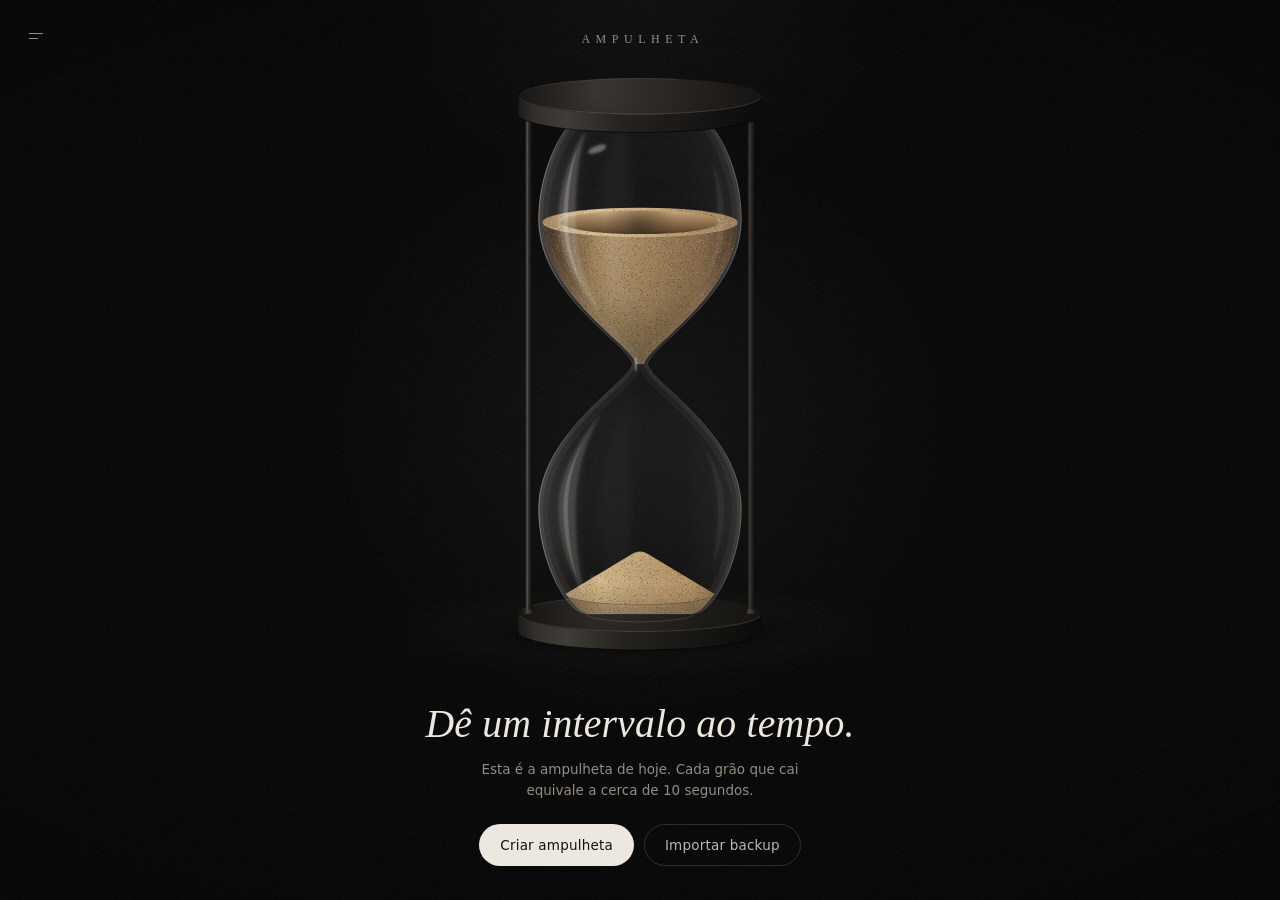
==== index.html @ 06abca96 "Initial commit" ====
<!doctype html>
<html lang="pt-BR">
<head>
  <meta charset="utf-8">
  <meta name="viewport" content="width=device-width, initial-scale=1, viewport-fit=cover">
  <title>Ampulheta</title>
  <meta name="description" content="Ampulhetas que tornam visível a passagem do tempo. Cada grão é uma fração real do intervalo.">
  <meta name="theme-color" content="#0a0a0b">
  <meta name="color-scheme" content="dark">
  <meta name="referrer" content="no-referrer">
  <meta name="apple-mobile-web-app-capable" content="yes">
  <meta name="mobile-web-app-capable" content="yes">
  <meta name="apple-mobile-web-app-status-bar-style" content="black-translucent">
  <meta name="apple-mobile-web-app-title" content="Ampulheta">
  <link rel="icon" href="assets/icons/favicon.svg" type="image/svg+xml">
  <link rel="icon" href="assets/icons/favicon-32.png" sizes="32x32" type="image/png">
  <link rel="apple-touch-icon" href="assets/icons/apple-touch-icon.png">
  <link rel="manifest" href="manifest.webmanifest">
  <link rel="stylesheet" href="css/base.css">
  <link rel="stylesheet" href="css/layout.css">
  <link rel="stylesheet" href="css/components.css">
  <link rel="stylesheet" href="css/hourglass.css">
  <link rel="stylesheet" href="css/responsive.css">
</head>
<body class="is-booting">

  <!-- Ícones (sprite local, sem CDN) -->
  <svg class="sprite" aria-hidden="true" focusable="false" xmlns="http://www.w3.org/2000/svg">
    <defs>
      <symbol id="i-menu" viewBox="0 0 24 24"><path d="M4 9h16M4 15h10"/></symbol>
      <symbol id="i-info" viewBox="0 0 24 24"><circle cx="12" cy="12" r="8.5"/><path d="M12 11v5.2M12 7.9v.1"/></symbol>
      <symbol id="i-focus" viewBox="0 0 24 24"><path d="M4.5 9V4.5H9M19.5 9V4.5H15M4.5 15v4.5H9M19.5 15v4.5H15"/></symbol>
      <symbol id="i-focus-exit" viewBox="0 0 24 24"><path d="M9 4.5V9H4.5M15 4.5V9h4.5M9 19.5V15H4.5M15 19.5V15h4.5"/></symbol>
      <symbol id="i-close" viewBox="0 0 24 24"><path d="M6.5 6.5l11 11M17.5 6.5l-11 11"/></symbol>
      <symbol id="i-prev" viewBox="0 0 24 24"><path d="M14.5 5.5L8 12l6.5 6.5"/></symbol>
      <symbol id="i-next" viewBox="0 0 24 24"><path d="M9.5 5.5L16 12l-6.5 6.5"/></symbol>
      <symbol id="i-plus" viewBox="0 0 24 24"><path d="M12 5.5v13M5.5 12h13"/></symbol>
      <symbol id="i-edit" viewBox="0 0 24 24"><path d="M5 19h3.4L18.6 8.8 15.2 5.4 5 15.6V19zM13.4 7.2l3.4 3.4"/></symbol>
      <symbol id="i-copy" viewBox="0 0 24 24"><rect x="8.5" y="8.5" width="10.5" height="10.5" rx="1.5"/><path d="M5.5 15.5V7A1.5 1.5 0 0 1 7 5.5h8.5"/></symbol>
      <symbol id="i-restart" viewBox="0 0 24 24"><path d="M5.2 12.5a6.9 6.9 0 1 0 2-5.3"/><path d="M5.5 4.5v4h4"/></symbol>
      <symbol id="i-archive" viewBox="0 0 24 24"><rect x="4" y="5" width="16" height="4" rx="1"/><path d="M5.5 9v9.5A1.5 1.5 0 0 0 7 20h10a1.5 1.5 0 0 0 1.5-1.5V9M10 13h4"/></symbol>
      <symbol id="i-unarchive" viewBox="0 0 24 24"><rect x="4" y="5" width="16" height="4" rx="1"/><path d="M5.5 9v9.5A1.5 1.5 0 0 0 7 20h10a1.5 1.5 0 0 0 1.5-1.5V9M12 17.5v-5M9.8 14.5L12 12.3l2.2 2.2"/></symbol>
      <symbol id="i-trash" viewBox="0 0 24 24"><path d="M5 7h14M10 7V5h4v2M7 7l.9 12.5h8.2L17 7M10.5 10.5v6M13.5 10.5v6"/></symbol>
      <symbol id="i-download" viewBox="0 0 24 24"><path d="M12 4.5v10.5M7.8 10.8L12 15l4.2-4.2M5 19.5h14"/></symbol>
      <symbol id="i-upload" viewBox="0 0 24 24"><path d="M12 15V4.5M7.8 8.7L12 4.5l4.2 4.2M5 19.5h14"/></symbol>
      <symbol id="i-settings" viewBox="0 0 24 24"><path d="M4 8h9M17 8h3M4 16h3M11 16h9"/><circle cx="15" cy="8" r="2"/><circle cx="9" cy="16" r="2"/></symbol>
      <symbol id="i-help" viewBox="0 0 24 24"><circle cx="12" cy="12" r="8.5"/><path d="M9.8 9.7a2.3 2.3 0 1 1 3.2 2.1c-.7.3-1 .9-1 1.6v.4M12 16.4v.1"/></symbol>
      <symbol id="i-hourglass" viewBox="0 0 24 24"><path d="M7 3.5h10M7 20.5h10M8 3.5c0 4.5 4 6 4 8.5s-4 4-4 8.5M16 3.5c0 4.5-4 6-4 8.5s4 4 4 8.5"/></symbol>
    </defs>
  </svg>

  <div class="app" id="app">
    <main class="stage" id="stage">
      <h1 class="visually-hidden">Ampulheta</h1>
      <div class="stage__light" aria-hidden="true"></div>
      <div class="stage__glass" id="glass-wrap">
        <canvas id="hourglass" class="hourglass-canvas" role="img" aria-label="Ampulheta"></canvas>
      </div>
      <div class="stage__grain" aria-hidden="true"></div>

      <!-- Controles superiores -->
      <header class="chrome chrome--top">
        <button class="icon-btn" id="btn-menu" type="button" aria-label="Abrir menu" title="Menu (M)" aria-haspopup="dialog" aria-controls="menu-panel">
          <svg class="icon" aria-hidden="true"><use href="#i-menu"/></svg>
        </button>
        <span class="chrome__spacer"></span>
        <button class="icon-btn" id="btn-info" type="button" aria-label="Detalhes da ampulheta" title="Detalhes (I)" aria-haspopup="dialog" aria-controls="info-panel">
          <svg class="icon" aria-hidden="true"><use href="#i-info"/></svg>
        </button>
        <button class="icon-btn" id="btn-contemplate" type="button" aria-label="Modo contemplação" title="Modo contemplação (C)" aria-pressed="false">
          <svg class="icon" aria-hidden="true"><use href="#i-focus"/></svg>
        </button>
      </header>

      <!-- Navegação lateral -->
      <button class="nav-arrow nav-arrow--prev" id="btn-prev" type="button" aria-label="Ampulheta anterior" title="Anterior (←)">
        <svg class="icon" aria-hidden="true"><use href="#i-prev"/></svg>
      </button>
      <button class="nav-arrow nav-arrow--next" id="btn-next" type="button" aria-label="Próxima ampulheta" title="Próxima (→)">
        <svg class="icon" aria-hidden="true"><use href="#i-next"/></svg>
      </button>

      <!-- Legenda -->
      <footer class="caption" id="caption">
        <button class="caption__name" id="caption-name" type="button" aria-haspopup="dialog" aria-controls="info-panel"></button>
        <p class="caption__status" id="caption-status"></p>
        <nav class="pager" id="pager" aria-label="Ampulhetas"></nav>
      </footer>

      <!-- Primeiro uso -->
      <section class="intro" id="intro" aria-labelledby="intro-title" hidden>
        <p class="wordmark intro__wordmark">Ampulheta</p>
        <div class="intro__body">
          <h2 class="intro__title" id="intro-title">Dê um intervalo ao tempo.</h2>
          <p class="intro__text" id="intro-text">Esta é a ampulheta de hoje.</p>
          <div class="intro__actions">
            <button class="btn btn--primary" id="intro-create" type="button">Criar ampulheta</button>
            <button class="btn btn--quiet" id="intro-import" type="button">Importar backup</button>
          </div>
        </div>
      </section>
    </main>
  </div>

  <!-- ============================================================ -->
  <!-- Menu                                                          -->
  <!-- ============================================================ -->
  <dialog class="drawer drawer--left" id="menu-panel" aria-labelledby="menu-title">
    <div class="drawer__inner">
      <header class="drawer__head">
        <p class="wordmark" id="menu-title">Ampulheta</p>
        <button class="icon-btn icon-btn--small" type="button" data-close aria-label="Fechar menu">
          <svg class="icon" aria-hidden="true"><use href="#i-close"/></svg>
        </button>
      </header>
      <p class="drawer__lede">O tempo não precisa parecer que está passando para estar passando.</p>

      <button class="btn btn--primary btn--block" id="menu-new" type="button">
        <svg class="icon" aria-hidden="true"><use href="#i-plus"/></svg>
        <span>Nova ampulheta</span>
      </button>

      <section class="menu-section" aria-labelledby="menu-list-title">
        <h2 class="overline" id="menu-list-title">Ampulhetas</h2>
        <ul class="hg-list" id="menu-list"></ul>
        <p class="empty-note" id="menu-empty" hidden>Nenhuma ampulheta ainda.</p>
      </section>

      <details class="menu-section menu-section--archived" id="menu-archived-wrap" hidden>
        <summary class="overline">Arquivadas <span class="count" id="menu-archived-count"></span></summary>
        <ul class="hg-list" id="menu-archived"></ul>
      </details>

      <nav class="menu-links" aria-label="Dados e ajuda">
        <button class="menu-link" id="menu-export" type="button">
          <svg class="icon" aria-hidden="true"><use href="#i-download"/></svg><span>Exportar dados</span>
        </button>
        <button class="menu-link" id="menu-import" type="button">
          <svg class="icon" aria-hidden="true"><use href="#i-upload"/></svg><span>Importar dados</span>
        </button>
        <button class="menu-link" id="menu-settings" type="button">
          <svg class="icon" aria-hidden="true"><use href="#i-settings"/></svg><span>Configurações</span>
        </button>
        <button class="menu-link" id="menu-help" type="button">
          <svg class="icon" aria-hidden="true"><use href="#i-help"/></svg><span>Sobre e ajuda</span>
        </button>
      </nav>

      <p class="drawer__foot">Seus dados ficam apenas neste navegador.</p>
    </div>
  </dialog>

  <!-- ============================================================ -->
  <!-- Detalhes                                                      -->
  <!-- ============================================================ -->
  <dialog class="drawer drawer--right" id="info-panel" aria-labelledby="info-title">
    <div class="drawer__inner">
      <header class="drawer__head">
        <p class="overline">Detalhes</p>
        <button class="icon-btn icon-btn--small" type="button" data-close aria-label="Fechar detalhes">
          <svg class="icon" aria-hidden="true"><use href="#i-close"/></svg>
        </button>
      </header>

      <h2 class="info__title" id="info-title"></h2>
      <p class="info__status" id="info-status"></p>
      <div class="info__bar" aria-hidden="true"><span class="info__bar-fill" id="info-bar"></span></div>

      <p class="info__grain" id="info-grain"></p>

      <dl class="info__list">
        <div class="info__row"><dt>Início</dt><dd id="info-start"></dd></div>
        <div class="info__row"><dt>Término</dt><dd id="info-end"></dd></div>
        <div class="info__row"><dt>Duração total</dt><dd id="info-duration"></dd></div>
        <div class="info__row info__row--gap"><dt>Tempo decorrido</dt><dd id="info-elapsed"></dd></div>
        <div class="info__row"><dt>Tempo restante</dt><dd id="info-remaining"></dd></div>
        <div class="info__row info__row--gap"><dt>Transcorrido</dt><dd class="num" id="info-pct"></dd></div>
        <div class="info__row"><dt>Restante</dt><dd class="num" id="info-pct-rest"></dd></div>
        <div class="info__row info__row--gap"><dt>Grãos lógicos</dt><dd class="num" id="info-grains"></dd></div>
        <div class="info__row"><dt>Já caíram</dt><dd class="num" id="info-fallen"></dd></div>
        <div class="info__row"><dt>Restam</dt><dd class="num" id="info-left"></dd></div>
        <div class="info__row"><dt>Cada grão</dt><dd id="info-grain-value"></dd></div>
        <div class="info__row"><dt>Próximo grão</dt><dd id="info-next"></dd></div>
      </dl>
      <p class="info__tz" id="info-tz"></p>

      <div class="info__actions">
        <button class="action" id="act-edit" type="button"><svg class="icon" aria-hidden="true"><use href="#i-edit"/></svg><span>Editar</span></button>
        <button class="action" id="act-duplicate" type="button"><svg class="icon" aria-hidden="true"><use href="#i-copy"/></svg><span>Duplicar</span></button>
        <button class="action" id="act-restart" type="button" title="Cria uma cópia com a mesma duração, começando agora"><svg class="icon" aria-hidden="true"><use href="#i-restart"/></svg><span>Reiniciar</span></button>
        <button class="action" id="act-archive" type="button"><svg class="icon" aria-hidden="true"><use href="#i-archive"/></svg><span>Arquivar</span></button>
        <button class="action action--danger" id="act-delete" type="button"><svg class="icon" aria-hidden="true"><use href="#i-trash"/></svg><span>Excluir</span></button>
      </div>
    </div>
  </dialog>

  <!-- ============================================================ -->
  <!-- Criar / editar                                                -->
  <!-- ============================================================ -->
  <dialog class="modal" id="form-dialog" aria-labelledby="form-title">
    <form class="modal__inner" id="hg-form" novalidate autocomplete="off">
      <header class="modal__head">
        <h2 class="modal__title" id="form-title">Nova ampulheta</h2>
        <button class="icon-btn icon-btn--small" type="button" data-close aria-label="Fechar">
          <svg class="icon" aria-hidden="true"><use href="#i-close"/></svg>
        </button>
      </header>

      <div class="field">
        <label class="field__label" for="f-name">Nome</label>
        <input class="input input--large" id="f-name" name="name" type="text" maxlength="80" required placeholder="Ex.: Minha vida, Faculdade, Hoje" spellcheck="false">
      </div>

      <div class="segmented" role="radiogroup" aria-label="Como definir o intervalo">
        <label class="segmented__option">
          <input type="radio" name="mode" value="dates" checked>
          <span>Entre duas datas</span>
        </label>
        <label class="segmented__option">
          <input type="radio" name="mode" value="duration">
          <span>Por uma duração</span>
        </label>
      </div>

      <div class="pane" id="pane-dates">
        <fieldset class="dt">
          <legend class="field__label">Início</legend>
          <div class="dt__row">
            <input class="input" id="f-start-date" type="date" aria-label="Data de início" min="0001-01-01" max="9999-12-31">
            <input class="input input--time" id="f-start-time" type="time" aria-label="Hora de início (opcional)">
            <button class="link-btn" id="f-start-now" type="button">agora</button>
          </div>
        </fieldset>
        <fieldset class="dt">
          <legend class="field__label">Término</legend>
          <div class="dt__row">
            <input class="input" id="f-end-date" type="date" aria-label="Data de término" min="0001-01-01" max="9999-12-31">
            <input class="input input--time" id="f-end-time" type="time" aria-label="Hora de término (opcional)">
          </div>
        </fieldset>
        <p class="hint">A hora é opcional; sem ela, considera-se 00:00. O início pode estar no passado.</p>
      </div>

      <div class="pane" id="pane-duration" hidden>
        <div class="chips" role="group" aria-label="Durações rápidas" id="f-presets">
          <button class="chip" type="button" data-preset="seconds:30">30 s</button>
          <button class="chip" type="button" data-preset="minutes:10">10 min</button>
          <button class="chip" type="button" data-preset="hours:1">1 h</button>
          <button class="chip" type="button" data-preset="days:1">1 dia</button>
          <button class="chip" type="button" data-preset="days:7">1 semana</button>
          <button class="chip" type="button" data-preset="months:1">1 mês</button>
          <button class="chip" type="button" data-preset="years:1">1 ano</button>
          <button class="chip" type="button" data-preset="years:10">10 anos</button>
        </div>
        <div class="duration-grid">
          <label class="dur"><input class="input input--num" type="number" inputmode="numeric" min="0" max="9999" step="1" id="f-d-years" placeholder="0"><span>anos</span></label>
          <label class="dur"><input class="input input--num" type="number" inputmode="numeric" min="0" max="120000" step="1" id="f-d-months" placeholder="0"><span>meses</span></label>
          <label class="dur"><input class="input input--num" type="number" inputmode="numeric" min="0" max="3660000" step="1" id="f-d-days" placeholder="0"><span>dias</span></label>
          <label class="dur"><input class="input input--num" type="number" inputmode="numeric" min="0" max="87600000" step="1" id="f-d-hours" placeholder="0"><span>horas</span></label>
          <label class="dur"><input class="input input--num" type="number" inputmode="numeric" min="0" max="999999999" step="1" id="f-d-minutes" placeholder="0"><span>minutos</span></label>
          <label class="dur"><input class="input input--num" type="number" inputmode="numeric" min="0" max="999999999" step="1" id="f-d-seconds" placeholder="0"><span>segundos</span></label>
        </div>
        <fieldset class="start-choice">
          <legend class="field__label">Começo</legend>
          <label class="radio"><input type="radio" name="startMode" value="now" checked><span>Agora</span></label>
          <label class="radio"><input type="radio" name="startMode" value="custom"><span>Em outra data</span></label>
          <div class="dt__row" id="f-dstart-row" hidden>
            <input class="input" id="f-dstart-date" type="date" aria-label="Data de início" min="0001-01-01" max="9999-12-31">
            <input class="input input--time" id="f-dstart-time" type="time" aria-label="Hora de início (opcional)">
          </div>
        </fieldset>
      </div>

      <fieldset class="tones">
        <legend class="field__label">Areia</legend>
        <div class="tones__list" id="f-tones"></div>
      </fieldset>

      <p class="form-preview" id="f-preview" aria-live="polite"></p>
      <p class="form-error" id="f-error" role="alert"></p>

      <footer class="modal__foot">
        <button class="btn btn--quiet" type="button" data-close>Cancelar</button>
        <button class="btn btn--primary" type="submit" id="f-submit">Criar</button>
      </footer>
    </form>
  </dialog>

  <!-- ============================================================ -->
  <!-- Confirmação                                                   -->
  <!-- ============================================================ -->
  <dialog class="modal modal--small" id="confirm-dialog" aria-labelledby="confirm-title" aria-describedby="confirm-text">
    <div class="modal__inner">
      <h2 class="modal__title" id="confirm-title"></h2>
      <p class="modal__text" id="confirm-text"></p>
      <footer class="modal__foot">
        <button class="btn btn--quiet" type="button" id="confirm-cancel">Cancelar</button>
        <button class="btn btn--primary" type="button" id="confirm-ok">Confirmar</button>
      </footer>
    </div>
  </dialog>

  <!-- ============================================================ -->
  <!-- Importar                                                      -->
  <!-- ============================================================ -->
  <dialog class="modal" id="import-dialog" aria-labelledby="import-title">
    <div class="modal__inner">
      <header class="modal__head">
        <h2 class="modal__title" id="import-title">Importar dados</h2>
        <button class="icon-btn icon-btn--small" type="button" data-close aria-label="Fechar">
          <svg class="icon" aria-hidden="true"><use href="#i-close"/></svg>
        </button>
      </header>
      <p class="modal__text">Escolha um arquivo <code>.json</code> exportado pela Ampulheta. Ele é lido apenas neste navegador.</p>
      <label class="dropzone" id="import-drop" for="import-file">
        <input class="visually-hidden" type="file" id="import-file" accept=".json,application/json">
        <svg class="icon" aria-hidden="true"><use href="#i-upload"/></svg>
        <span class="dropzone__label" id="import-file-label">Escolher arquivo</span>
        <span class="dropzone__hint">ou arraste-o até aqui</span>
      </label>
      <div class="import-summary" id="import-summary" hidden>
        <p class="import-summary__text" id="import-summary-text"></p>
        <fieldset class="choice">
          <legend class="field__label">Como importar</legend>
          <label class="choice__option">
            <input type="radio" name="importMode" value="merge" checked>
            <span><strong>Mesclar</strong><small>Adiciona às ampulhetas atuais. Nada é apagado.</small></span>
          </label>
          <label class="choice__option">
            <input type="radio" name="importMode" value="replace">
            <span><strong>Substituir tudo</strong><small>Apaga as ampulhetas atuais e restaura as do arquivo, com as preferências.</small></span>
          </label>
        </fieldset>
      </div>
      <p class="form-error" id="import-error" role="alert"></p>
      <footer class="modal__foot">
        <button class="btn btn--quiet" type="button" data-close>Cancelar</button>
        <button class="btn btn--primary" type="button" id="import-confirm" disabled>Importar</button>
      </footer>
    </div>
  </dialog>

  <!-- ============================================================ -->
  <!-- Configurações                                                 -->
  <!-- ============================================================ -->
  <dialog class="modal" id="settings-dialog" aria-labelledby="settings-title">
    <div class="modal__inner">
      <header class="modal__head">
        <h2 class="modal__title" id="settings-title">Configurações</h2>
        <button class="icon-btn icon-btn--small" type="button" data-close aria-label="Fechar">
          <svg class="icon" aria-hidden="true"><use href="#i-close"/></svg>
        </button>
      </header>

      <div class="settings">
        <label class="setting">
          <span class="setting__text"><strong>Som dos grãos</strong><small>Um sopro de areia, muito discreto, quando um grão cai.</small></span>
          <input class="switch" type="checkbox" id="s-sound">
        </label>
        <label class="setting">
          <span class="setting__text"><strong>Tela cheia na contemplação</strong><small>Ocupa a tela inteira quando o navegador permite.</small></span>
          <input class="switch" type="checkbox" id="s-fullscreen">
        </label>
        <label class="setting">
          <span class="setting__text"><strong>Reduzir animações</strong><small id="s-motion-note">Os grãos deixam de cair visualmente; a areia continua exata.</small></span>
          <input class="switch" type="checkbox" id="s-motion">
        </label>
        <label class="setting">
          <span class="setting__text"><strong>Nome sob a ampulheta</strong><small>Exibe discretamente o nome da ampulheta atual.</small></span>
          <input class="switch" type="checkbox" id="s-label">
        </label>
      </div>

      <h3 class="overline settings__group">Dados</h3>
      <p class="modal__text" id="s-storage"></p>
      <div class="settings__data">
        <button class="btn btn--quiet" type="button" id="s-export">
          <svg class="icon" aria-hidden="true"><use href="#i-download"/></svg><span>Exportar</span>
        </button>
        <button class="btn btn--quiet" type="button" id="s-import">
          <svg class="icon" aria-hidden="true"><use href="#i-upload"/></svg><span>Importar</span>
        </button>
        <button class="btn btn--danger" type="button" id="s-clear">
          <svg class="icon" aria-hidden="true"><use href="#i-trash"/></svg><span>Apagar todos os dados</span>
        </button>
      </div>
    </div>
  </dialog>

  <!-- ============================================================ -->
  <!-- Sobre e ajuda                                                 -->
  <!-- ============================================================ -->
  <dialog class="modal modal--wide" id="help-dialog" aria-labelledby="help-title">
    <div class="modal__inner">
      <header class="modal__head">
        <h2 class="modal__title" id="help-title">Sobre a Ampulheta</h2>
        <button class="icon-btn icon-btn--small" type="button" data-close aria-label="Fechar">
          <svg class="icon" aria-hidden="true"><use href="#i-close"/></svg>
        </button>
      </header>

      <div class="prose">
        <p class="prose__lede">Uma ampulheta dá forma a um intervalo. A areia de cima é o que ainda falta; a de baixo, o que já passou.</p>

        <h3>O que é um grão</h3>
        <p>Cada ampulheta é dividida em uma quantidade fixa de grãos, escolhida pela duração: algumas centenas para intervalos de segundos, cerca de 50 mil para uma vida inteira. Todos os grãos valem o mesmo tempo — em <em>Detalhes</em> você vê quanto.</p>
        <p>Um grão só cai quando a sua fração de tempo termina. Em uma ampulheta de 10 segundos a areia escorre sem parar; em uma de 94 anos, cada grão representa cerca de 16 horas e a ampulheta pode passar a tarde inteira imóvel. Isso não é defeito: uma ampulheta longa deve parecer longa.</p>

        <h3>Como o tempo é calculado</h3>
        <p>A ampulheta não conta segundos. Ela guarda apenas o início e o término e, a cada momento, compara com o relógio do seu dispositivo:</p>
        <p class="prose__formula">progresso = (agora − início) ÷ (término − início)</p>
        <p>A quantidade de areia embaixo é sempre proporcional a esse valor. O início pode estar no passado — “desde que comecei a faculdade” — e a ampulheta já aparece parcialmente escoada.</p>

        <h3>Com o navegador fechado</h3>
        <p>Nada precisa ficar rodando. Ao voltar — uma hora ou três anos depois —, o estado é recalculado e a areia aparece exatamente onde deveria estar, sem reproduzir o que aconteceu na sua ausência.</p>

        <h3>Onde ficam os dados</h3>
        <p>Somente neste navegador, neste dispositivo (IndexedDB). Outros navegadores ou aparelhos não os veem. Limpar os dados de navegação apaga as ampulhetas — por isso, exporte um backup de vez em quando.</p>

        <h3>Exportar e importar</h3>
        <p><strong>Exportar</strong> gera um arquivo <code>.json</code> com todas as ampulhetas, arquivadas inclusive, e as preferências. <strong>Importar</strong> lê esse arquivo e o valida antes de qualquer alteração: <em>mesclar</em> adiciona ao que já existe sem apagar nada; <em>substituir</em> troca tudo pelo conteúdo do arquivo.</p>

        <h3>Privacidade</h3>
        <p>Sem contas, sem rastreamento, sem servidor. Nenhuma informação das suas ampulhetas sai deste dispositivo. Depois de carregada, a aplicação funciona também sem internet.</p>

        <h3>Atalhos</h3>
        <dl class="shortcuts">
          <div><dt><kbd>←</kbd> <kbd>→</kbd></dt><dd>Trocar de ampulheta</dd></div>
          <div><dt><kbd>C</kbd></dt><dd>Modo contemplação</dd></div>
          <div><dt><kbd>F</kbd></dt><dd>Tela cheia</dd></div>
          <div><dt><kbd>I</kbd></dt><dd>Detalhes</dd></div>
          <div><dt><kbd>M</kbd></dt><dd>Menu</dd></div>
          <div><dt><kbd>N</kbd></dt><dd>Nova ampulheta</dd></div>
          <div><dt><kbd>S</kbd></dt><dd>Som ligado/desligado</dd></div>
          <div><dt><kbd>?</kbd></dt><dd>Esta ajuda</dd></div>
          <div><dt><kbd>Esc</kbd></dt><dd>Fechar painel ou sair da contemplação</dd></div>
        </dl>
        <p class="prose__small">No celular, deslize para os lados para trocar de ampulheta. Na contemplação, toque na tela para ver os controles.</p>

        <p class="prose__sign">Desenvolvido por Filipe Santana · <span id="help-version"></span></p>
      </div>
    </div>
  </dialog>

  <div class="toasts" id="toasts" role="status" aria-live="polite"></div>

  <noscript>
    <p class="noscript">A Ampulheta precisa de JavaScript para medir o tempo.</p>
  </noscript>

  <script src="js/utils.js"></script>
  <script src="js/time-engine.js"></script>
  <script src="js/format.js"></script>
  <script src="js/grain-engine.js"></script>
  <script src="js/sand-geometry.js"></script>
  <script src="js/model.js"></script>
  <script src="js/storage.js"></script>
  <script src="js/store.js"></script>
  <script src="js/import-export.js"></script>
  <script src="js/hourglass-renderer.js"></script>
  <script src="js/scene.js"></script>
  <script src="js/sound.js"></script>
  <script src="js/ui-dialogs.js"></script>
  <script src="js/ui-form.js"></script>
  <script src="js/ui-panels.js"></script>
  <script src="js/ui-stage.js"></script>
  <script src="js/ui-settings.js"></script>
  <script src="js/app.js"></script>
</body>
</html>
---- css/base.css ----
/* ==========================================================================
   Ampulheta — base.css
   Fontes locais, tokens de design, reset e tipografia.
   ========================================================================== */

/* Fontes (SIL Open Font License — ver assets/fonts/) */
@font-face {
  font-family: "Cormorant Garamond";
  font-style: normal;
  font-weight: 400;
  font-display: swap;
  src: url("../assets/fonts/cormorant-garamond-latin-400-normal.woff2") format("woff2");
}
@font-face {
  font-family: "Cormorant Garamond";
  font-style: italic;
  font-weight: 400;
  font-display: swap;
  src: url("../assets/fonts/cormorant-garamond-latin-400-italic.woff2") format("woff2");
}
@font-face {
  font-family: "Cormorant Garamond";
  font-style: normal;
  font-weight: 500;
  font-display: swap;
  src: url("../assets/fonts/cormorant-garamond-latin-500-normal.woff2") format("woff2");
}
@font-face {
  font-family: "Cormorant Garamond";
  font-style: italic;
  font-weight: 500;
  font-display: swap;
  src: url("../assets/fonts/cormorant-garamond-latin-500-italic.woff2") format("woff2");
}
@font-face {
  font-family: "Inter";
  font-style: normal;
  font-weight: 100 900;
  font-display: swap;
  src: url("../assets/fonts/inter-latin-wght-normal.woff2") format("woff2");
}

:root {
  color-scheme: dark;

  /* Superfícies */
  --bg: #09090a;
  --bg-raise: #111112;
  --panel: rgba(17, 17, 18, 0.94);
  --panel-solid: #121213;
  --veil: rgba(255, 255, 255, 0.035);
  --veil-2: rgba(255, 255, 255, 0.06);

  /* Tinta */
  --ink: #ece8e0;
  --ink-2: #bdb7ac;
  --ink-3: #928c82;
  --ink-4: #67625b;

  /* Linhas */
  --line: rgba(236, 232, 224, 0.085);
  --line-2: rgba(236, 232, 224, 0.16);
  --line-3: rgba(236, 232, 224, 0.26);

  /* Acentos */
  --sand: #c8a878;
  --sand-2: #e0c9a1;
  --sand-veil: rgba(200, 168, 120, 0.14);
  --danger: #d69a86;
  --danger-veil: rgba(214, 154, 134, 0.1);
  --focus: rgba(224, 201, 161, 0.7);

  /* Tipografia */
  --font-serif: "Cormorant Garamond", "Iowan Old Style", "Palatino Linotype", Palatino, "Book Antiqua", Georgia, serif;
  --font-sans: "Inter", system-ui, -apple-system, "Segoe UI", Roboto, "Helvetica Neue", Arial, sans-serif;

  /* Movimento */
  --ease: cubic-bezier(0.22, 0.61, 0.36, 1);
  --ease-out: cubic-bezier(0.16, 1, 0.3, 1);
  --ease-in: cubic-bezier(0.55, 0, 0.8, 0.2);
  --t-fast: 160ms;
  --t: 320ms;
  --t-slow: 720ms;

  /* Espaço */
  --gutter: clamp(14px, 2.4vw, 28px);
  --radius: 14px;
  --radius-lg: 20px;

  --safe-top: env(safe-area-inset-top, 0px);
  --safe-bottom: env(safe-area-inset-bottom, 0px);
  --safe-left: env(safe-area-inset-left, 0px);
  --safe-right: env(safe-area-inset-right, 0px);
}

*,
*::before,
*::after {
  box-sizing: border-box;
}

html {
  height: 100%;
  background: var(--bg);
  -webkit-text-size-adjust: 100%;
  text-size-adjust: 100%;
}

body {
  margin: 0;
  min-height: 100%;
  background: var(--bg);
  color: var(--ink);
  font-family: var(--font-sans);
  font-size: 15px;
  line-height: 1.5;
  font-feature-settings: "cv11", "ss01";
  -webkit-font-smoothing: antialiased;
  -moz-osx-font-smoothing: grayscale;
  text-rendering: optimizeLegibility;
  overflow: hidden;
  overscroll-behavior: none;
  -webkit-tap-highlight-color: transparent;
}

button,
input,
select,
textarea {
  font: inherit;
  color: inherit;
  letter-spacing: inherit;
}

button {
  cursor: pointer;
  background: none;
  border: 0;
  padding: 0;
}

button:disabled {
  cursor: default;
}

h1,
h2,
h3,
p,
dl,
dd,
ul,
figure,
blockquote {
  margin: 0;
}

ul {
  padding: 0;
  list-style: none;
}

fieldset {
  margin: 0;
  padding: 0;
  border: 0;
  min-width: 0;
}

legend {
  padding: 0;
}

a {
  color: var(--sand-2);
}

code,
kbd {
  font-family: ui-monospace, "SF Mono", Menlo, Consolas, monospace;
  font-size: 0.88em;
}

::selection {
  background: rgba(200, 168, 120, 0.3);
  color: var(--ink);
}

:focus {
  outline: none;
}

:focus-visible {
  outline: 1.5px solid var(--focus);
  outline-offset: 3px;
}

[hidden] {
  display: none !important;
}

.visually-hidden {
  position: absolute !important;
  width: 1px !important;
  height: 1px !important;
  padding: 0 !important;
  margin: -1px !important;
  overflow: hidden !important;
  clip: rect(0 0 0 0) !important;
  white-space: nowrap !important;
  border: 0 !important;
}

.sprite {
  position: absolute;
  width: 0;
  height: 0;
  overflow: hidden;
}

.icon {
  width: 20px;
  height: 20px;
  flex: none;
  fill: none;
  stroke: currentColor;
  stroke-width: 1.3;
  stroke-linecap: round;
  stroke-linejoin: round;
  vector-effect: non-scaling-stroke;
}

/* Tipografia utilitária */
.wordmark {
  font-family: var(--font-serif);
  font-weight: 500;
  font-size: 13px;
  letter-spacing: 0.46em;
  text-transform: uppercase;
  color: var(--ink-2);
  padding-left: 0.46em; /* compensa o espaçamento final para centralizar */
}

.overline {
  font-family: var(--font-sans);
  font-size: 10.5px;
  font-weight: 500;
  letter-spacing: 0.2em;
  text-transform: uppercase;
  color: var(--ink-3);
}

.num {
  font-variant-numeric: tabular-nums;
  font-feature-settings: "tnum";
}

.noscript {
  position: fixed;
  inset: auto 0 40px;
  text-align: center;
  color: var(--ink-2);
  font-family: var(--font-serif);
  font-style: italic;
  font-size: 20px;
}

/* Movimento reduzido: sistema ou preferência do usuário */
@media (prefers-reduced-motion: reduce) {
  *,
  *::before,
  *::after {
    animation-duration: 1ms !important;
    animation-iteration-count: 1 !important;
    scroll-behavior: auto !important;
  }
}
---- css/layout.css ----
/* ==========================================================================
   Ampulheta — layout.css
   Palco, controles periféricos, legenda, introdução e modo contemplação.
   ========================================================================== */

.app {
  position: fixed;
  inset: 0;
  overflow: hidden;
}

.stage {
  position: absolute;
  inset: 0;
  overflow: hidden;
  background: var(--bg);
  touch-action: pan-y pinch-zoom;
  user-select: none;
  -webkit-user-select: none;
}

/* ---------------------------------------------------------------------------
   Controles superiores
   ------------------------------------------------------------------------ */
.chrome {
  position: absolute;
  z-index: 5;
  display: flex;
  align-items: center;
  gap: 2px;
  transition: opacity var(--t-slow) var(--ease), transform var(--t-slow) var(--ease);
}

.chrome--top {
  top: calc(14px + var(--safe-top));
  left: calc(14px + var(--safe-left));
  right: calc(14px + var(--safe-right));
}

.chrome__spacer {
  flex: 1;
}

/* ---------------------------------------------------------------------------
   Setas laterais
   ------------------------------------------------------------------------ */
.nav-arrow {
  position: absolute;
  z-index: 4;
  top: 50%;
  width: 52px;
  height: 96px;
  margin-top: -48px;
  display: grid;
  place-items: center;
  color: #726c64;
  border-radius: 999px;
  transition: color var(--t) var(--ease), opacity var(--t-slow) var(--ease), transform var(--t) var(--ease);
}

.nav-arrow .icon {
  width: 26px;
  height: 26px;
  stroke-width: 1.1;
}

.nav-arrow--prev {
  left: calc(10px + var(--safe-left));
}

.nav-arrow--next {
  right: calc(10px + var(--safe-right));
}

.nav-arrow:hover {
  color: var(--ink-2);
}

.nav-arrow--prev:hover {
  transform: translateX(-2px);
}

.nav-arrow--next:hover {
  transform: translateX(2px);
}

.nav-arrow.is-hidden {
  opacity: 0;
  pointer-events: none;
}

/* ---------------------------------------------------------------------------
   Legenda (nome, estado, paginação)
   ------------------------------------------------------------------------ */
.caption {
  position: absolute;
  z-index: 4;
  left: 0;
  right: 0;
  bottom: calc(18px + var(--safe-bottom));
  display: flex;
  flex-direction: column;
  align-items: center;
  gap: 6px;
  pointer-events: none;
  transition: opacity var(--t-slow) var(--ease), transform var(--t-slow) var(--ease);
}

.caption > * {
  pointer-events: auto;
}

.caption__name {
  max-width: min(80vw, 560px);
  padding: 6px 12px;
  font-size: 11px;
  font-weight: 500;
  letter-spacing: 0.3em;
  text-transform: uppercase;
  color: var(--ink-3);
  white-space: nowrap;
  overflow: hidden;
  text-overflow: ellipsis;
  border-radius: 999px;
  transition: color var(--t) var(--ease), opacity var(--t) var(--ease);
}

.caption__name:hover {
  color: var(--ink-2);
}

.caption__name:empty {
  display: none;
}

.caption__status {
  min-height: 0;
  font-family: var(--font-serif);
  font-style: italic;
  font-size: 18px;
  line-height: 1.2;
  color: var(--ink-3);
  opacity: 0;
  transition: opacity 1.6s var(--ease);
}

.caption__status.is-visible {
  opacity: 1;
}

.caption__status:empty {
  display: none;
}

body.hide-label .caption__name,
body.hide-label .caption__status {
  display: none;
}

.pager {
  display: flex;
  align-items: center;
  gap: 0;
  min-height: 28px;
}

.pager__dot {
  width: 22px;
  height: 28px;
  display: grid;
  place-items: center;
  border-radius: 999px;
}

.pager__dot::before {
  content: "";
  width: 4px;
  height: 4px;
  border-radius: 50%;
  background: var(--ink-4);
  transition: background var(--t) var(--ease), transform var(--t) var(--ease);
}

.pager__dot:hover::before {
  background: var(--ink-2);
}

.pager__dot[aria-current="true"]::before {
  background: var(--sand);
  transform: scale(1.35);
}

.pager__count {
  min-width: 64px;
  padding: 4px 8px;
  font-size: 11.5px;
  letter-spacing: 0.12em;
  color: var(--ink-3);
  text-align: center;
  font-variant-numeric: tabular-nums;
}

.pager__step {
  width: 32px;
  height: 28px;
  display: grid;
  place-items: center;
  color: var(--ink-3);
  border-radius: 999px;
}

.pager__step .icon {
  width: 16px;
  height: 16px;
}

.pager__step:hover {
  color: var(--ink);
}

/* ---------------------------------------------------------------------------
   Primeiro uso
   ------------------------------------------------------------------------ */
.intro {
  position: absolute;
  z-index: 3;
  inset: 0;
  display: flex;
  flex-direction: column;
  align-items: center;
  justify-content: space-between;
  padding: calc(30px + var(--safe-top)) var(--gutter) calc(34px + var(--safe-bottom));
  pointer-events: none;
  text-align: center;
}

.intro > * {
  pointer-events: auto;
}

.intro__wordmark {
  font-size: 12px;
  color: var(--ink-3);
  opacity: 0;
  animation: rise 1.6s var(--ease-out) 0.2s forwards;
}

.intro__body {
  display: flex;
  flex-direction: column;
  align-items: center;
  gap: 12px;
  opacity: 0;
  animation: rise 1.6s var(--ease-out) 0.6s forwards;
}

.intro__title {
  font-family: var(--font-serif);
  font-style: italic;
  font-weight: 400;
  font-size: clamp(28px, 3.1vw, 40px);
  line-height: 1.1;
  letter-spacing: 0.005em;
  color: var(--ink);
}

.intro__text {
  max-width: 40ch;
  font-size: 13.5px;
  line-height: 1.6;
  color: var(--ink-3);
}

.intro__actions {
  display: flex;
  flex-wrap: wrap;
  justify-content: center;
  gap: 10px;
  margin-top: 10px;
}

@keyframes rise {
  from {
    opacity: 0;
    transform: translateY(8px);
  }
  to {
    opacity: 1;
    transform: none;
  }
}

/* Na introdução não há navegação nem detalhes. */
body.is-intro .nav-arrow,
body.is-intro .caption,
body.is-intro #btn-info,
body.is-intro #btn-contemplate {
  display: none;
}

/* ---------------------------------------------------------------------------
   Entrada e modo contemplação
   ------------------------------------------------------------------------ */
body.is-booting .chrome,
body.is-booting .caption,
body.is-booting .nav-arrow {
  opacity: 0;
}

body.is-contemplating .chrome,
body.is-contemplating .caption,
body.is-contemplating .nav-arrow {
  opacity: 0;
  pointer-events: none;
}

body.is-contemplating .caption {
  transform: translateY(6px);
}

body.is-contemplating .chrome--top {
  transform: translateY(-6px);
}

body.is-contemplating.show-controls .chrome,
body.is-contemplating.show-controls .caption,
body.is-contemplating.show-controls .nav-arrow:not(.is-hidden) {
  opacity: 1;
  pointer-events: auto;
  transform: none;
}

body.is-contemplating.show-controls .caption {
  pointer-events: none;
}

body.is-contemplating.show-controls .caption > * {
  pointer-events: auto;
}

body.is-contemplating.show-controls #btn-menu,
body.is-contemplating.show-controls #btn-info {
  opacity: 0;
  pointer-events: none;
}

body.is-contemplating.is-idle,
body.is-contemplating.is-idle * {
  cursor: none !important;
}
---- css/components.css ----
/* ==========================================================================
   Ampulheta — components.css
   Botões, painéis, modais, formulários, listas e avisos.
   ========================================================================== */

/* ---------------------------------------------------------------------------
   Botões
   ------------------------------------------------------------------------ */
.icon-btn {
  width: 44px;
  height: 44px;
  display: inline-grid;
  place-items: center;
  flex: none;
  color: var(--ink-3);
  border-radius: 999px;
  transition: color var(--t) var(--ease), background-color var(--t) var(--ease), opacity var(--t-slow) var(--ease);
}

.icon-btn:hover {
  color: var(--ink);
  background: var(--veil);
}

.icon-btn:active {
  background: var(--veil-2);
}

.icon-btn[aria-pressed="true"] {
  color: var(--sand-2);
}

.icon-btn--small {
  width: 36px;
  height: 36px;
}

.icon-btn--small .icon {
  width: 18px;
  height: 18px;
}

.btn {
  position: relative;
  display: inline-flex;
  align-items: center;
  justify-content: center;
  gap: 8px;
  min-height: 42px;
  padding: 0 20px;
  font-size: 13.5px;
  font-weight: 500;
  letter-spacing: 0.015em;
  border-radius: 999px;
  border: 1px solid transparent;
  white-space: nowrap;
  transition: background-color var(--t) var(--ease), color var(--t) var(--ease), border-color var(--t) var(--ease),
    opacity var(--t) var(--ease), transform var(--t-fast) var(--ease);
}

.btn .icon {
  width: 17px;
  height: 17px;
}

.btn:active:not(:disabled) {
  transform: translateY(1px);
}

.btn--primary {
  background: var(--ink);
  color: #121110;
}

.btn--primary:hover {
  background: #fbf8f2;
}

.btn--primary:disabled {
  opacity: 0.35;
}

.btn--quiet {
  color: var(--ink-2);
  border-color: var(--line-2);
}

.btn--quiet:hover {
  color: var(--ink);
  border-color: var(--line-3);
  background: var(--veil);
}

.btn--danger {
  color: var(--danger);
  border-color: rgba(214, 154, 134, 0.28);
}

.btn--danger:hover {
  background: var(--danger-veil);
  border-color: rgba(214, 154, 134, 0.5);
}

.btn--danger-solid {
  background: #d69a86;
  color: #1a100c;
}

.btn--danger-solid:hover {
  background: #e3ab98;
}

.btn--block {
  width: 100%;
}

.link-btn {
  padding: 4px 6px;
  font-size: 12.5px;
  color: var(--ink-3);
  text-decoration: underline;
  text-decoration-color: var(--line-3);
  text-underline-offset: 3px;
  border-radius: 6px;
  transition: color var(--t) var(--ease);
}

.link-btn:hover {
  color: var(--ink);
}

/* ---------------------------------------------------------------------------
   <dialog> — base comum
   ------------------------------------------------------------------------ */
dialog {
  color: var(--ink);
  background: transparent;
  border: 0;
  padding: 0;
}

dialog::backdrop {
  background: rgba(4, 4, 5, 0);
  transition: background-color 420ms var(--ease);
}

dialog.is-open::backdrop {
  background: rgba(4, 4, 5, 0.55);
}

body.dialog-open .chrome,
body.dialog-open .caption,
body.dialog-open .nav-arrow {
  opacity: 0.35;
}

/* ---------------------------------------------------------------------------
   Painéis laterais
   ------------------------------------------------------------------------ */
.drawer {
  position: fixed;
  inset: 0 auto 0 0;
  width: min(392px, 100vw);
  max-width: 100vw;
  height: 100%;
  max-height: none;
  margin: 0;
  background: var(--panel);
  border-right: 1px solid var(--line);
  box-shadow: 30px 0 80px rgba(0, 0, 0, 0.45);
  transform: translateX(-102%);
  transition: transform 520ms var(--ease-out), visibility 0s linear 520ms;
  overflow: hidden;
}

.drawer--right {
  inset: 0 0 0 auto;
  border-right: 0;
  border-left: 1px solid var(--line);
  box-shadow: -30px 0 80px rgba(0, 0, 0, 0.45);
  transform: translateX(102%);
}

.drawer.is-open {
  transform: none;
  transition: transform 520ms var(--ease-out);
}

@supports ((-webkit-backdrop-filter: blur(1px)) or (backdrop-filter: blur(1px))) {
  .drawer {
    background: rgba(15, 15, 16, 0.82);
    -webkit-backdrop-filter: blur(22px) saturate(1.05);
    backdrop-filter: blur(22px) saturate(1.05);
  }
}

.drawer__inner {
  height: 100%;
  overflow-y: auto;
  overscroll-behavior: contain;
  padding: calc(18px + var(--safe-top)) 26px calc(28px + var(--safe-bottom));
  display: flex;
  flex-direction: column;
  scrollbar-width: thin;
  scrollbar-color: var(--line-2) transparent;
}

.drawer__head {
  display: flex;
  align-items: center;
  justify-content: space-between;
  min-height: 40px;
  margin-right: -10px;
}

.drawer__lede {
  margin: 14px 0 26px;
  font-family: var(--font-serif);
  font-style: italic;
  font-size: 18px;
  line-height: 1.35;
  color: var(--ink-3);
}

.drawer__foot {
  margin-top: auto;
  padding-top: 26px;
  font-size: 12px;
  color: var(--ink-3);
}

/* ---------------------------------------------------------------------------
   Menu
   ------------------------------------------------------------------------ */
.menu-section {
  margin-top: 30px;
}

.menu-section .overline {
  margin-bottom: 10px;
}

.menu-section--archived summary {
  display: flex;
  align-items: center;
  gap: 8px;
  cursor: pointer;
  list-style: none;
  padding: 4px 0;
  border-radius: 6px;
}

.menu-section--archived summary::-webkit-details-marker {
  display: none;
}

.menu-section--archived summary::after {
  content: "";
  width: 6px;
  height: 6px;
  margin-left: 2px;
  border-right: 1px solid currentColor;
  border-bottom: 1px solid currentColor;
  transform: rotate(-45deg);
  transition: transform var(--t) var(--ease);
}

.menu-section--archived[open] summary::after {
  transform: rotate(45deg) translate(-2px, -1px);
}

.menu-section--archived .hg-list {
  margin-top: 10px;
}

.count {
  color: var(--ink-4);
  letter-spacing: 0.08em;
}

.hg-list {
  display: flex;
  flex-direction: column;
  gap: 2px;
}

.hg-item {
  width: 100%;
  display: grid;
  grid-template-columns: 22px 1fr auto;
  align-items: center;
  gap: 12px;
  padding: 10px 12px 10px 10px;
  margin: 0 -12px 0 -10px;
  width: calc(100% + 22px);
  text-align: left;
  border-radius: 12px;
  color: var(--ink-2);
  transition: background-color var(--t) var(--ease), color var(--t) var(--ease);
}

.hg-item:hover {
  background: var(--veil);
  color: var(--ink);
}

.hg-item[aria-current="true"] {
  color: var(--ink);
  background: var(--veil);
}

.hg-item__glyph {
  width: 16px;
  height: 22px;
  justify-self: center;
  overflow: visible;
}

.hg-item__text {
  min-width: 0;
  display: flex;
  flex-direction: column;
}

.hg-item__name {
  font-size: 14px;
  white-space: nowrap;
  overflow: hidden;
  text-overflow: ellipsis;
}

.hg-item__meta {
  font-size: 11.5px;
  color: var(--ink-3);
  white-space: nowrap;
  overflow: hidden;
  text-overflow: ellipsis;
}

.hg-item__dot {
  width: 5px;
  height: 5px;
  border-radius: 50%;
  background: transparent;
}

.hg-item[aria-current="true"] .hg-item__dot {
  background: var(--sand);
}

.empty-note {
  font-size: 13px;
  color: var(--ink-3);
}

.menu-links {
  margin-top: 32px;
  padding-top: 18px;
  border-top: 1px solid var(--line);
  display: flex;
  flex-direction: column;
}

.menu-link {
  display: flex;
  align-items: center;
  gap: 14px;
  padding: 11px 10px;
  margin: 0 -10px;
  font-size: 14px;
  color: var(--ink-2);
  text-align: left;
  border-radius: 10px;
  transition: color var(--t) var(--ease), background-color var(--t) var(--ease);
}

.menu-link .icon {
  width: 18px;
  height: 18px;
  color: var(--ink-3);
  transition: color var(--t) var(--ease);
}

.menu-link:hover {
  color: var(--ink);
  background: var(--veil);
}

.menu-link:hover .icon {
  color: var(--ink-2);
}

/* ---------------------------------------------------------------------------
   Detalhes
   ------------------------------------------------------------------------ */
.info__title {
  margin: 22px 0 8px;
  font-family: var(--font-serif);
  font-weight: 400;
  font-size: 36px;
  line-height: 1.08;
  letter-spacing: 0.005em;
  color: var(--ink);
  overflow-wrap: anywhere;
}

.info__status {
  font-size: 10.5px;
  font-weight: 500;
  letter-spacing: 0.2em;
  text-transform: uppercase;
  color: var(--ink-3);
}

.info__bar {
  position: relative;
  height: 1px;
  margin: 24px 0 22px;
  background: var(--line-2);
  overflow: hidden;
}

.info__bar-fill {
  position: absolute;
  inset: 0 auto 0 0;
  width: 0;
  background: var(--sand);
  transition: width 900ms var(--ease-out);
}

.info__grain {
  font-family: var(--font-serif);
  font-style: italic;
  font-size: 21px;
  line-height: 1.3;
  color: var(--ink-2);
  margin-bottom: 18px;
}

.info__list {
  display: flex;
  flex-direction: column;
}

.info__row {
  display: grid;
  grid-template-columns: minmax(96px, auto) 1fr;
  align-items: baseline;
  gap: 16px;
  padding: 8px 0;
  border-bottom: 1px solid var(--line);
}

.info__row--gap {
  margin-top: 16px;
  border-top: 0;
}

.info__row dt {
  font-size: 12.5px;
  color: var(--ink-3);
}

.info__row dd {
  font-size: 13.5px;
  color: var(--ink);
  text-align: right;
  overflow-wrap: anywhere;
}

.info__tz {
  margin-top: 12px;
  font-size: 11.5px;
  color: var(--ink-3);
}

.info__actions {
  display: grid;
  grid-template-columns: 1fr 1fr;
  gap: 8px;
  margin-top: 28px;
}

.action {
  display: flex;
  align-items: center;
  gap: 10px;
  min-height: 44px;
  padding: 10px 12px;
  font-size: 13px;
  color: var(--ink-2);
  text-align: left;
  border: 1px solid var(--line);
  border-radius: 12px;
  transition: color var(--t) var(--ease), background-color var(--t) var(--ease), border-color var(--t) var(--ease);
}

.action .icon {
  width: 17px;
  height: 17px;
  color: var(--ink-3);
}

.action:hover {
  color: var(--ink);
  background: var(--veil);
  border-color: var(--line-2);
}

.action--danger {
  color: var(--danger);
}

.action--danger .icon {
  color: currentColor;
}

.action--danger:hover {
  color: var(--danger);
  background: var(--danger-veil);
  border-color: rgba(214, 154, 134, 0.3);
}

/* ---------------------------------------------------------------------------
   Modais
   ------------------------------------------------------------------------ */
.modal {
  width: min(540px, calc(100vw - 32px));
  max-width: none;
  max-height: min(88dvh, 860px);
  margin: auto;
  overflow: hidden;
  background: var(--panel-solid);
  border: 1px solid var(--line);
  border-radius: var(--radius-lg);
  box-shadow: 0 40px 120px rgba(0, 0, 0, 0.6), 0 0 0 1px rgba(0, 0, 0, 0.4);
  opacity: 0;
  transform: translateY(10px) scale(0.985);
  transition: opacity 360ms var(--ease), transform 480ms var(--ease-out);
}

.modal.is-open {
  opacity: 1;
  transform: none;
}

.modal--small {
  width: min(420px, calc(100vw - 32px));
}

.modal--wide {
  width: min(660px, calc(100vw - 32px));
}

.modal__inner {
  max-height: inherit;
  overflow-y: auto;
  overscroll-behavior: contain;
  padding: 26px 28px 24px;
  scrollbar-width: thin;
  scrollbar-color: var(--line-2) transparent;
}

.modal__head {
  display: flex;
  align-items: center;
  justify-content: space-between;
  gap: 16px;
  margin: -6px -10px 18px 0;
}

.modal__title {
  font-family: var(--font-serif);
  font-weight: 400;
  font-size: 28px;
  line-height: 1.15;
  color: var(--ink);
}

.modal__text {
  font-size: 14px;
  line-height: 1.6;
  color: var(--ink-2);
}

.modal--small .modal__title {
  font-size: 26px;
  margin-bottom: 10px;
}

.modal__foot {
  display: flex;
  justify-content: flex-end;
  align-items: center;
  flex-wrap: wrap;
  gap: 10px;
  margin-top: 26px;
}

/* ---------------------------------------------------------------------------
   Formulário
   ------------------------------------------------------------------------ */
.field {
  display: flex;
  flex-direction: column;
}

.field__label {
  display: block;
  margin-bottom: 8px;
  font-size: 10.5px;
  font-weight: 500;
  letter-spacing: 0.18em;
  text-transform: uppercase;
  color: var(--ink-3);
}

.input {
  width: 100%;
  min-height: 44px;
  padding: 10px 12px;
  font-size: 15px;
  color: var(--ink);
  background: var(--veil);
  border: 1px solid var(--line);
  border-radius: 11px;
  transition: border-color var(--t) var(--ease), background-color var(--t) var(--ease), box-shadow var(--t) var(--ease);
  -webkit-appearance: none;
  appearance: none;
}

.input::placeholder {
  color: var(--ink-4);
}

.input:hover {
  border-color: var(--line-2);
}

.input:focus,
.input:focus-visible {
  outline: none;
  border-color: var(--focus);
  background: rgba(255, 255, 255, 0.05);
  box-shadow: 0 0 0 3px rgba(200, 168, 120, 0.12);
}

.input[aria-invalid="true"] {
  border-color: rgba(214, 154, 134, 0.6);
}

.input--large {
  font-family: var(--font-serif);
  font-size: 24px;
  padding: 8px 14px;
  min-height: 52px;
}

.input--large::placeholder {
  font-style: italic;
}

.input--time {
  max-width: 130px;
}

.input--num {
  text-align: center;
  font-size: 18px;
  font-variant-numeric: tabular-nums;
  padding: 8px 4px;
  -moz-appearance: textfield;
}

.input--num::-webkit-outer-spin-button,
.input--num::-webkit-inner-spin-button {
  -webkit-appearance: none;
  margin: 0;
}

input[type="date"].input,
input[type="time"].input {
  font-variant-numeric: tabular-nums;
  min-width: 0;
}

input[type="date"]::-webkit-calendar-picker-indicator,
input[type="time"]::-webkit-calendar-picker-indicator {
  opacity: 0.55;
  cursor: pointer;
}

input[type="date"]::-webkit-calendar-picker-indicator:hover,
input[type="time"]::-webkit-calendar-picker-indicator:hover {
  opacity: 0.9;
}

#hg-form > * + * {
  margin-top: 22px;
}

.segmented {
  display: grid;
  grid-template-columns: 1fr 1fr;
  padding: 3px;
  border: 1px solid var(--line);
  border-radius: 12px;
  background: rgba(0, 0, 0, 0.2);
}

.segmented__option {
  position: relative;
  cursor: pointer;
}

.segmented__option input {
  position: absolute;
  opacity: 0;
  pointer-events: none;
}

.segmented__option span {
  display: block;
  padding: 9px 10px;
  font-size: 13px;
  text-align: center;
  color: var(--ink-3);
  border-radius: 9px;
  transition: color var(--t) var(--ease), background-color var(--t) var(--ease);
}

.segmented__option:hover span {
  color: var(--ink-2);
}

.segmented__option input:checked + span {
  color: var(--ink);
  background: var(--veil-2);
  box-shadow: inset 0 0 0 1px var(--line);
}

.segmented__option input:focus-visible + span {
  outline: 1.5px solid var(--focus);
  outline-offset: 1px;
}

.pane > * + * {
  margin-top: 16px;
}

.dt__row {
  display: flex;
  align-items: center;
  gap: 8px;
}

.dt__row .input:first-child {
  flex: 1 1 auto;
}

.hint {
  font-size: 12.5px;
  line-height: 1.5;
  color: var(--ink-3);
}

.chips {
  display: flex;
  flex-wrap: wrap;
  gap: 6px;
}

.chip {
  min-height: 32px;
  padding: 0 13px;
  font-size: 12.5px;
  color: var(--ink-2);
  border: 1px solid var(--line);
  border-radius: 999px;
  transition: color var(--t) var(--ease), border-color var(--t) var(--ease), background-color var(--t) var(--ease);
}

.chip:hover {
  color: var(--ink);
  border-color: var(--line-3);
}

.chip.is-active {
  color: var(--ink);
  border-color: var(--sand);
  background: var(--sand-veil);
}

.duration-grid {
  display: grid;
  grid-template-columns: repeat(6, 1fr);
  gap: 8px;
}

.dur {
  display: flex;
  flex-direction: column;
  align-items: center;
  gap: 6px;
}

.dur span {
  font-size: 11px;
  letter-spacing: 0.06em;
  color: var(--ink-3);
}

.start-choice {
  display: flex;
  flex-wrap: wrap;
  align-items: center;
  gap: 6px 18px;
}

.start-choice legend {
  width: 100%;
  float: left;
}

.start-choice .dt__row {
  flex-basis: 100%;
  margin-top: 6px;
}

.radio {
  display: inline-flex;
  align-items: center;
  gap: 9px;
  min-height: 36px;
  font-size: 14px;
  color: var(--ink-2);
  cursor: pointer;
}

.radio input,
.choice__option input,
.tone input {
  -webkit-appearance: none;
  appearance: none;
  margin: 0;
  flex: none;
}

.radio input,
.choice__option input {
  width: 16px;
  height: 16px;
  border: 1px solid var(--line-3);
  border-radius: 50%;
  display: grid;
  place-items: center;
  transition: border-color var(--t) var(--ease);
  cursor: pointer;
}

.radio input::after,
.choice__option input::after {
  content: "";
  width: 8px;
  height: 8px;
  border-radius: 50%;
  background: var(--sand-2);
  transform: scale(0);
  transition: transform var(--t) var(--ease-out);
}

.radio input:checked,
.choice__option input:checked {
  border-color: var(--sand);
}

.radio input:checked::after,
.choice__option input:checked::after {
  transform: scale(1);
}

.radio input:checked + span {
  color: var(--ink);
}

.tones__list {
  display: flex;
  gap: 12px;
  flex-wrap: wrap;
}

.tone {
  display: flex;
  align-items: center;
  gap: 9px;
  padding: 5px 12px 5px 5px;
  border: 1px solid var(--line);
  border-radius: 999px;
  cursor: pointer;
  font-size: 13px;
  color: var(--ink-3);
  transition: border-color var(--t) var(--ease), color var(--t) var(--ease);
}

.tone:hover {
  border-color: var(--line-2);
  color: var(--ink-2);
}

.tone input {
  width: 22px;
  height: 22px;
  border-radius: 50%;
  background: var(--swatch, #b39365);
  box-shadow: inset 0 -4px 7px rgba(0, 0, 0, 0.35), inset 0 2px 3px rgba(255, 255, 255, 0.2);
  cursor: pointer;
}

.tone:has(input:checked) {
  border-color: var(--line-3);
  color: var(--ink);
}

.tone input:checked {
  outline: 1px solid var(--ink-2);
  outline-offset: 2px;
}

.tone input:focus-visible {
  outline: 1.5px solid var(--focus);
  outline-offset: 3px;
}

.form-preview {
  min-height: 21px;
  font-size: 13px;
  line-height: 1.6;
  color: var(--ink-2);
}

.form-preview .sep {
  color: var(--ink-4);
  padding: 0 7px;
}

.form-preview em {
  font-family: var(--font-serif);
  font-size: 16px;
  color: var(--ink);
}

.form-error {
  min-height: 0;
  font-size: 13px;
  color: var(--danger);
}

.form-error:empty {
  display: none;
}

#hg-form .form-error {
  margin-top: 8px;
}

/* ---------------------------------------------------------------------------
   Importação
   ------------------------------------------------------------------------ */
.dropzone {
  display: flex;
  flex-direction: column;
  align-items: center;
  gap: 6px;
  margin-top: 18px;
  padding: 26px 20px;
  border: 1px dashed var(--line-3);
  border-radius: var(--radius);
  color: var(--ink-2);
  text-align: center;
  cursor: pointer;
  transition: border-color var(--t) var(--ease), background-color var(--t) var(--ease), color var(--t) var(--ease);
}

.dropzone .icon {
  width: 22px;
  height: 22px;
  color: var(--ink-3);
}

.dropzone:hover,
.dropzone.is-dragging {
  border-color: var(--sand);
  background: var(--sand-veil);
  color: var(--ink);
}

.dropzone:focus-within {
  border-color: var(--focus);
}

.dropzone__label {
  font-size: 14px;
  overflow-wrap: anywhere;
}

.dropzone__hint {
  font-size: 12px;
  color: var(--ink-3);
}

.import-summary {
  margin-top: 20px;
}

.import-summary__text {
  font-size: 14px;
  line-height: 1.6;
  color: var(--ink-2);
  margin-bottom: 18px;
}

.choice {
  display: flex;
  flex-direction: column;
  gap: 8px;
}

.choice__option {
  display: flex;
  align-items: flex-start;
  gap: 12px;
  padding: 12px 14px;
  border: 1px solid var(--line);
  border-radius: 12px;
  cursor: pointer;
  transition: border-color var(--t) var(--ease), background-color var(--t) var(--ease);
}

.choice__option input {
  margin-top: 2px;
}

.choice__option:has(input:checked) {
  border-color: var(--line-3);
  background: var(--veil);
}

.choice__option strong {
  display: block;
  font-weight: 500;
  font-size: 14px;
  color: var(--ink);
}

.choice__option small {
  display: block;
  margin-top: 2px;
  font-size: 12.5px;
  color: var(--ink-3);
}

/* ---------------------------------------------------------------------------
   Configurações
   ------------------------------------------------------------------------ */
.settings {
  display: flex;
  flex-direction: column;
}

.setting {
  display: flex;
  align-items: center;
  justify-content: space-between;
  gap: 18px;
  padding: 14px 0;
  border-bottom: 1px solid var(--line);
  cursor: pointer;
}

.setting__text strong {
  display: block;
  font-weight: 500;
  font-size: 14px;
  color: var(--ink);
}

.setting__text small {
  display: block;
  margin-top: 2px;
  font-size: 12.5px;
  line-height: 1.45;
  color: var(--ink-3);
}

.switch {
  -webkit-appearance: none;
  appearance: none;
  position: relative;
  flex: none;
  width: 38px;
  height: 22px;
  margin: 0;
  border-radius: 999px;
  background: rgba(255, 255, 255, 0.08);
  border: 1px solid var(--line-2);
  cursor: pointer;
  transition: background-color var(--t) var(--ease), border-color var(--t) var(--ease);
}

.switch::after {
  content: "";
  position: absolute;
  top: 2px;
  left: 2px;
  width: 16px;
  height: 16px;
  border-radius: 50%;
  background: var(--ink-3);
  transition: transform var(--t) var(--ease-out), background-color var(--t) var(--ease);
}

.switch:checked {
  background: rgba(200, 168, 120, 0.3);
  border-color: rgba(200, 168, 120, 0.6);
}

.switch:checked::after {
  transform: translateX(16px);
  background: var(--sand-2);
}

.switch:disabled {
  opacity: 0.5;
}

.settings__group {
  margin: 30px 0 10px;
}

.settings__data {
  display: flex;
  flex-wrap: wrap;
  gap: 8px;
  margin-top: 16px;
}

/* ---------------------------------------------------------------------------
   Ajuda
   ------------------------------------------------------------------------ */
.prose {
  font-size: 14.5px;
  line-height: 1.7;
  color: var(--ink-2);
}

.prose p + p {
  margin-top: 10px;
}

.prose__lede {
  font-family: var(--font-serif);
  font-size: 22px;
  line-height: 1.4;
  color: var(--ink);
}

.prose h3 {
  margin: 30px 0 10px;
  font-size: 10.5px;
  font-weight: 500;
  letter-spacing: 0.2em;
  text-transform: uppercase;
  color: var(--ink-3);
}

.prose em {
  font-style: italic;
}

.prose strong {
  font-weight: 500;
  color: var(--ink);
}

.prose code {
  padding: 1px 5px;
  border-radius: 5px;
  background: var(--veil-2);
  color: var(--ink);
}

.prose__formula {
  margin: 14px 0 !important;
  padding: 14px 16px;
  text-align: center;
  font-family: var(--font-serif);
  font-style: italic;
  font-size: 19px;
  color: var(--ink);
  border-top: 1px solid var(--line);
  border-bottom: 1px solid var(--line);
}

.prose__small {
  margin-top: 14px !important;
  font-size: 13px;
  color: var(--ink-3);
}

.prose__sign {
  margin-top: 34px !important;
  padding-top: 16px;
  border-top: 1px solid var(--line);
  font-size: 12px;
  color: var(--ink-3);
}

.shortcuts {
  display: grid;
  grid-template-columns: repeat(2, minmax(0, 1fr));
  gap: 6px 24px;
}

.shortcuts > div {
  display: flex;
  align-items: baseline;
  gap: 12px;
}

.shortcuts dt {
  flex: none;
  min-width: 58px;
}

.shortcuts dd {
  font-size: 13.5px;
}

kbd {
  display: inline-block;
  min-width: 22px;
  padding: 1px 6px;
  font-size: 11.5px;
  text-align: center;
  color: var(--ink);
  border: 1px solid var(--line-2);
  border-bottom-width: 2px;
  border-radius: 6px;
  background: var(--veil);
}

/* ---------------------------------------------------------------------------
   Avisos
   ------------------------------------------------------------------------ */
.toasts {
  position: fixed;
  z-index: 50;
  left: 50%;
  top: calc(20px + var(--safe-top));
  transform: translateX(-50%);
  display: flex;
  flex-direction: column;
  align-items: center;
  gap: 8px;
  pointer-events: none;
  width: max-content;
  max-width: calc(100vw - 32px);
}

.toast {
  padding: 10px 18px;
  font-size: 13px;
  color: var(--ink);
  background: rgba(24, 24, 25, 0.94);
  border: 1px solid var(--line-2);
  border-radius: 999px;
  box-shadow: 0 16px 40px rgba(0, 0, 0, 0.45);
  opacity: 0;
  transform: translateY(-8px);
  transition: opacity 360ms var(--ease), transform 480ms var(--ease-out);
  text-align: center;
}

.toast.is-visible {
  opacity: 1;
  transform: none;
}

.toast--error {
  color: var(--danger);
  border-color: rgba(214, 154, 134, 0.35);
}

.toast .toast__mark {
  display: inline-block;
  width: 5px;
  height: 5px;
  margin-right: 10px;
  vertical-align: middle;
  border-radius: 50%;
  background: var(--sand);
}

/* Movimento reduzido: transições curtas, sem deslocamentos */
body.reduce-motion .drawer,
body.reduce-motion .modal,
body.reduce-motion .toast {
  transition-duration: 1ms !important;
}

/* Região de avisos como popover (fica acima de diálogos abertos). */
.toasts[popover] {
  inset: calc(20px + var(--safe-top)) auto auto 50%;
  margin: 0;
  padding: 0;
  border: 0;
  background: transparent;
  color: inherit;
  overflow: visible;
}
---- css/hourglass.css ----
/* ==========================================================================
   Ampulheta — hourglass.css
   Cenário: luz difusa, vinheta, granulação e transições entre ampulhetas.
   ========================================================================== */

/* Luz: uma poça tênue atrás do vidro e um foco muito suave vindo de cima. */
.stage__light {
  position: absolute;
  inset: 0;
  pointer-events: none;
  background:
    radial-gradient(ellipse 34% 46% at 50% 47%, rgba(255, 240, 220, 0.05), rgba(255, 240, 220, 0) 72%),
    radial-gradient(ellipse 26% 38% at 50% -6%, rgba(255, 244, 228, 0.045), rgba(255, 244, 228, 0) 80%),
    radial-gradient(ellipse 120% 90% at 50% 50%, rgba(0, 0, 0, 0) 45%, rgba(0, 0, 0, 0.62) 100%);
}

/* Granulação de película (textura gerada em tempo de execução). */
.stage__grain {
  position: absolute;
  inset: 0;
  pointer-events: none;
  opacity: 0.06;
  background-repeat: repeat;
  background-size: 160px 160px;
  mix-blend-mode: screen;
}

.stage__glass {
  position: absolute;
  inset: 0;
  z-index: 1;
  pointer-events: none;
  transition: opacity 520ms var(--ease), transform 720ms var(--ease-out), filter 520ms var(--ease);
  will-change: opacity, transform;
}

.hourglass-canvas {
  position: absolute;
  inset: 0;
  width: 100%;
  height: 100%;
  display: block;
}

/* Entrada da página: a ampulheta emerge devagar do escuro. */
body.is-booting .stage__glass {
  opacity: 0;
  filter: brightness(0.6);
}

/* Troca entre ampulhetas (direção via --shift). */
.stage__glass.is-leaving {
  opacity: 0;
  transform: translateX(calc(var(--shift, 0px) * -1));
  transition-duration: 260ms, 260ms, 260ms;
  transition-timing-function: var(--ease-in);
}

.stage__glass.is-entering {
  opacity: 0;
  transform: translateX(var(--shift, 0px));
  transition: none;
}

/* Contemplação: um leve avanço da ampulheta (FLIP controlado pelo JS). */
.stage__glass.is-scaling {
  transition: transform 900ms var(--ease-out), opacity 520ms var(--ease);
}

body.reduce-motion .stage__glass,
body.reduce-motion .stage__glass.is-leaving,
body.reduce-motion .stage__glass.is-scaling {
  transform: none !important;
  transition: opacity 200ms linear;
}

/* Primeira aparição: mais lenta que as trocas. */
body.is-arriving .stage__glass {
  transition: opacity 1.8s var(--ease), filter 2.6s var(--ease), transform 720ms var(--ease-out);
}
---- css/responsive.css ----
/* ==========================================================================
   Ampulheta — responsive.css
   Adaptações para tablet, celular e telas baixas.
   ========================================================================== */

/* Dispositivos sem mouse: as setas dão lugar ao gesto de deslizar. */
@media (hover: none) and (pointer: coarse) {
  .nav-arrow {
    display: none;
  }
  .icon-btn:hover,
  .menu-link:hover,
  .hg-item:hover,
  .action:hover {
    background: transparent;
  }
}

@media (max-width: 760px) {
  .drawer {
    width: 100vw;
    border: 0;
  }

  .drawer__inner {
    padding-left: 22px;
    padding-right: 22px;
  }

  .info__title {
    font-size: 32px;
  }

  /* Modais viram folhas que sobem da base */
  .modal {
    width: 100vw;
    max-height: 94dvh;
    margin: auto 0 0;
    border-radius: 22px 22px 0 0;
    border-bottom: 0;
    transform: translateY(28px);
  }

  .modal--small {
    width: 100vw;
  }

  .modal__inner {
    padding: 22px 20px calc(20px + var(--safe-bottom));
  }

  .modal__title {
    font-size: 26px;
  }

  .duration-grid {
    grid-template-columns: repeat(3, 1fr);
    gap: 10px 8px;
  }

  .modal__foot .btn {
    flex: 1 1 0;
  }

  .shortcuts {
    grid-template-columns: 1fr;
  }

  .toasts,
  .toasts[popover] {
    top: calc(64px + var(--safe-top));
  }
}

@media (max-width: 420px) {
  .chrome--top {
    top: calc(8px + var(--safe-top));
    left: calc(6px + var(--safe-left));
    right: calc(6px + var(--safe-right));
  }

  .caption {
    bottom: calc(10px + var(--safe-bottom));
  }

  .caption__name {
    font-size: 10.5px;
    letter-spacing: 0.26em;
  }

  .intro__title {
    font-size: 27px;
  }

  .intro__text {
    font-size: 13px;
  }

  .dt__row {
    flex-wrap: wrap;
  }

  .dt__row .input:first-child {
    flex: 1 1 100%;
  }

  .input--time {
    max-width: none;
    flex: 1 1 auto;
  }

  .info__actions {
    grid-template-columns: 1fr;
  }

  .tones__list {
    gap: 8px;
  }
}

/* Telas baixas (celular deitado) */
@media (max-height: 520px) {
  .caption {
    bottom: calc(6px + var(--safe-bottom));
    gap: 0;
  }

  .caption__status {
    font-size: 15px;
  }

  .intro {
    padding-top: calc(14px + var(--safe-top));
    padding-bottom: calc(14px + var(--safe-bottom));
  }

  .intro__text {
    display: none;
  }

  .intro__title {
    font-size: 24px;
  }

  .modal {
    max-height: 96dvh;
  }
}

/* Telas muito grandes: tipografia um pouco mais generosa */
@media (min-width: 1600px) and (min-height: 1000px) {
  .caption__name {
    font-size: 12px;
  }
  .caption__status {
    font-size: 20px;
  }
}
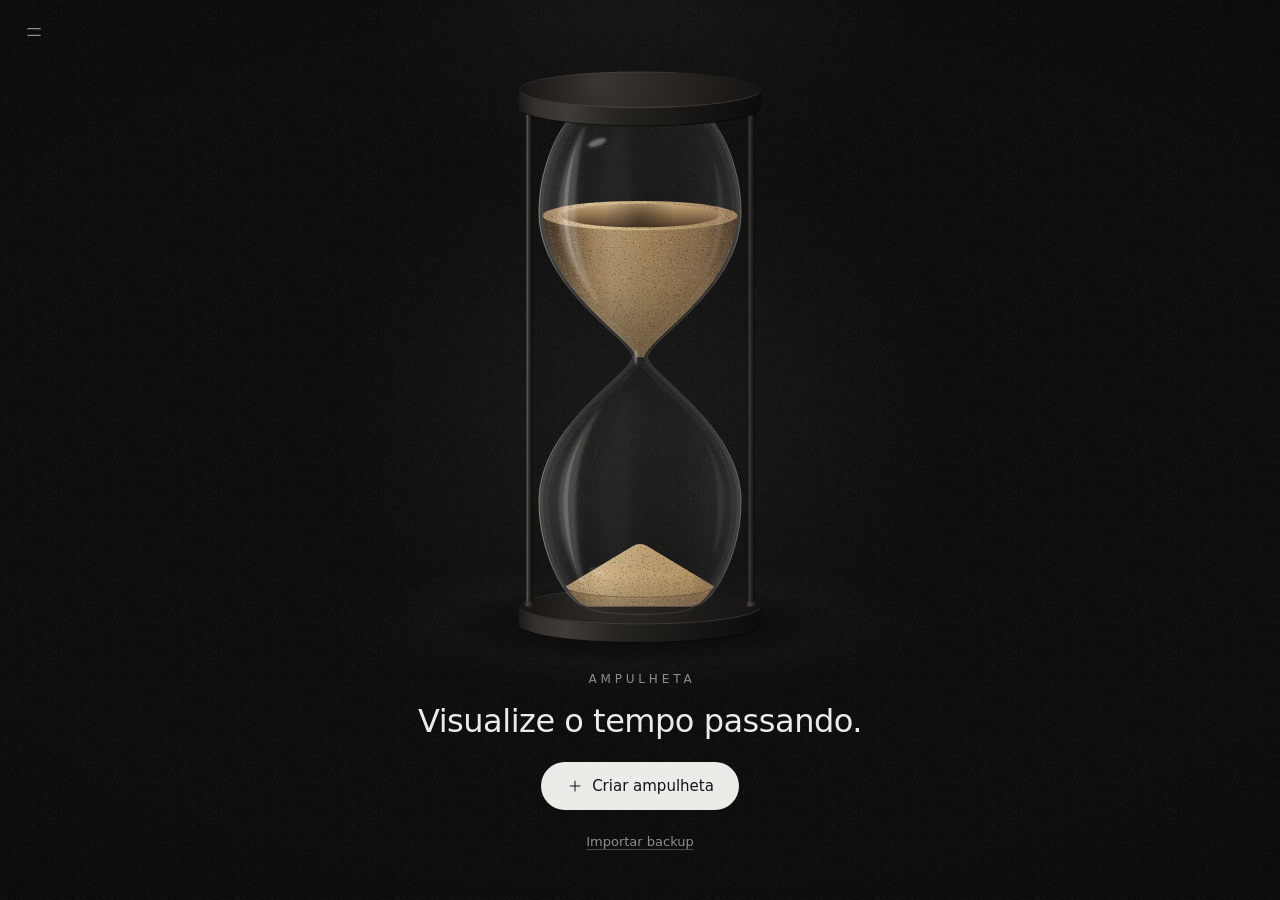
==== commit 4909bd1c: "retest" ====
--- a/index.html
+++ b/index.html
@@ -5,35 +5,39 @@
   <meta name="viewport" content="width=device-width, initial-scale=1, viewport-fit=cover">
   <title>Ampulheta</title>
   <meta name="description" content="Ampulhetas que tornam visível a passagem do tempo. Cada grão é uma fração real do intervalo.">
-  <meta name="theme-color" content="#0a0a0b">
+  <meta name="theme-color" content="#0d0d0e">
   <meta name="color-scheme" content="dark">
   <meta name="referrer" content="no-referrer">
+  <meta name="mobile-web-app-capable" content="yes">
   <meta name="apple-mobile-web-app-capable" content="yes">
-  <meta name="mobile-web-app-capable" content="yes">
   <meta name="apple-mobile-web-app-status-bar-style" content="black-translucent">
   <meta name="apple-mobile-web-app-title" content="Ampulheta">
   <link rel="icon" href="assets/icons/favicon.svg" type="image/svg+xml">
   <link rel="icon" href="assets/icons/favicon-32.png" sizes="32x32" type="image/png">
   <link rel="apple-touch-icon" href="assets/icons/apple-touch-icon.png">
   <link rel="manifest" href="manifest.webmanifest">
-  <link rel="stylesheet" href="css/base.css">
-  <link rel="stylesheet" href="css/layout.css">
-  <link rel="stylesheet" href="css/components.css">
-  <link rel="stylesheet" href="css/hourglass.css">
-  <link rel="stylesheet" href="css/responsive.css">
+  <link rel="stylesheet" href="css/base.css?v=2.0.0">
+  <link rel="stylesheet" href="css/layout.css?v=2.0.0">
+  <link rel="stylesheet" href="css/components.css?v=2.0.0">
+  <link rel="stylesheet" href="css/hourglass.css?v=2.0.0">
+  <link rel="stylesheet" href="css/responsive.css?v=2.0.0">
 </head>
 <body class="is-booting">
 
-  <!-- Ícones (sprite local, sem CDN) -->
+  <!-- Ícones (sprite local, traço único de 1,4 px) -->
   <svg class="sprite" aria-hidden="true" focusable="false" xmlns="http://www.w3.org/2000/svg">
     <defs>
-      <symbol id="i-menu" viewBox="0 0 24 24"><path d="M4 9h16M4 15h10"/></symbol>
+      <symbol id="i-menu" viewBox="0 0 24 24"><path d="M4.5 8h15M4.5 16h15"/></symbol>
       <symbol id="i-info" viewBox="0 0 24 24"><circle cx="12" cy="12" r="8.5"/><path d="M12 11v5.2M12 7.9v.1"/></symbol>
+      <symbol id="i-more" viewBox="0 0 24 24"><path d="M6.5 12h.01M12 12h.01M17.5 12h.01"/></symbol>
       <symbol id="i-focus" viewBox="0 0 24 24"><path d="M4.5 9V4.5H9M19.5 9V4.5H15M4.5 15v4.5H9M19.5 15v4.5H15"/></symbol>
       <symbol id="i-focus-exit" viewBox="0 0 24 24"><path d="M9 4.5V9H4.5M15 4.5V9h4.5M9 19.5V15H4.5M15 19.5V15h4.5"/></symbol>
       <symbol id="i-close" viewBox="0 0 24 24"><path d="M6.5 6.5l11 11M17.5 6.5l-11 11"/></symbol>
       <symbol id="i-prev" viewBox="0 0 24 24"><path d="M14.5 5.5L8 12l6.5 6.5"/></symbol>
       <symbol id="i-next" viewBox="0 0 24 24"><path d="M9.5 5.5L16 12l-6.5 6.5"/></symbol>
+      <symbol id="i-chevron-down" viewBox="0 0 24 24"><path d="M7 10l5 5 5-5"/></symbol>
+      <symbol id="i-check" viewBox="0 0 24 24"><path d="M5.5 12.5l4.2 4.2 8.8-9.2"/></symbol>
+      <symbol id="i-search" viewBox="0 0 24 24"><circle cx="11" cy="11" r="6"/><path d="M15.5 15.5l4 4"/></symbol>
       <symbol id="i-plus" viewBox="0 0 24 24"><path d="M12 5.5v13M5.5 12h13"/></symbol>
       <symbol id="i-edit" viewBox="0 0 24 24"><path d="M5 19h3.4L18.6 8.8 15.2 5.4 5 15.6V19zM13.4 7.2l3.4 3.4"/></symbol>
       <symbol id="i-copy" viewBox="0 0 24 24"><rect x="8.5" y="8.5" width="10.5" height="10.5" rx="1.5"/><path d="M5.5 15.5V7A1.5 1.5 0 0 1 7 5.5h8.5"/></symbol>
@@ -45,58 +49,75 @@
       <symbol id="i-upload" viewBox="0 0 24 24"><path d="M12 15V4.5M7.8 8.7L12 4.5l4.2 4.2M5 19.5h14"/></symbol>
       <symbol id="i-settings" viewBox="0 0 24 24"><path d="M4 8h9M17 8h3M4 16h3M11 16h9"/><circle cx="15" cy="8" r="2"/><circle cx="9" cy="16" r="2"/></symbol>
       <symbol id="i-help" viewBox="0 0 24 24"><circle cx="12" cy="12" r="8.5"/><path d="M9.8 9.7a2.3 2.3 0 1 1 3.2 2.1c-.7.3-1 .9-1 1.6v.4M12 16.4v.1"/></symbol>
+      <symbol id="i-list" viewBox="0 0 24 24"><path d="M9 7h10.5M9 12h10.5M9 17h10.5M4.5 7h.01M4.5 12h.01M4.5 17h.01"/></symbol>
       <symbol id="i-hourglass" viewBox="0 0 24 24"><path d="M7 3.5h10M7 20.5h10M8 3.5c0 4.5 4 6 4 8.5s-4 4-4 8.5M16 3.5c0 4.5-4 6-4 8.5s4 4 4 8.5"/></symbol>
     </defs>
   </svg>
 
+  <a class="skip-link" href="#dock">Ir para a navegação</a>
+
   <div class="app" id="app">
     <main class="stage" id="stage">
       <h1 class="visually-hidden">Ampulheta</h1>
-      <div class="stage__light" aria-hidden="true"></div>
-      <div class="stage__glass" id="glass-wrap">
-        <canvas id="hourglass" class="hourglass-canvas" role="img" aria-label="Ampulheta"></canvas>
-      </div>
-      <div class="stage__grain" aria-hidden="true"></div>
-
-      <!-- Controles superiores -->
-      <header class="chrome chrome--top">
-        <button class="icon-btn" id="btn-menu" type="button" aria-label="Abrir menu" title="Menu (M)" aria-haspopup="dialog" aria-controls="menu-panel">
+      <div class="stage__backdrop" aria-hidden="true"></div>
+      <div class="stage__glass" id="glass-wrap" role="img" aria-label="Ampulheta"></div>
+
+      <!-- Barra superior -->
+      <header class="topbar" id="topbar">
+        <button class="icon-btn" id="btn-menu" type="button" aria-label="Menu" title="Menu (M)" aria-haspopup="dialog" aria-controls="menu-panel">
           <svg class="icon" aria-hidden="true"><use href="#i-menu"/></svg>
         </button>
-        <span class="chrome__spacer"></span>
-        <button class="icon-btn" id="btn-info" type="button" aria-label="Detalhes da ampulheta" title="Detalhes (I)" aria-haspopup="dialog" aria-controls="info-panel">
+        <span class="topbar__brand" aria-hidden="true">Ampulheta</span>
+        <span class="topbar__spacer"></span>
+        <button class="btn btn--quiet btn--small topbar__new" id="btn-new" type="button" title="Nova ampulheta (N)">
+          <svg class="icon" aria-hidden="true"><use href="#i-plus"/></svg>
+          <span class="topbar__new-label">Nova ampulheta</span>
+        </button>
+        <button class="icon-btn" id="btn-info" type="button" aria-label="Informações" title="Informações (I)" aria-haspopup="dialog" aria-controls="info-panel">
           <svg class="icon" aria-hidden="true"><use href="#i-info"/></svg>
+        </button>
+        <button class="icon-btn" id="btn-actions" type="button" aria-label="Ações da ampulheta" title="Ações" aria-haspopup="menu" aria-controls="actions-menu" aria-expanded="false">
+          <svg class="icon icon--bold" aria-hidden="true"><use href="#i-more"/></svg>
         </button>
         <button class="icon-btn" id="btn-contemplate" type="button" aria-label="Modo contemplação" title="Modo contemplação (C)" aria-pressed="false">
           <svg class="icon" aria-hidden="true"><use href="#i-focus"/></svg>
         </button>
       </header>
 
-      <!-- Navegação lateral -->
-      <button class="nav-arrow nav-arrow--prev" id="btn-prev" type="button" aria-label="Ampulheta anterior" title="Anterior (←)">
-        <svg class="icon" aria-hidden="true"><use href="#i-prev"/></svg>
-      </button>
-      <button class="nav-arrow nav-arrow--next" id="btn-next" type="button" aria-label="Próxima ampulheta" title="Próxima (→)">
-        <svg class="icon" aria-hidden="true"><use href="#i-next"/></svg>
-      </button>
-
-      <!-- Legenda -->
-      <footer class="caption" id="caption">
-        <button class="caption__name" id="caption-name" type="button" aria-haspopup="dialog" aria-controls="info-panel"></button>
-        <p class="caption__status" id="caption-status"></p>
-        <nav class="pager" id="pager" aria-label="Ampulhetas"></nav>
+      <!-- Navegação inferior: estado, nome, setas e posição -->
+      <footer class="dock" id="dock" tabindex="-1">
+        <div class="dock__status" id="dock-status" hidden>
+          <span class="dock__status-text" id="dock-status-text"></span>
+          <button class="btn btn--quiet btn--small" id="dock-restart" type="button" hidden>
+            <svg class="icon" aria-hidden="true"><use href="#i-restart"/></svg>
+            <span>Reiniciar</span>
+          </button>
+        </div>
+        <div class="switcher" role="group" aria-label="Trocar de ampulheta">
+          <button class="switcher__arrow" id="btn-prev" type="button" aria-label="Ampulheta anterior" title="Anterior (←)">
+            <svg class="icon" aria-hidden="true"><use href="#i-prev"/></svg>
+          </button>
+          <button class="switcher__current" id="btn-picker" type="button" aria-haspopup="dialog" aria-controls="picker" title="Escolher ampulheta (L)">
+            <span class="switcher__name" id="current-name"></span>
+            <svg class="icon switcher__caret" aria-hidden="true"><use href="#i-chevron-down"/></svg>
+          </button>
+          <button class="switcher__arrow" id="btn-next" type="button" aria-label="Próxima ampulheta" title="Próxima (→)">
+            <svg class="icon" aria-hidden="true"><use href="#i-next"/></svg>
+          </button>
+        </div>
+        <p class="dock__position" id="dock-position" aria-live="polite"></p>
       </footer>
 
       <!-- Primeiro uso -->
       <section class="intro" id="intro" aria-labelledby="intro-title" hidden>
-        <p class="wordmark intro__wordmark">Ampulheta</p>
         <div class="intro__body">
-          <h2 class="intro__title" id="intro-title">Dê um intervalo ao tempo.</h2>
-          <p class="intro__text" id="intro-text">Esta é a ampulheta de hoje.</p>
-          <div class="intro__actions">
-            <button class="btn btn--primary" id="intro-create" type="button">Criar ampulheta</button>
-            <button class="btn btn--quiet" id="intro-import" type="button">Importar backup</button>
-          </div>
+          <p class="intro__brand">Ampulheta</p>
+          <h2 class="intro__title" id="intro-title">Visualize o tempo passando.</h2>
+          <button class="btn btn--primary btn--large" id="intro-create" type="button">
+            <svg class="icon" aria-hidden="true"><use href="#i-plus"/></svg>
+            <span>Criar ampulheta</span>
+          </button>
+          <button class="link-btn" id="intro-import" type="button">Importar backup</button>
         </div>
       </section>
     </main>
@@ -108,12 +129,11 @@
   <dialog class="drawer drawer--left" id="menu-panel" aria-labelledby="menu-title">
     <div class="drawer__inner">
       <header class="drawer__head">
-        <p class="wordmark" id="menu-title">Ampulheta</p>
+        <h2 class="drawer__title" id="menu-title">Ampulheta</h2>
         <button class="icon-btn icon-btn--small" type="button" data-close aria-label="Fechar menu">
           <svg class="icon" aria-hidden="true"><use href="#i-close"/></svg>
         </button>
       </header>
-      <p class="drawer__lede">O tempo não precisa parecer que está passando para estar passando.</p>
 
       <button class="btn btn--primary btn--block" id="menu-new" type="button">
         <svg class="icon" aria-hidden="true"><use href="#i-plus"/></svg>
@@ -121,28 +141,28 @@
       </button>
 
       <section class="menu-section" aria-labelledby="menu-list-title">
-        <h2 class="overline" id="menu-list-title">Ampulhetas</h2>
+        <h3 class="section-label" id="menu-list-title">Suas ampulhetas</h3>
         <ul class="hg-list" id="menu-list"></ul>
         <p class="empty-note" id="menu-empty" hidden>Nenhuma ampulheta ainda.</p>
       </section>
 
       <details class="menu-section menu-section--archived" id="menu-archived-wrap" hidden>
-        <summary class="overline">Arquivadas <span class="count" id="menu-archived-count"></span></summary>
+        <summary class="section-label">Arquivadas <span class="count" id="menu-archived-count"></span></summary>
         <ul class="hg-list" id="menu-archived"></ul>
       </details>
 
       <nav class="menu-links" aria-label="Dados e ajuda">
         <button class="menu-link" id="menu-export" type="button">
-          <svg class="icon" aria-hidden="true"><use href="#i-download"/></svg><span>Exportar dados</span>
+          <svg class="icon" aria-hidden="true"><use href="#i-download"/></svg><span>Exportar backup</span>
         </button>
         <button class="menu-link" id="menu-import" type="button">
-          <svg class="icon" aria-hidden="true"><use href="#i-upload"/></svg><span>Importar dados</span>
+          <svg class="icon" aria-hidden="true"><use href="#i-upload"/></svg><span>Importar backup</span>
         </button>
         <button class="menu-link" id="menu-settings" type="button">
           <svg class="icon" aria-hidden="true"><use href="#i-settings"/></svg><span>Configurações</span>
         </button>
         <button class="menu-link" id="menu-help" type="button">
-          <svg class="icon" aria-hidden="true"><use href="#i-help"/></svg><span>Sobre e ajuda</span>
+          <svg class="icon" aria-hidden="true"><use href="#i-help"/></svg><span>Ajuda</span>
         </button>
       </nav>
 
@@ -151,45 +171,106 @@
   </dialog>
 
   <!-- ============================================================ -->
-  <!-- Detalhes                                                      -->
+  <!-- Seletor rápido                                                -->
+  <!-- ============================================================ -->
+  <dialog class="popover popover--picker" id="picker" aria-labelledby="picker-title">
+    <div class="popover__inner">
+      <header class="popover__head">
+        <h2 class="popover__title" id="picker-title">Ampulhetas</h2>
+        <button class="icon-btn icon-btn--small" type="button" data-close aria-label="Fechar">
+          <svg class="icon" aria-hidden="true"><use href="#i-close"/></svg>
+        </button>
+      </header>
+      <label class="search" id="picker-search-wrap" hidden>
+        <svg class="icon" aria-hidden="true"><use href="#i-search"/></svg>
+        <input class="search__input" id="picker-search" type="search" placeholder="Buscar pelo nome" aria-label="Buscar ampulheta pelo nome" autocomplete="off" spellcheck="false">
+      </label>
+      <ul class="pick-list" id="picker-list" role="listbox" aria-labelledby="picker-title"></ul>
+      <p class="empty-note" id="picker-empty" hidden>Nenhuma ampulheta encontrada.</p>
+      <footer class="popover__foot">
+        <button class="menu-link" id="picker-new" type="button">
+          <svg class="icon" aria-hidden="true"><use href="#i-plus"/></svg><span>Nova ampulheta</span>
+        </button>
+      </footer>
+    </div>
+  </dialog>
+
+  <!-- ============================================================ -->
+  <!-- Ações da ampulheta                                            -->
+  <!-- ============================================================ -->
+  <dialog class="popover popover--actions" id="actions-menu" aria-labelledby="actions-title">
+    <div class="popover__inner">
+      <h2 class="visually-hidden" id="actions-title">Ações da ampulheta</h2>
+      <p class="popover__caption" id="actions-name"></p>
+      <div class="action-list" role="menu" aria-labelledby="actions-title">
+        <button class="action-item" type="button" role="menuitem" data-action="info"><svg class="icon" aria-hidden="true"><use href="#i-info"/></svg><span>Informações</span></button>
+        <button class="action-item" type="button" role="menuitem" data-action="edit"><svg class="icon" aria-hidden="true"><use href="#i-edit"/></svg><span>Editar</span></button>
+        <button class="action-item" type="button" role="menuitem" data-action="restart"><svg class="icon" aria-hidden="true"><use href="#i-restart"/></svg><span>Reiniciar</span></button>
+        <button class="action-item" type="button" role="menuitem" data-action="duplicate"><svg class="icon" aria-hidden="true"><use href="#i-copy"/></svg><span>Duplicar</span></button>
+        <button class="action-item" type="button" role="menuitem" data-action="archive"><svg class="icon" aria-hidden="true"><use href="#i-archive"/></svg><span>Arquivar</span></button>
+        <hr class="action-sep">
+        <button class="action-item action-item--danger" type="button" role="menuitem" data-action="delete"><svg class="icon" aria-hidden="true"><use href="#i-trash"/></svg><span>Excluir</span></button>
+      </div>
+    </div>
+  </dialog>
+
+  <!-- ============================================================ -->
+  <!-- Informações                                                   -->
   <!-- ============================================================ -->
   <dialog class="drawer drawer--right" id="info-panel" aria-labelledby="info-title">
     <div class="drawer__inner">
       <header class="drawer__head">
-        <p class="overline">Detalhes</p>
-        <button class="icon-btn icon-btn--small" type="button" data-close aria-label="Fechar detalhes">
+        <p class="section-label">Informações</p>
+        <button class="icon-btn icon-btn--small" type="button" data-close aria-label="Fechar informações">
           <svg class="icon" aria-hidden="true"><use href="#i-close"/></svg>
         </button>
       </header>
 
       <h2 class="info__title" id="info-title"></h2>
       <p class="info__status" id="info-status"></p>
-      <div class="info__bar" aria-hidden="true"><span class="info__bar-fill" id="info-bar"></span></div>
-
-      <p class="info__grain" id="info-grain"></p>
-
-      <dl class="info__list">
-        <div class="info__row"><dt>Início</dt><dd id="info-start"></dd></div>
-        <div class="info__row"><dt>Término</dt><dd id="info-end"></dd></div>
-        <div class="info__row"><dt>Duração total</dt><dd id="info-duration"></dd></div>
-        <div class="info__row info__row--gap"><dt>Tempo decorrido</dt><dd id="info-elapsed"></dd></div>
-        <div class="info__row"><dt>Tempo restante</dt><dd id="info-remaining"></dd></div>
-        <div class="info__row info__row--gap"><dt>Transcorrido</dt><dd class="num" id="info-pct"></dd></div>
-        <div class="info__row"><dt>Restante</dt><dd class="num" id="info-pct-rest"></dd></div>
-        <div class="info__row info__row--gap"><dt>Grãos lógicos</dt><dd class="num" id="info-grains"></dd></div>
-        <div class="info__row"><dt>Já caíram</dt><dd class="num" id="info-fallen"></dd></div>
-        <div class="info__row"><dt>Restam</dt><dd class="num" id="info-left"></dd></div>
-        <div class="info__row"><dt>Cada grão</dt><dd id="info-grain-value"></dd></div>
-        <div class="info__row"><dt>Próximo grão</dt><dd id="info-next"></dd></div>
-      </dl>
-      <p class="info__tz" id="info-tz"></p>
+
+      <section class="info__block" aria-labelledby="info-progress-title">
+        <h3 class="section-label" id="info-progress-title">Progresso</h3>
+        <p class="info__hero"><span class="num" id="info-pct"></span> <span class="info__hero-label">transcorrido</span></p>
+        <div class="info__bar" aria-hidden="true"><span class="info__bar-fill" id="info-bar"></span></div>
+        <dl class="info__list">
+          <div class="info__row"><dt>Restante</dt><dd class="num" id="info-pct-rest"></dd></div>
+        </dl>
+      </section>
+
+      <section class="info__block" aria-labelledby="info-time-title">
+        <h3 class="section-label" id="info-time-title">Tempo</h3>
+        <dl class="info__list">
+          <div class="info__row"><dt>Decorrido</dt><dd id="info-elapsed"></dd></div>
+          <div class="info__row"><dt>Restante</dt><dd id="info-remaining"></dd></div>
+          <div class="info__row"><dt>Duração total</dt><dd id="info-duration"></dd></div>
+        </dl>
+      </section>
+
+      <section class="info__block" aria-labelledby="info-dates-title">
+        <h3 class="section-label" id="info-dates-title">Datas</h3>
+        <dl class="info__list">
+          <div class="info__row"><dt>Início</dt><dd id="info-start"></dd></div>
+          <div class="info__row"><dt>Término</dt><dd id="info-end"></dd></div>
+        </dl>
+        <p class="info__note" id="info-tz"></p>
+      </section>
+
+      <section class="info__block" aria-labelledby="info-grains-title">
+        <h3 class="section-label" id="info-grains-title">Grãos</h3>
+        <p class="info__lede" id="info-grain"></p>
+        <dl class="info__list">
+          <div class="info__row"><dt>Total</dt><dd class="num" id="info-grains"></dd></div>
+          <div class="info__row"><dt>Já caíram</dt><dd class="num" id="info-fallen"></dd></div>
+          <div class="info__row"><dt>Restam</dt><dd class="num" id="info-left"></dd></div>
+          <div class="info__row"><dt>Próximo grão</dt><dd id="info-next"></dd></div>
+        </dl>
+      </section>
 
       <div class="info__actions">
-        <button class="action" id="act-edit" type="button"><svg class="icon" aria-hidden="true"><use href="#i-edit"/></svg><span>Editar</span></button>
-        <button class="action" id="act-duplicate" type="button"><svg class="icon" aria-hidden="true"><use href="#i-copy"/></svg><span>Duplicar</span></button>
-        <button class="action" id="act-restart" type="button" title="Cria uma cópia com a mesma duração, começando agora"><svg class="icon" aria-hidden="true"><use href="#i-restart"/></svg><span>Reiniciar</span></button>
-        <button class="action" id="act-archive" type="button"><svg class="icon" aria-hidden="true"><use href="#i-archive"/></svg><span>Arquivar</span></button>
-        <button class="action action--danger" id="act-delete" type="button"><svg class="icon" aria-hidden="true"><use href="#i-trash"/></svg><span>Excluir</span></button>
+        <button class="btn btn--quiet" id="info-edit" type="button"><svg class="icon" aria-hidden="true"><use href="#i-edit"/></svg><span>Editar</span></button>
+        <button class="btn btn--quiet" id="info-restart" type="button"><svg class="icon" aria-hidden="true"><use href="#i-restart"/></svg><span>Reiniciar</span></button>
+        <button class="btn btn--quiet" id="info-more" type="button" aria-haspopup="menu"><svg class="icon icon--bold" aria-hidden="true"><use href="#i-more"/></svg><span>Mais ações</span></button>
       </div>
     </div>
   </dialog>
@@ -208,71 +289,75 @@
 
       <div class="field">
         <label class="field__label" for="f-name">Nome</label>
-        <input class="input input--large" id="f-name" name="name" type="text" maxlength="80" required placeholder="Ex.: Minha vida, Faculdade, Hoje" spellcheck="false">
-      </div>
-
-      <div class="segmented" role="radiogroup" aria-label="Como definir o intervalo">
-        <label class="segmented__option">
-          <input type="radio" name="mode" value="dates" checked>
-          <span>Entre duas datas</span>
-        </label>
-        <label class="segmented__option">
-          <input type="radio" name="mode" value="duration">
-          <span>Por uma duração</span>
-        </label>
-      </div>
-
-      <div class="pane" id="pane-dates">
-        <fieldset class="dt">
+        <input class="input" id="f-name" name="name" type="text" maxlength="80" required placeholder="Ex.: Minha vida, Faculdade, Viagem" spellcheck="false">
+      </div>
+
+      <div class="field">
+        <span class="field__label" id="f-mode-label">Definir por</span>
+        <div class="segmented" role="radiogroup" aria-labelledby="f-mode-label">
+          <label class="segmented__option">
+            <input type="radio" name="mode" value="duration" checked>
+            <span>Duração</span>
+          </label>
+          <label class="segmented__option">
+            <input type="radio" name="mode" value="dates">
+            <span>Datas</span>
+          </label>
+        </div>
+      </div>
+
+      <div class="pane" id="pane-duration">
+        <div class="chips" role="group" aria-label="Durações comuns" id="f-presets">
+          <button class="chip" type="button" data-preset="minutes:30">30 min</button>
+          <button class="chip" type="button" data-preset="hours:1">1 hora</button>
+          <button class="chip" type="button" data-preset="days:1">1 dia</button>
+          <button class="chip" type="button" data-preset="days:7">1 semana</button>
+          <button class="chip" type="button" data-preset="months:1">1 mês</button>
+          <button class="chip" type="button" data-preset="years:1">1 ano</button>
+          <button class="chip" type="button" data-preset="years:10">10 anos</button>
+        </div>
+        <div class="duration-grid" role="group" aria-label="Duração personalizada">
+          <label class="dur"><input class="input input--num" type="text" inputmode="numeric" pattern="[0-9]*" id="f-d-years" placeholder="0"><span>anos</span></label>
+          <label class="dur"><input class="input input--num" type="text" inputmode="numeric" pattern="[0-9]*" id="f-d-months" placeholder="0"><span>meses</span></label>
+          <label class="dur"><input class="input input--num" type="text" inputmode="numeric" pattern="[0-9]*" id="f-d-days" placeholder="0"><span>dias</span></label>
+          <label class="dur"><input class="input input--num" type="text" inputmode="numeric" pattern="[0-9]*" id="f-d-hours" placeholder="0"><span>horas</span></label>
+          <label class="dur"><input class="input input--num" type="text" inputmode="numeric" pattern="[0-9]*" id="f-d-minutes" placeholder="0"><span>minutos</span></label>
+          <label class="dur"><input class="input input--num" type="text" inputmode="numeric" pattern="[0-9]*" id="f-d-seconds" placeholder="0"><span>segundos</span></label>
+        </div>
+        <div class="field">
+          <span class="field__label" id="f-start-label">Começa</span>
+          <div class="start-choice" role="radiogroup" aria-labelledby="f-start-label">
+            <label class="radio"><input type="radio" name="startMode" value="now" checked><span>Agora</span></label>
+            <label class="radio"><input type="radio" name="startMode" value="custom"><span>Em outra data</span></label>
+          </div>
+          <div class="dt__row" id="f-dstart-row" hidden>
+            <input class="input" id="f-dstart-date" type="date" aria-label="Data de início" min="0001-01-01" max="9999-12-31">
+            <input class="input input--time" id="f-dstart-time" type="time" aria-label="Hora de início (opcional)">
+          </div>
+        </div>
+      </div>
+
+      <div class="pane" id="pane-dates" hidden>
+        <fieldset class="field">
           <legend class="field__label">Início</legend>
           <div class="dt__row">
             <input class="input" id="f-start-date" type="date" aria-label="Data de início" min="0001-01-01" max="9999-12-31">
             <input class="input input--time" id="f-start-time" type="time" aria-label="Hora de início (opcional)">
-            <button class="link-btn" id="f-start-now" type="button">agora</button>
+            <button class="btn btn--quiet btn--small" id="f-start-now" type="button">Agora</button>
           </div>
         </fieldset>
-        <fieldset class="dt">
+        <fieldset class="field">
           <legend class="field__label">Término</legend>
           <div class="dt__row">
             <input class="input" id="f-end-date" type="date" aria-label="Data de término" min="0001-01-01" max="9999-12-31">
             <input class="input input--time" id="f-end-time" type="time" aria-label="Hora de término (opcional)">
           </div>
         </fieldset>
-        <p class="hint">A hora é opcional; sem ela, considera-se 00:00. O início pode estar no passado.</p>
-      </div>
-
-      <div class="pane" id="pane-duration" hidden>
-        <div class="chips" role="group" aria-label="Durações rápidas" id="f-presets">
-          <button class="chip" type="button" data-preset="seconds:30">30 s</button>
-          <button class="chip" type="button" data-preset="minutes:10">10 min</button>
-          <button class="chip" type="button" data-preset="hours:1">1 h</button>
-          <button class="chip" type="button" data-preset="days:1">1 dia</button>
-          <button class="chip" type="button" data-preset="days:7">1 semana</button>
-          <button class="chip" type="button" data-preset="months:1">1 mês</button>
-          <button class="chip" type="button" data-preset="years:1">1 ano</button>
-          <button class="chip" type="button" data-preset="years:10">10 anos</button>
-        </div>
-        <div class="duration-grid">
-          <label class="dur"><input class="input input--num" type="number" inputmode="numeric" min="0" max="9999" step="1" id="f-d-years" placeholder="0"><span>anos</span></label>
-          <label class="dur"><input class="input input--num" type="number" inputmode="numeric" min="0" max="120000" step="1" id="f-d-months" placeholder="0"><span>meses</span></label>
-          <label class="dur"><input class="input input--num" type="number" inputmode="numeric" min="0" max="3660000" step="1" id="f-d-days" placeholder="0"><span>dias</span></label>
-          <label class="dur"><input class="input input--num" type="number" inputmode="numeric" min="0" max="87600000" step="1" id="f-d-hours" placeholder="0"><span>horas</span></label>
-          <label class="dur"><input class="input input--num" type="number" inputmode="numeric" min="0" max="999999999" step="1" id="f-d-minutes" placeholder="0"><span>minutos</span></label>
-          <label class="dur"><input class="input input--num" type="number" inputmode="numeric" min="0" max="999999999" step="1" id="f-d-seconds" placeholder="0"><span>segundos</span></label>
-        </div>
-        <fieldset class="start-choice">
-          <legend class="field__label">Começo</legend>
-          <label class="radio"><input type="radio" name="startMode" value="now" checked><span>Agora</span></label>
-          <label class="radio"><input type="radio" name="startMode" value="custom"><span>Em outra data</span></label>
-          <div class="dt__row" id="f-dstart-row" hidden>
-            <input class="input" id="f-dstart-date" type="date" aria-label="Data de início" min="0001-01-01" max="9999-12-31">
-            <input class="input input--time" id="f-dstart-time" type="time" aria-label="Hora de início (opcional)">
-          </div>
-        </fieldset>
-      </div>
-
-      <fieldset class="tones">
-        <legend class="field__label">Areia</legend>
+        <p class="hint">A hora é opcional (sem ela, 00:00). O início pode estar no passado.</p>
+      </div>
+
+      <fieldset class="field">
+        <legend class="field__label">Cor da areia</legend>
         <div class="tones__list" id="f-tones"></div>
       </fieldset>
 
@@ -281,7 +366,7 @@
 
       <footer class="modal__foot">
         <button class="btn btn--quiet" type="button" data-close>Cancelar</button>
-        <button class="btn btn--primary" type="submit" id="f-submit">Criar</button>
+        <button class="btn btn--primary" type="submit" id="f-submit">Criar ampulheta</button>
       </footer>
     </form>
   </dialog>
@@ -306,7 +391,7 @@
   <dialog class="modal" id="import-dialog" aria-labelledby="import-title">
     <div class="modal__inner">
       <header class="modal__head">
-        <h2 class="modal__title" id="import-title">Importar dados</h2>
+        <h2 class="modal__title" id="import-title">Importar backup</h2>
         <button class="icon-btn icon-btn--small" type="button" data-close aria-label="Fechar">
           <svg class="icon" aria-hidden="true"><use href="#i-close"/></svg>
         </button>
@@ -324,7 +409,7 @@
           <legend class="field__label">Como importar</legend>
           <label class="choice__option">
             <input type="radio" name="importMode" value="merge" checked>
-            <span><strong>Mesclar</strong><small>Adiciona às ampulhetas atuais. Nada é apagado.</small></span>
+            <span><strong>Adicionar às atuais</strong><small>Mantém tudo o que já existe. Nada é apagado.</small></span>
           </label>
           <label class="choice__option">
             <input type="radio" name="importMode" value="replace">
@@ -352,90 +437,95 @@
         </button>
       </header>
 
+      <h3 class="section-label settings__group">Exibição</h3>
       <div class="settings">
         <label class="setting">
-          <span class="setting__text"><strong>Som dos grãos</strong><small>Um sopro de areia, muito discreto, quando um grão cai.</small></span>
-          <input class="switch" type="checkbox" id="s-sound">
-        </label>
-        <label class="setting">
-          <span class="setting__text"><strong>Tela cheia na contemplação</strong><small>Ocupa a tela inteira quando o navegador permite.</small></span>
-          <input class="switch" type="checkbox" id="s-fullscreen">
-        </label>
-        <label class="setting">
-          <span class="setting__text"><strong>Reduzir animações</strong><small id="s-motion-note">Os grãos deixam de cair visualmente; a areia continua exata.</small></span>
+          <span class="setting__text"><strong>Reduzir animações</strong><small id="s-motion-note">Os grãos deixam de cair e a ampulheta não gira ao reiniciar. A areia continua exata.</small></span>
           <input class="switch" type="checkbox" id="s-motion">
         </label>
         <label class="setting">
-          <span class="setting__text"><strong>Nome sob a ampulheta</strong><small>Exibe discretamente o nome da ampulheta atual.</small></span>
+          <span class="setting__text"><strong>Nome no modo contemplação</strong><small>Mantém o nome da ampulheta visível, bem discreto.</small></span>
           <input class="switch" type="checkbox" id="s-label">
         </label>
-      </div>
-
-      <h3 class="overline settings__group">Dados</h3>
+        <label class="setting">
+          <span class="setting__text"><strong>Tela cheia no modo contemplação</strong><small>Ocupa a tela inteira quando o navegador permite.</small></span>
+          <input class="switch" type="checkbox" id="s-fullscreen">
+        </label>
+      </div>
+
+      <h3 class="section-label settings__group">Som</h3>
+      <div class="settings">
+        <label class="setting">
+          <span class="setting__text"><strong>Som dos grãos</strong><small>Um sopro de areia, muito baixo, quando um grão cai.</small></span>
+          <input class="switch" type="checkbox" id="s-sound">
+        </label>
+      </div>
+
+      <h3 class="section-label settings__group">Dados</h3>
       <p class="modal__text" id="s-storage"></p>
       <div class="settings__data">
         <button class="btn btn--quiet" type="button" id="s-export">
-          <svg class="icon" aria-hidden="true"><use href="#i-download"/></svg><span>Exportar</span>
+          <svg class="icon" aria-hidden="true"><use href="#i-download"/></svg><span>Exportar backup</span>
         </button>
         <button class="btn btn--quiet" type="button" id="s-import">
-          <svg class="icon" aria-hidden="true"><use href="#i-upload"/></svg><span>Importar</span>
+          <svg class="icon" aria-hidden="true"><use href="#i-upload"/></svg><span>Importar backup</span>
         </button>
         <button class="btn btn--danger" type="button" id="s-clear">
-          <svg class="icon" aria-hidden="true"><use href="#i-trash"/></svg><span>Apagar todos os dados</span>
-        </button>
-      </div>
-    </div>
-  </dialog>
-
-  <!-- ============================================================ -->
-  <!-- Sobre e ajuda                                                 -->
+          <svg class="icon" aria-hidden="true"><use href="#i-trash"/></svg><span>Apagar tudo</span>
+        </button>
+      </div>
+    </div>
+  </dialog>
+
+  <!-- ============================================================ -->
+  <!-- Ajuda                                                         -->
   <!-- ============================================================ -->
   <dialog class="modal modal--wide" id="help-dialog" aria-labelledby="help-title">
     <div class="modal__inner">
       <header class="modal__head">
-        <h2 class="modal__title" id="help-title">Sobre a Ampulheta</h2>
+        <h2 class="modal__title" id="help-title">Ajuda</h2>
         <button class="icon-btn icon-btn--small" type="button" data-close aria-label="Fechar">
           <svg class="icon" aria-hidden="true"><use href="#i-close"/></svg>
         </button>
       </header>
 
       <div class="prose">
-        <p class="prose__lede">Uma ampulheta dá forma a um intervalo. A areia de cima é o que ainda falta; a de baixo, o que já passou.</p>
+        <p class="prose__lede">A areia de cima é o tempo que falta. A de baixo, o que já passou.</p>
+
+        <h3>Como usar</h3>
+        <ul class="prose__list">
+          <li><strong>Criar:</strong> botão <em>Nova ampulheta</em>, no alto da tela. Escolha uma duração (por exemplo, 30 minutos) ou duas datas.</li>
+          <li><strong>Trocar:</strong> setas ao lado do nome, teclas <kbd>←</kbd> <kbd>→</kbd> ou deslizando o dedo. Toque no nome para ver a lista.</li>
+          <li><strong>Reiniciar, editar, duplicar, arquivar, excluir:</strong> botão <em>Ações</em> (<span class="prose__glyph" aria-hidden="true">•••</span>) no alto.</li>
+          <li><strong>Informações:</strong> botão <span class="prose__glyph" aria-hidden="true">ⓘ</span> — percentuais, datas e grãos.</li>
+        </ul>
 
         <h3>O que é um grão</h3>
-        <p>Cada ampulheta é dividida em uma quantidade fixa de grãos, escolhida pela duração: algumas centenas para intervalos de segundos, cerca de 50 mil para uma vida inteira. Todos os grãos valem o mesmo tempo — em <em>Detalhes</em> você vê quanto.</p>
-        <p>Um grão só cai quando a sua fração de tempo termina. Em uma ampulheta de 10 segundos a areia escorre sem parar; em uma de 94 anos, cada grão representa cerca de 16 horas e a ampulheta pode passar a tarde inteira imóvel. Isso não é defeito: uma ampulheta longa deve parecer longa.</p>
+        <p>Cada ampulheta é dividida em grãos de mesmo valor: algumas centenas para intervalos de segundos, até 50 mil para uma vida inteira. Um grão só cai quando a sua fração de tempo termina. Uma ampulheta de 30 segundos escorre sem parar; uma de 94 anos solta um grão a cada 16 horas e pode passar a tarde imóvel. Isso é intencional.</p>
 
         <h3>Como o tempo é calculado</h3>
-        <p>A ampulheta não conta segundos. Ela guarda apenas o início e o término e, a cada momento, compara com o relógio do seu dispositivo:</p>
+        <p>A ampulheta guarda apenas o início e o término e compara com o relógio do seu dispositivo:</p>
         <p class="prose__formula">progresso = (agora − início) ÷ (término − início)</p>
-        <p>A quantidade de areia embaixo é sempre proporcional a esse valor. O início pode estar no passado — “desde que comecei a faculdade” — e a ampulheta já aparece parcialmente escoada.</p>
-
-        <h3>Com o navegador fechado</h3>
-        <p>Nada precisa ficar rodando. Ao voltar — uma hora ou três anos depois —, o estado é recalculado e a areia aparece exatamente onde deveria estar, sem reproduzir o que aconteceu na sua ausência.</p>
-
-        <h3>Onde ficam os dados</h3>
-        <p>Somente neste navegador, neste dispositivo (IndexedDB). Outros navegadores ou aparelhos não os veem. Limpar os dados de navegação apaga as ampulhetas — por isso, exporte um backup de vez em quando.</p>
-
-        <h3>Exportar e importar</h3>
-        <p><strong>Exportar</strong> gera um arquivo <code>.json</code> com todas as ampulhetas, arquivadas inclusive, e as preferências. <strong>Importar</strong> lê esse arquivo e o valida antes de qualquer alteração: <em>mesclar</em> adiciona ao que já existe sem apagar nada; <em>substituir</em> troca tudo pelo conteúdo do arquivo.</p>
-
-        <h3>Privacidade</h3>
-        <p>Sem contas, sem rastreamento, sem servidor. Nenhuma informação das suas ampulhetas sai deste dispositivo. Depois de carregada, a aplicação funciona também sem internet.</p>
-
-        <h3>Atalhos</h3>
+        <p>O início pode estar no passado — a ampulheta já aparece parcialmente escoada. Com o navegador fechado nada precisa ficar rodando: ao voltar, a areia aparece exatamente onde deveria estar.</p>
+
+        <h3>Reiniciar</h3>
+        <p>Reiniciar vira a ampulheta e começa de novo agora, com a mesma duração de antes — 30 minutos continuam sendo 30 minutos; 1 mês continua sendo 1 mês de calendário.</p>
+
+        <h3>Seus dados</h3>
+        <p>Tudo fica somente neste navegador, neste dispositivo. Nada é enviado a servidor algum; não há contas nem rastreamento. Limpar os dados de navegação apaga as ampulhetas — use <em>Exportar backup</em> de vez em quando. <em>Importar backup</em> valida o arquivo antes de qualquer alteração e permite adicionar às atuais ou substituir tudo. Depois de carregada, a aplicação funciona também sem internet.</p>
+
+        <h3>Atalhos de teclado</h3>
         <dl class="shortcuts">
-          <div><dt><kbd>←</kbd> <kbd>→</kbd></dt><dd>Trocar de ampulheta</dd></div>
+          <div><dt><kbd>←</kbd> <kbd>→</kbd></dt><dd>Ampulheta anterior / próxima</dd></div>
+          <div><dt><kbd>L</kbd></dt><dd>Lista de ampulhetas</dd></div>
+          <div><dt><kbd>N</kbd></dt><dd>Nova ampulheta</dd></div>
+          <div><dt><kbd>I</kbd></dt><dd>Informações</dd></div>
           <div><dt><kbd>C</kbd></dt><dd>Modo contemplação</dd></div>
           <div><dt><kbd>F</kbd></dt><dd>Tela cheia</dd></div>
-          <div><dt><kbd>I</kbd></dt><dd>Detalhes</dd></div>
           <div><dt><kbd>M</kbd></dt><dd>Menu</dd></div>
-          <div><dt><kbd>N</kbd></dt><dd>Nova ampulheta</dd></div>
-          <div><dt><kbd>S</kbd></dt><dd>Som ligado/desligado</dd></div>
           <div><dt><kbd>?</kbd></dt><dd>Esta ajuda</dd></div>
-          <div><dt><kbd>Esc</kbd></dt><dd>Fechar painel ou sair da contemplação</dd></div>
+          <div><dt><kbd>Esc</kbd></dt><dd>Fechar / sair da contemplação</dd></div>
         </dl>
-        <p class="prose__small">No celular, deslize para os lados para trocar de ampulheta. Na contemplação, toque na tela para ver os controles.</p>
 
         <p class="prose__sign">Desenvolvido por Filipe Santana · <span id="help-version"></span></p>
       </div>
@@ -448,23 +538,24 @@
     <p class="noscript">A Ampulheta precisa de JavaScript para medir o tempo.</p>
   </noscript>
 
-  <script src="js/utils.js"></script>
-  <script src="js/time-engine.js"></script>
-  <script src="js/format.js"></script>
-  <script src="js/grain-engine.js"></script>
-  <script src="js/sand-geometry.js"></script>
-  <script src="js/model.js"></script>
-  <script src="js/storage.js"></script>
-  <script src="js/store.js"></script>
-  <script src="js/import-export.js"></script>
-  <script src="js/hourglass-renderer.js"></script>
-  <script src="js/scene.js"></script>
-  <script src="js/sound.js"></script>
-  <script src="js/ui-dialogs.js"></script>
-  <script src="js/ui-form.js"></script>
-  <script src="js/ui-panels.js"></script>
-  <script src="js/ui-stage.js"></script>
-  <script src="js/ui-settings.js"></script>
-  <script src="js/app.js"></script>
+  <script src="js/utils.js?v=2.0.0"></script>
+  <script src="js/time-engine.js?v=2.0.0"></script>
+  <script src="js/format.js?v=2.0.0"></script>
+  <script src="js/grain-engine.js?v=2.0.0"></script>
+  <script src="js/sand-geometry.js?v=2.0.0"></script>
+  <script src="js/model.js?v=2.0.0"></script>
+  <script src="js/storage.js?v=2.0.0"></script>
+  <script src="js/store.js?v=2.0.0"></script>
+  <script src="js/import-export.js?v=2.0.0"></script>
+  <script src="js/hourglass-renderer.js?v=2.0.0"></script>
+  <script src="js/scene.js?v=2.0.0"></script>
+  <script src="js/flip.js?v=2.0.0"></script>
+  <script src="js/sound.js?v=2.0.0"></script>
+  <script src="js/ui-dialogs.js?v=2.0.0"></script>
+  <script src="js/ui-form.js?v=2.0.0"></script>
+  <script src="js/ui-panels.js?v=2.0.0"></script>
+  <script src="js/ui-stage.js?v=2.0.0"></script>
+  <script src="js/ui-settings.js?v=2.0.0"></script>
+  <script src="js/app.js?v=2.0.0"></script>
 </body>
 </html>
--- a/css/base.css
+++ b/css/base.css
@@ -1,37 +1,9 @@
 /* ==========================================================================
    Ampulheta — base.css
-   Fontes locais, tokens de design, reset e tipografia.
+   Fonte local, tokens de design, reset e tipografia.
    ========================================================================== */
 
-/* Fontes (SIL Open Font License — ver assets/fonts/) */
-@font-face {
-  font-family: "Cormorant Garamond";
-  font-style: normal;
-  font-weight: 400;
-  font-display: swap;
-  src: url("../assets/fonts/cormorant-garamond-latin-400-normal.woff2") format("woff2");
-}
-@font-face {
-  font-family: "Cormorant Garamond";
-  font-style: italic;
-  font-weight: 400;
-  font-display: swap;
-  src: url("../assets/fonts/cormorant-garamond-latin-400-italic.woff2") format("woff2");
-}
-@font-face {
-  font-family: "Cormorant Garamond";
-  font-style: normal;
-  font-weight: 500;
-  font-display: swap;
-  src: url("../assets/fonts/cormorant-garamond-latin-500-normal.woff2") format("woff2");
-}
-@font-face {
-  font-family: "Cormorant Garamond";
-  font-style: italic;
-  font-weight: 500;
-  font-display: swap;
-  src: url("../assets/fonts/cormorant-garamond-latin-500-italic.woff2") format("woff2");
-}
+/* Inter (SIL Open Font License 1.1 — ver assets/fonts/OFL-Inter.txt) */
 @font-face {
   font-family: "Inter";
   font-style: normal;
@@ -43,49 +15,52 @@
 :root {
   color-scheme: dark;
 
-  /* Superfícies */
-  --bg: #09090a;
-  --bg-raise: #111112;
-  --panel: rgba(17, 17, 18, 0.94);
-  --panel-solid: #121213;
-  --veil: rgba(255, 255, 255, 0.035);
-  --veil-2: rgba(255, 255, 255, 0.06);
-
-  /* Tinta */
-  --ink: #ece8e0;
-  --ink-2: #bdb7ac;
-  --ink-3: #928c82;
-  --ink-4: #67625b;
+  /* Superfícies — preto suave e grafites, nunca #000 */
+  --bg: #0d0d0e;
+  --bg-deep: #08080a;
+  --surface: #161618;
+  --surface-2: #1d1d20;
+  --veil: rgba(255, 255, 255, 0.045);
+  --veil-2: rgba(255, 255, 255, 0.075);
+
+  /* Texto */
+  --ink: #edebe7;
+  --ink-2: #bdb9b2;
+  --ink-3: #928e87;
+  --ink-4: #6b6761;
 
   /* Linhas */
-  --line: rgba(236, 232, 224, 0.085);
-  --line-2: rgba(236, 232, 224, 0.16);
-  --line-3: rgba(236, 232, 224, 0.26);
-
-  /* Acentos */
-  --sand: #c8a878;
-  --sand-2: #e0c9a1;
-  --sand-veil: rgba(200, 168, 120, 0.14);
-  --danger: #d69a86;
-  --danger-veil: rgba(214, 154, 134, 0.1);
-  --focus: rgba(224, 201, 161, 0.7);
+  --line: rgba(255, 255, 255, 0.08);
+  --line-2: rgba(255, 255, 255, 0.14);
+  --line-3: rgba(255, 255, 255, 0.24);
+
+  /* Acentos (usados com parcimônia) */
+  --sand: #cbab7c;
+  --sand-soft: rgba(203, 171, 124, 0.16);
+  --danger: #e2957f;
+  --danger-soft: rgba(226, 149, 127, 0.1);
+  --focus: rgba(226, 204, 166, 0.85);
 
   /* Tipografia */
-  --font-serif: "Cormorant Garamond", "Iowan Old Style", "Palatino Linotype", Palatino, "Book Antiqua", Georgia, serif;
-  --font-sans: "Inter", system-ui, -apple-system, "Segoe UI", Roboto, "Helvetica Neue", Arial, sans-serif;
-
-  /* Movimento */
-  --ease: cubic-bezier(0.22, 0.61, 0.36, 1);
-  --ease-out: cubic-bezier(0.16, 1, 0.3, 1);
-  --ease-in: cubic-bezier(0.55, 0, 0.8, 0.2);
-  --t-fast: 160ms;
-  --t: 320ms;
-  --t-slow: 720ms;
-
-  /* Espaço */
-  --gutter: clamp(14px, 2.4vw, 28px);
+  --font: "Inter", system-ui, -apple-system, "Segoe UI", Roboto, "Helvetica Neue", Arial, sans-serif;
+  --fs-xs: 11.5px;
+  --fs-sm: 13px;
+  --fs-md: 14.5px;
+  --fs-lg: 16px;
+
+  /* Movimento: curto e suave */
+  --ease: cubic-bezier(0.25, 0.1, 0.25, 1);
+  --ease-out: cubic-bezier(0.22, 1, 0.36, 1);
+  --ease-in: cubic-bezier(0.55, 0, 0.75, 0.25);
+  --t-fast: 140ms;
+  --t: 220ms;
+  --t-slow: 420ms;
+
+  /* Forma */
+  --radius-sm: 10px;
   --radius: 14px;
-  --radius-lg: 20px;
+  --radius-lg: 18px;
+  --hit: 44px;
 
   --safe-top: env(safe-area-inset-top, 0px);
   --safe-bottom: env(safe-area-inset-bottom, 0px);
@@ -111,13 +86,12 @@
   min-height: 100%;
   background: var(--bg);
   color: var(--ink);
-  font-family: var(--font-sans);
-  font-size: 15px;
+  font-family: var(--font);
+  font-size: var(--fs-md);
   line-height: 1.5;
-  font-feature-settings: "cv11", "ss01";
+  font-feature-settings: "cv11", "ss03";
   -webkit-font-smoothing: antialiased;
   -moz-osx-font-smoothing: grayscale;
-  text-rendering: optimizeLegibility;
   overflow: hidden;
   overscroll-behavior: none;
   -webkit-tap-highlight-color: transparent;
@@ -150,9 +124,14 @@
 dl,
 dd,
 ul,
-figure,
-blockquote {
+figure {
   margin: 0;
+}
+
+h1,
+h2,
+h3 {
+  font-weight: 500;
 }
 
 ul {
@@ -169,10 +148,6 @@
 
 legend {
   padding: 0;
-}
-
-a {
-  color: var(--sand-2);
 }
 
 code,
@@ -182,7 +157,7 @@
 }
 
 ::selection {
-  background: rgba(200, 168, 120, 0.3);
+  background: rgba(203, 171, 124, 0.3);
   color: var(--ink);
 }
 
@@ -191,8 +166,8 @@
 }
 
 :focus-visible {
-  outline: 1.5px solid var(--focus);
-  outline-offset: 3px;
+  outline: 2px solid var(--focus);
+  outline-offset: 2px;
 }
 
 [hidden] {
@@ -211,6 +186,26 @@
   border: 0 !important;
 }
 
+.skip-link {
+  position: fixed;
+  z-index: 100;
+  top: 8px;
+  left: 8px;
+  padding: 10px 14px;
+  border-radius: var(--radius-sm);
+  background: var(--ink);
+  color: var(--bg);
+  font-size: var(--fs-sm);
+  font-weight: 500;
+  text-decoration: none;
+  transform: translateY(-160%);
+  transition: transform var(--t) var(--ease-out);
+}
+
+.skip-link:focus-visible {
+  transform: none;
+}
+
 .sprite {
   position: absolute;
   width: 0;
@@ -224,35 +219,25 @@
   flex: none;
   fill: none;
   stroke: currentColor;
-  stroke-width: 1.3;
+  stroke-width: 1.4;
   stroke-linecap: round;
   stroke-linejoin: round;
-  vector-effect: non-scaling-stroke;
-}
-
-/* Tipografia utilitária */
-.wordmark {
-  font-family: var(--font-serif);
+}
+
+.icon--bold {
+  stroke-width: 2.6;
+}
+
+.num {
+  font-variant-numeric: tabular-nums;
+}
+
+.section-label {
+  font-size: var(--fs-xs);
   font-weight: 500;
-  font-size: 13px;
-  letter-spacing: 0.46em;
-  text-transform: uppercase;
-  color: var(--ink-2);
-  padding-left: 0.46em; /* compensa o espaçamento final para centralizar */
-}
-
-.overline {
-  font-family: var(--font-sans);
-  font-size: 10.5px;
-  font-weight: 500;
-  letter-spacing: 0.2em;
+  letter-spacing: 0.06em;
   text-transform: uppercase;
   color: var(--ink-3);
-}
-
-.num {
-  font-variant-numeric: tabular-nums;
-  font-feature-settings: "tnum";
 }
 
 .noscript {
@@ -260,18 +245,25 @@
   inset: auto 0 40px;
   text-align: center;
   color: var(--ink-2);
-  font-family: var(--font-serif);
-  font-style: italic;
-  font-size: 20px;
-}
-
-/* Movimento reduzido: sistema ou preferência do usuário */
+}
+
+/* Movimento reduzido — sistema */
 @media (prefers-reduced-motion: reduce) {
   *,
   *::before,
   *::after {
     animation-duration: 1ms !important;
     animation-iteration-count: 1 !important;
+    transition-duration: 1ms !important;
     scroll-behavior: auto !important;
   }
 }
+
+/* Movimento reduzido — preferência do usuário */
+body.reduce-motion *,
+body.reduce-motion *::before,
+body.reduce-motion *::after {
+  animation-duration: 1ms !important;
+  animation-iteration-count: 1 !important;
+  transition-duration: 1ms !important;
+}
--- a/css/layout.css
+++ b/css/layout.css
@@ -1,6 +1,6 @@
 /* ==========================================================================
    Ampulheta — layout.css
-   Palco, controles periféricos, legenda, introdução e modo contemplação.
+   Palco, barra superior, navegação inferior, primeiro uso e contemplação.
    ========================================================================== */
 
 .app {
@@ -14,208 +14,166 @@
   inset: 0;
   overflow: hidden;
   background: var(--bg);
+  /* O gesto horizontal é nosso; rolagem vertical e zoom continuam com o navegador. */
   touch-action: pan-y pinch-zoom;
   user-select: none;
   -webkit-user-select: none;
 }
 
 /* ---------------------------------------------------------------------------
-   Controles superiores
+   Barra superior
    ------------------------------------------------------------------------ */
-.chrome {
+.topbar {
   position: absolute;
   z-index: 5;
+  top: calc(10px + var(--safe-top));
+  left: calc(12px + var(--safe-left));
+  right: calc(12px + var(--safe-right));
   display: flex;
   align-items: center;
   gap: 2px;
-  transition: opacity var(--t-slow) var(--ease), transform var(--t-slow) var(--ease);
-}
-
-.chrome--top {
-  top: calc(14px + var(--safe-top));
-  left: calc(14px + var(--safe-left));
-  right: calc(14px + var(--safe-right));
-}
-
-.chrome__spacer {
+  transition: opacity var(--t-slow) var(--ease);
+}
+
+.topbar__brand {
+  margin-left: 6px;
+  font-size: var(--fs-sm);
+  font-weight: 500;
+  letter-spacing: 0.01em;
+  color: var(--ink-3);
+}
+
+.topbar__spacer {
   flex: 1;
 }
 
+.topbar__new {
+  margin-right: 6px;
+}
+
 /* ---------------------------------------------------------------------------
-   Setas laterais
+   Navegação inferior
    ------------------------------------------------------------------------ */
-.nav-arrow {
-  position: absolute;
-  z-index: 4;
-  top: 50%;
-  width: 52px;
-  height: 96px;
-  margin-top: -48px;
-  display: grid;
-  place-items: center;
-  color: #726c64;
-  border-radius: 999px;
-  transition: color var(--t) var(--ease), opacity var(--t-slow) var(--ease), transform var(--t) var(--ease);
-}
-
-.nav-arrow .icon {
-  width: 26px;
-  height: 26px;
-  stroke-width: 1.1;
-}
-
-.nav-arrow--prev {
-  left: calc(10px + var(--safe-left));
-}
-
-.nav-arrow--next {
-  right: calc(10px + var(--safe-right));
-}
-
-.nav-arrow:hover {
-  color: var(--ink-2);
-}
-
-.nav-arrow--prev:hover {
-  transform: translateX(-2px);
-}
-
-.nav-arrow--next:hover {
-  transform: translateX(2px);
-}
-
-.nav-arrow.is-hidden {
-  opacity: 0;
-  pointer-events: none;
-}
-
-/* ---------------------------------------------------------------------------
-   Legenda (nome, estado, paginação)
-   ------------------------------------------------------------------------ */
-.caption {
+.dock {
   position: absolute;
   z-index: 4;
   left: 0;
   right: 0;
-  bottom: calc(18px + var(--safe-bottom));
+  bottom: calc(14px + var(--safe-bottom));
   display: flex;
   flex-direction: column;
   align-items: center;
+  gap: 4px;
+  padding: 0 12px;
+  pointer-events: none;
+  transition: opacity var(--t-slow) var(--ease);
+}
+
+.dock > * {
+  pointer-events: auto;
+}
+
+.dock:focus {
+  outline: none;
+}
+
+.dock__status {
+  display: flex;
+  align-items: center;
+  justify-content: center;
+  flex-wrap: wrap;
+  gap: 6px 12px;
+  min-height: 36px;
+  margin-bottom: 2px;
+  font-size: var(--fs-md);
+  color: var(--ink-2);
+  animation: fade-in 600ms var(--ease) both;
+}
+
+.dock__status-text {
+  letter-spacing: 0.01em;
+}
+
+.switcher {
+  display: flex;
+  align-items: center;
+  gap: 2px;
+  max-width: 100%;
+}
+
+.switcher__arrow {
+  width: var(--hit);
+  height: var(--hit);
+  display: grid;
+  place-items: center;
+  flex: none;
+  color: var(--ink-3);
+  border-radius: 50%;
+  transition: color var(--t) var(--ease), background-color var(--t) var(--ease), opacity var(--t) var(--ease);
+}
+
+.switcher__arrow:hover {
+  color: var(--ink);
+  background: var(--veil);
+}
+
+.switcher__arrow:active {
+  background: var(--veil-2);
+}
+
+.switcher__arrow:disabled {
+  opacity: 0;
+  pointer-events: none;
+}
+
+.switcher__current {
+  display: inline-flex;
+  align-items: center;
   gap: 6px;
-  pointer-events: none;
-  transition: opacity var(--t-slow) var(--ease), transform var(--t-slow) var(--ease);
-}
-
-.caption > * {
-  pointer-events: auto;
-}
-
-.caption__name {
-  max-width: min(80vw, 560px);
-  padding: 6px 12px;
-  font-size: 11px;
-  font-weight: 500;
-  letter-spacing: 0.3em;
-  text-transform: uppercase;
-  color: var(--ink-3);
+  min-width: 0;
+  max-width: min(64vw, 440px);
+  min-height: var(--hit);
+  padding: 0 12px 0 18px;
+  border-radius: 999px;
+  font-size: var(--fs-lg);
+  font-weight: 450;
+  letter-spacing: -0.005em;
+  color: var(--ink);
+  transition: background-color var(--t) var(--ease);
+}
+
+.switcher__current:hover {
+  background: var(--veil);
+}
+
+.switcher__current:active {
+  background: var(--veil-2);
+}
+
+.switcher__name {
+  min-width: 0;
   white-space: nowrap;
   overflow: hidden;
   text-overflow: ellipsis;
-  border-radius: 999px;
-  transition: color var(--t) var(--ease), opacity var(--t) var(--ease);
-}
-
-.caption__name:hover {
-  color: var(--ink-2);
-}
-
-.caption__name:empty {
-  display: none;
-}
-
-.caption__status {
-  min-height: 0;
-  font-family: var(--font-serif);
-  font-style: italic;
-  font-size: 18px;
-  line-height: 1.2;
-  color: var(--ink-3);
-  opacity: 0;
-  transition: opacity 1.6s var(--ease);
-}
-
-.caption__status.is-visible {
-  opacity: 1;
-}
-
-.caption__status:empty {
-  display: none;
-}
-
-body.hide-label .caption__name,
-body.hide-label .caption__status {
-  display: none;
-}
-
-.pager {
-  display: flex;
-  align-items: center;
-  gap: 0;
-  min-height: 28px;
-}
-
-.pager__dot {
-  width: 22px;
-  height: 28px;
-  display: grid;
-  place-items: center;
-  border-radius: 999px;
-}
-
-.pager__dot::before {
-  content: "";
-  width: 4px;
-  height: 4px;
-  border-radius: 50%;
-  background: var(--ink-4);
-  transition: background var(--t) var(--ease), transform var(--t) var(--ease);
-}
-
-.pager__dot:hover::before {
-  background: var(--ink-2);
-}
-
-.pager__dot[aria-current="true"]::before {
-  background: var(--sand);
-  transform: scale(1.35);
-}
-
-.pager__count {
-  min-width: 64px;
-  padding: 4px 8px;
-  font-size: 11.5px;
-  letter-spacing: 0.12em;
-  color: var(--ink-3);
-  text-align: center;
-  font-variant-numeric: tabular-nums;
-}
-
-.pager__step {
-  width: 32px;
-  height: 28px;
-  display: grid;
-  place-items: center;
-  color: var(--ink-3);
-  border-radius: 999px;
-}
-
-.pager__step .icon {
+  transition: opacity 160ms var(--ease);
+}
+
+.switcher__caret {
   width: 16px;
   height: 16px;
-}
-
-.pager__step:hover {
-  color: var(--ink);
+  color: var(--ink-3);
+}
+
+.dock__position {
+  min-height: 18px;
+  font-size: 12px;
+  letter-spacing: 0.04em;
+  color: var(--ink-3);
+  font-variant-numeric: tabular-nums;
+}
+
+.dock__position:empty {
+  visibility: hidden;
 }
 
 /* ---------------------------------------------------------------------------
@@ -228,61 +186,43 @@
   display: flex;
   flex-direction: column;
   align-items: center;
-  justify-content: space-between;
-  padding: calc(30px + var(--safe-top)) var(--gutter) calc(34px + var(--safe-bottom));
+  justify-content: flex-end;
+  padding: 0 20px calc(40px + var(--safe-bottom));
   pointer-events: none;
   text-align: center;
 }
 
-.intro > * {
+.intro__body {
+  display: flex;
+  flex-direction: column;
+  align-items: center;
+  gap: 14px;
   pointer-events: auto;
-}
-
-.intro__wordmark {
+  animation: rise 700ms var(--ease-out) 120ms both;
+}
+
+.intro__brand {
   font-size: 12px;
-  color: var(--ink-3);
-  opacity: 0;
-  animation: rise 1.6s var(--ease-out) 0.2s forwards;
-}
-
-.intro__body {
-  display: flex;
-  flex-direction: column;
-  align-items: center;
-  gap: 12px;
-  opacity: 0;
-  animation: rise 1.6s var(--ease-out) 0.6s forwards;
+  font-weight: 500;
+  letter-spacing: 0.32em;
+  text-transform: uppercase;
+  color: var(--ink-3);
+  padding-left: 0.32em;
 }
 
 .intro__title {
-  font-family: var(--font-serif);
-  font-style: italic;
-  font-weight: 400;
-  font-size: clamp(28px, 3.1vw, 40px);
-  line-height: 1.1;
-  letter-spacing: 0.005em;
+  margin-bottom: 8px;
+  font-size: clamp(24px, 2.6vw, 32px);
+  font-weight: 300;
+  line-height: 1.2;
+  letter-spacing: -0.015em;
   color: var(--ink);
-}
-
-.intro__text {
-  max-width: 40ch;
-  font-size: 13.5px;
-  line-height: 1.6;
-  color: var(--ink-3);
-}
-
-.intro__actions {
-  display: flex;
-  flex-wrap: wrap;
-  justify-content: center;
-  gap: 10px;
-  margin-top: 10px;
 }
 
 @keyframes rise {
   from {
     opacity: 0;
-    transform: translateY(8px);
+    transform: translateY(6px);
   }
   to {
     opacity: 1;
@@ -290,58 +230,88 @@
   }
 }
 
-/* Na introdução não há navegação nem detalhes. */
-body.is-intro .nav-arrow,
-body.is-intro .caption,
+@keyframes fade-in {
+  from {
+    opacity: 0;
+  }
+  to {
+    opacity: 1;
+  }
+}
+
+/* Na introdução não há navegação, informações nem ações. */
+body.is-intro .dock,
+body.is-intro .topbar__brand,
 body.is-intro #btn-info,
-body.is-intro #btn-contemplate {
+body.is-intro #btn-actions,
+body.is-intro #btn-contemplate,
+body.is-intro .topbar__new {
   display: none;
 }
 
 /* ---------------------------------------------------------------------------
-   Entrada e modo contemplação
+   Entrada, virada e contemplação
    ------------------------------------------------------------------------ */
-body.is-booting .chrome,
-body.is-booting .caption,
-body.is-booting .nav-arrow {
-  opacity: 0;
-}
-
-body.is-contemplating .chrome,
-body.is-contemplating .caption,
-body.is-contemplating .nav-arrow {
-  opacity: 0;
-  pointer-events: none;
-}
-
-body.is-contemplating .caption {
-  transform: translateY(6px);
-}
-
-body.is-contemplating .chrome--top {
-  transform: translateY(-6px);
-}
-
-body.is-contemplating.show-controls .chrome,
-body.is-contemplating.show-controls .caption,
-body.is-contemplating.show-controls .nav-arrow:not(.is-hidden) {
+body.is-booting .topbar,
+body.is-booting .dock {
+  opacity: 0;
+}
+
+/* Durante a virada, os controles recuam discretamente. */
+body.is-flipping .topbar,
+body.is-flipping .dock__status,
+body.is-flipping .dock__position {
+  opacity: 0.35;
+}
+
+body.is-contemplating .topbar,
+body.is-contemplating .dock__status,
+body.is-contemplating .dock__position,
+body.is-contemplating .switcher__arrow,
+body.is-contemplating .switcher__caret {
+  opacity: 0;
+  pointer-events: none;
+}
+
+/* O nome permanece, bem discreto (se a preferência permitir). */
+body.is-contemplating .switcher__current {
+  pointer-events: none;
+  color: var(--ink-3);
+  font-weight: 400;
+}
+
+body.is-contemplating.hide-name .switcher__current {
+  opacity: 0;
+}
+
+body.is-contemplating.show-controls .topbar,
+body.is-contemplating.show-controls .switcher__arrow:not(:disabled),
+body.is-contemplating.show-controls .switcher__caret,
+body.is-contemplating.show-controls .dock__position {
   opacity: 1;
   pointer-events: auto;
-  transform: none;
-}
-
-body.is-contemplating.show-controls .caption {
-  pointer-events: none;
-}
-
-body.is-contemplating.show-controls .caption > * {
+}
+
+body.is-contemplating.show-controls .switcher__current {
+  opacity: 1;
   pointer-events: auto;
+  color: var(--ink);
 }
 
 body.is-contemplating.show-controls #btn-menu,
-body.is-contemplating.show-controls #btn-info {
-  opacity: 0;
-  pointer-events: none;
+body.is-contemplating.show-controls .topbar__brand,
+body.is-contemplating.show-controls .topbar__new,
+body.is-contemplating.show-controls #btn-info,
+body.is-contemplating.show-controls #btn-actions {
+  opacity: 0;
+  pointer-events: none;
+}
+
+.topbar > *,
+.switcher__arrow,
+.switcher__caret,
+.switcher__current {
+  transition: opacity var(--t-slow) var(--ease), color var(--t) var(--ease), background-color var(--t) var(--ease);
 }
 
 body.is-contemplating.is-idle,
--- a/css/components.css
+++ b/css/components.css
@@ -1,19 +1,20 @@
 /* ==========================================================================
    Ampulheta — components.css
-   Botões, painéis, modais, formulários, listas e avisos.
+   Botões, painéis, menus, modais, formulários, listas e avisos.
+   Uma única linguagem visual para todos os componentes.
    ========================================================================== */
 
 /* ---------------------------------------------------------------------------
    Botões
    ------------------------------------------------------------------------ */
 .icon-btn {
-  width: 44px;
-  height: 44px;
+  width: var(--hit);
+  height: var(--hit);
   display: inline-grid;
   place-items: center;
   flex: none;
   color: var(--ink-3);
-  border-radius: 999px;
+  border-radius: 50%;
   transition: color var(--t) var(--ease), background-color var(--t) var(--ease), opacity var(--t-slow) var(--ease);
 }
 
@@ -26,13 +27,15 @@
   background: var(--veil-2);
 }
 
-.icon-btn[aria-pressed="true"] {
-  color: var(--sand-2);
+.icon-btn[aria-pressed="true"],
+.icon-btn[aria-expanded="true"] {
+  color: var(--ink);
+  background: var(--veil);
 }
 
 .icon-btn--small {
-  width: 36px;
-  height: 36px;
+  width: 38px;
+  height: 38px;
 }
 
 .icon-btn--small .icon {
@@ -47,10 +50,10 @@
   justify-content: center;
   gap: 8px;
   min-height: 42px;
-  padding: 0 20px;
-  font-size: 13.5px;
+  padding: 0 18px;
+  font-size: var(--fs-md);
   font-weight: 500;
-  letter-spacing: 0.015em;
+  line-height: 1;
   border-radius: 999px;
   border: 1px solid transparent;
   white-space: nowrap;
@@ -59,25 +62,25 @@
 }
 
 .btn .icon {
-  width: 17px;
-  height: 17px;
+  width: 18px;
+  height: 18px;
 }
 
 .btn:active:not(:disabled) {
   transform: translateY(1px);
 }
 
+.btn:disabled {
+  opacity: 0.4;
+}
+
 .btn--primary {
   background: var(--ink);
-  color: #121110;
-}
-
-.btn--primary:hover {
-  background: #fbf8f2;
-}
-
-.btn--primary:disabled {
-  opacity: 0.35;
+  color: #131313;
+}
+
+.btn--primary:hover:not(:disabled) {
+  background: #ffffff;
 }
 
 .btn--quiet {
@@ -85,7 +88,7 @@
   border-color: var(--line-2);
 }
 
-.btn--quiet:hover {
+.btn--quiet:hover:not(:disabled) {
   color: var(--ink);
   border-color: var(--line-3);
   background: var(--veil);
@@ -93,35 +96,80 @@
 
 .btn--danger {
   color: var(--danger);
-  border-color: rgba(214, 154, 134, 0.28);
-}
-
-.btn--danger:hover {
-  background: var(--danger-veil);
-  border-color: rgba(214, 154, 134, 0.5);
+  border-color: rgba(226, 149, 127, 0.3);
+}
+
+.btn--danger:hover:not(:disabled) {
+  background: var(--danger-soft);
+  border-color: rgba(226, 149, 127, 0.55);
 }
 
 .btn--danger-solid {
-  background: #d69a86;
-  color: #1a100c;
-}
-
-.btn--danger-solid:hover {
-  background: #e3ab98;
+  background: #e2957f;
+  color: #1c100c;
+}
+
+.btn--danger-solid:hover:not(:disabled) {
+  background: #eca792;
+}
+
+.btn--small {
+  min-height: 36px;
+  padding: 0 14px;
+  font-size: var(--fs-sm);
+}
+
+.btn--small .icon {
+  width: 16px;
+  height: 16px;
+}
+
+.btn--large {
+  min-height: 48px;
+  padding: 0 24px;
+  font-size: 15px;
 }
 
 .btn--block {
   width: 100%;
 }
 
+/* Estado de carregamento */
+.btn.is-loading {
+  color: transparent !important;
+  pointer-events: none;
+}
+
+.btn.is-loading::after {
+  content: "";
+  position: absolute;
+  width: 16px;
+  height: 16px;
+  border-radius: 50%;
+  border: 2px solid currentColor;
+  border-color: rgba(20, 20, 20, 0.25) rgba(20, 20, 20, 0.25) rgba(20, 20, 20, 0.75);
+  animation: spin 700ms linear infinite;
+}
+
+.btn--quiet.is-loading::after {
+  border-color: var(--line-2) var(--line-2) var(--ink-2);
+}
+
+@keyframes spin {
+  to {
+    transform: rotate(360deg);
+  }
+}
+
 .link-btn {
-  padding: 4px 6px;
-  font-size: 12.5px;
+  min-height: 36px;
+  padding: 6px 10px;
+  font-size: var(--fs-sm);
   color: var(--ink-3);
   text-decoration: underline;
   text-decoration-color: var(--line-3);
   text-underline-offset: 3px;
-  border-radius: 6px;
+  border-radius: 8px;
   transition: color var(--t) var(--ease);
 }
 
@@ -140,18 +188,17 @@
 }
 
 dialog::backdrop {
-  background: rgba(4, 4, 5, 0);
-  transition: background-color 420ms var(--ease);
+  background: rgba(4, 4, 6, 0);
+  transition: background-color var(--t-slow) var(--ease);
 }
 
 dialog.is-open::backdrop {
-  background: rgba(4, 4, 5, 0.55);
-}
-
-body.dialog-open .chrome,
-body.dialog-open .caption,
-body.dialog-open .nav-arrow {
-  opacity: 0.35;
+  background: rgba(4, 4, 6, 0.5);
+}
+
+dialog.popover::backdrop,
+dialog.popover.is-open::backdrop {
+  background: rgba(4, 4, 6, 0.12);
 }
 
 /* ---------------------------------------------------------------------------
@@ -160,16 +207,16 @@
 .drawer {
   position: fixed;
   inset: 0 auto 0 0;
-  width: min(392px, 100vw);
+  width: min(380px, 100vw);
   max-width: 100vw;
   height: 100%;
   max-height: none;
   margin: 0;
-  background: var(--panel);
+  background: var(--surface);
   border-right: 1px solid var(--line);
-  box-shadow: 30px 0 80px rgba(0, 0, 0, 0.45);
-  transform: translateX(-102%);
-  transition: transform 520ms var(--ease-out), visibility 0s linear 520ms;
+  box-shadow: 16px 0 48px rgba(0, 0, 0, 0.35);
+  transform: translate3d(-102%, 0, 0);
+  transition: transform 300ms var(--ease-out);
   overflow: hidden;
 }
 
@@ -177,28 +224,19 @@
   inset: 0 0 0 auto;
   border-right: 0;
   border-left: 1px solid var(--line);
-  box-shadow: -30px 0 80px rgba(0, 0, 0, 0.45);
-  transform: translateX(102%);
+  box-shadow: -16px 0 48px rgba(0, 0, 0, 0.35);
+  transform: translate3d(102%, 0, 0);
 }
 
 .drawer.is-open {
   transform: none;
-  transition: transform 520ms var(--ease-out);
-}
-
-@supports ((-webkit-backdrop-filter: blur(1px)) or (backdrop-filter: blur(1px))) {
-  .drawer {
-    background: rgba(15, 15, 16, 0.82);
-    -webkit-backdrop-filter: blur(22px) saturate(1.05);
-    backdrop-filter: blur(22px) saturate(1.05);
-  }
 }
 
 .drawer__inner {
   height: 100%;
   overflow-y: auto;
   overscroll-behavior: contain;
-  padding: calc(18px + var(--safe-top)) 26px calc(28px + var(--safe-bottom));
+  padding: calc(14px + var(--safe-top)) 24px calc(24px + var(--safe-bottom));
   display: flex;
   flex-direction: column;
   scrollbar-width: thin;
@@ -209,23 +247,20 @@
   display: flex;
   align-items: center;
   justify-content: space-between;
-  min-height: 40px;
-  margin-right: -10px;
-}
-
-.drawer__lede {
-  margin: 14px 0 26px;
-  font-family: var(--font-serif);
-  font-style: italic;
-  font-size: 18px;
-  line-height: 1.35;
-  color: var(--ink-3);
+  min-height: 44px;
+  margin: 0 -8px 16px 0;
+}
+
+.drawer__title {
+  font-size: var(--fs-lg);
+  font-weight: 500;
+  color: var(--ink);
 }
 
 .drawer__foot {
   margin-top: auto;
-  padding-top: 26px;
-  font-size: 12px;
+  padding-top: 24px;
+  font-size: 12.5px;
   color: var(--ink-3);
 }
 
@@ -233,20 +268,20 @@
    Menu
    ------------------------------------------------------------------------ */
 .menu-section {
-  margin-top: 30px;
-}
-
-.menu-section .overline {
-  margin-bottom: 10px;
+  margin-top: 28px;
+}
+
+.menu-section > .section-label {
+  margin-bottom: 8px;
 }
 
 .menu-section--archived summary {
   display: flex;
   align-items: center;
   gap: 8px;
+  min-height: 36px;
   cursor: pointer;
   list-style: none;
-  padding: 4px 0;
   border-radius: 6px;
 }
 
@@ -259,8 +294,8 @@
   width: 6px;
   height: 6px;
   margin-left: 2px;
-  border-right: 1px solid currentColor;
-  border-bottom: 1px solid currentColor;
+  border-right: 1.4px solid currentColor;
+  border-bottom: 1.4px solid currentColor;
   transform: rotate(-45deg);
   transition: transform var(--t) var(--ease);
 }
@@ -270,12 +305,11 @@
 }
 
 .menu-section--archived .hg-list {
-  margin-top: 10px;
+  margin-top: 6px;
 }
 
 .count {
   color: var(--ink-4);
-  letter-spacing: 0.08em;
 }
 
 .hg-list {
@@ -284,78 +318,77 @@
   gap: 2px;
 }
 
+/* Item de lista (menu e seletor rápido) */
 .hg-item {
-  width: 100%;
   display: grid;
-  grid-template-columns: 22px 1fr auto;
+  grid-template-columns: 1fr auto;
   align-items: center;
   gap: 12px;
-  padding: 10px 12px 10px 10px;
-  margin: 0 -12px 0 -10px;
-  width: calc(100% + 22px);
+  width: calc(100% + 20px);
+  min-height: 52px;
+  margin: 0 -10px;
+  padding: 8px 10px;
   text-align: left;
-  border-radius: 12px;
-  color: var(--ink-2);
-  transition: background-color var(--t) var(--ease), color var(--t) var(--ease);
-}
-
-.hg-item:hover {
+  border-radius: var(--radius-sm);
+  color: var(--ink-2);
+  transition: background-color var(--t-fast) var(--ease), color var(--t-fast) var(--ease);
+}
+
+.hg-item:hover,
+.hg-item:focus-visible {
   background: var(--veil);
   color: var(--ink);
 }
 
-.hg-item[aria-current="true"] {
-  color: var(--ink);
-  background: var(--veil);
-}
-
-.hg-item__glyph {
-  width: 16px;
-  height: 22px;
-  justify-self: center;
-  overflow: visible;
+.hg-item[aria-current="true"],
+.hg-item[aria-selected="true"] {
+  color: var(--ink);
 }
 
 .hg-item__text {
   min-width: 0;
   display: flex;
   flex-direction: column;
+  gap: 1px;
 }
 
 .hg-item__name {
-  font-size: 14px;
+  font-size: var(--fs-md);
+  font-weight: 450;
   white-space: nowrap;
   overflow: hidden;
   text-overflow: ellipsis;
 }
 
 .hg-item__meta {
-  font-size: 11.5px;
+  font-size: 12.5px;
   color: var(--ink-3);
   white-space: nowrap;
   overflow: hidden;
   text-overflow: ellipsis;
 }
 
-.hg-item__dot {
-  width: 5px;
-  height: 5px;
-  border-radius: 50%;
-  background: transparent;
-}
-
-.hg-item[aria-current="true"] .hg-item__dot {
-  background: var(--sand);
+.hg-item__check {
+  width: 18px;
+  height: 18px;
+  color: var(--sand);
+  opacity: 0;
+}
+
+.hg-item[aria-current="true"] .hg-item__check,
+.hg-item[aria-selected="true"] .hg-item__check {
+  opacity: 1;
 }
 
 .empty-note {
-  font-size: 13px;
+  padding: 8px 0;
+  font-size: var(--fs-sm);
   color: var(--ink-3);
 }
 
 .menu-links {
-  margin-top: 32px;
-  padding-top: 18px;
+  margin-top: 28px;
+  padding-top: 14px;
   border-top: 1px solid var(--line);
   display: flex;
   flex-direction: column;
@@ -364,21 +397,21 @@
 .menu-link {
   display: flex;
   align-items: center;
-  gap: 14px;
-  padding: 11px 10px;
+  gap: 12px;
+  min-height: var(--hit);
+  padding: 0 10px;
   margin: 0 -10px;
-  font-size: 14px;
+  font-size: var(--fs-md);
   color: var(--ink-2);
   text-align: left;
-  border-radius: 10px;
-  transition: color var(--t) var(--ease), background-color var(--t) var(--ease);
+  border-radius: var(--radius-sm);
+  transition: color var(--t-fast) var(--ease), background-color var(--t-fast) var(--ease);
 }
 
 .menu-link .icon {
   width: 18px;
   height: 18px;
   color: var(--ink-3);
-  transition: color var(--t) var(--ease);
 }
 
 .menu-link:hover {
@@ -386,55 +419,238 @@
   background: var(--veil);
 }
 
-.menu-link:hover .icon {
-  color: var(--ink-2);
-}
-
 /* ---------------------------------------------------------------------------
-   Detalhes
+   Popovers (seletor rápido e ações): ancorados no desktop, folha no celular
+   ------------------------------------------------------------------------ */
+.popover {
+  position: fixed;
+  inset: auto;
+  margin: 0;
+  width: min(340px, calc(100vw - 24px));
+  max-width: none;
+  max-height: min(70dvh, 560px);
+  overflow: hidden;
+  background: var(--surface);
+  border: 1px solid var(--line-2);
+  border-radius: var(--radius);
+  box-shadow: 0 18px 50px rgba(0, 0, 0, 0.5);
+  opacity: 0;
+  transform: translate3d(0, 6px, 0) scale(0.98);
+  transform-origin: var(--origin, 50% 100%);
+  transition: opacity 160ms var(--ease), transform 220ms var(--ease-out);
+}
+
+.popover.is-open {
+  opacity: 1;
+  transform: none;
+}
+
+.popover--actions {
+  width: min(260px, calc(100vw - 24px));
+}
+
+.popover__inner {
+  max-height: inherit;
+  display: flex;
+  flex-direction: column;
+  padding: 8px;
+}
+
+.popover__head {
+  display: flex;
+  align-items: center;
+  justify-content: space-between;
+  padding: 2px 0 6px 10px;
+}
+
+.popover__title {
+  font-size: var(--fs-sm);
+  font-weight: 500;
+  color: var(--ink-2);
+}
+
+.popover__caption {
+  padding: 8px 10px 6px;
+  font-size: 12.5px;
+  color: var(--ink-3);
+  white-space: nowrap;
+  overflow: hidden;
+  text-overflow: ellipsis;
+}
+
+.popover__foot {
+  margin-top: 4px;
+  padding: 6px 10px 0;
+  border-top: 1px solid var(--line);
+}
+
+.search {
+  display: flex;
+  align-items: center;
+  gap: 8px;
+  margin: 0 2px 6px;
+  padding: 0 10px;
+  min-height: 40px;
+  border-radius: var(--radius-sm);
+  background: var(--veil);
+  border: 1px solid var(--line);
+  color: var(--ink-3);
+}
+
+.search:focus-within {
+  border-color: var(--focus);
+}
+
+.search .icon {
+  width: 16px;
+  height: 16px;
+}
+
+.search__input {
+  flex: 1;
+  min-width: 0;
+  border: 0;
+  background: none;
+  font-size: var(--fs-md);
+  color: var(--ink);
+  outline: none;
+}
+
+.search__input::placeholder {
+  color: var(--ink-4);
+}
+
+.pick-list {
+  overflow-y: auto;
+  overscroll-behavior: contain;
+  padding: 0 10px;
+  scrollbar-width: thin;
+  scrollbar-color: var(--line-2) transparent;
+}
+
+.pick-list .hg-item {
+  min-height: 50px;
+}
+
+.action-list {
+  display: flex;
+  flex-direction: column;
+}
+
+.action-item {
+  display: flex;
+  align-items: center;
+  gap: 12px;
+  min-height: var(--hit);
+  padding: 0 12px;
+  font-size: var(--fs-md);
+  color: var(--ink-2);
+  text-align: left;
+  border-radius: var(--radius-sm);
+  transition: color var(--t-fast) var(--ease), background-color var(--t-fast) var(--ease);
+}
+
+.action-item .icon {
+  width: 18px;
+  height: 18px;
+  color: var(--ink-3);
+}
+
+.action-item:hover,
+.action-item:focus-visible {
+  color: var(--ink);
+  background: var(--veil);
+}
+
+.action-item--danger,
+.action-item--danger .icon {
+  color: var(--danger);
+}
+
+.action-item--danger:hover,
+.action-item--danger:focus-visible {
+  color: var(--danger);
+  background: var(--danger-soft);
+}
+
+.action-item:disabled {
+  opacity: 0.4;
+}
+
+.action-sep {
+  height: 1px;
+  margin: 6px 4px;
+  border: 0;
+  background: var(--line);
+}
+
+/* ---------------------------------------------------------------------------
+   Informações
    ------------------------------------------------------------------------ */
 .info__title {
-  margin: 22px 0 8px;
-  font-family: var(--font-serif);
-  font-weight: 400;
-  font-size: 36px;
-  line-height: 1.08;
-  letter-spacing: 0.005em;
+  font-size: 24px;
+  font-weight: 500;
+  line-height: 1.2;
+  letter-spacing: -0.01em;
   color: var(--ink);
   overflow-wrap: anywhere;
 }
 
 .info__status {
-  font-size: 10.5px;
-  font-weight: 500;
-  letter-spacing: 0.2em;
-  text-transform: uppercase;
+  margin-top: 4px;
+  font-size: var(--fs-sm);
+  color: var(--ink-3);
+}
+
+.info__block {
+  margin-top: 26px;
+}
+
+.info__block > .section-label {
+  margin-bottom: 8px;
+}
+
+.info__hero {
+  display: flex;
+  align-items: baseline;
+  gap: 8px;
+  flex-wrap: wrap;
+}
+
+.info__hero .num {
+  font-size: 32px;
+  font-weight: 300;
+  letter-spacing: -0.02em;
+  color: var(--ink);
+}
+
+.info__hero-label {
+  font-size: var(--fs-sm);
   color: var(--ink-3);
 }
 
 .info__bar {
   position: relative;
-  height: 1px;
-  margin: 24px 0 22px;
+  height: 2px;
+  margin: 12px 0 6px;
+  border-radius: 2px;
   background: var(--line-2);
   overflow: hidden;
 }
 
 .info__bar-fill {
   position: absolute;
-  inset: 0 auto 0 0;
-  width: 0;
+  inset: 0;
   background: var(--sand);
-  transition: width 900ms var(--ease-out);
-}
-
-.info__grain {
-  font-family: var(--font-serif);
-  font-style: italic;
-  font-size: 21px;
-  line-height: 1.3;
-  color: var(--ink-2);
-  margin-bottom: 18px;
+  transform: scaleX(0);
+  transform-origin: 0 50%;
+  transition: transform 600ms var(--ease-out);
+}
+
+.info__lede {
+  margin-bottom: 6px;
+  font-size: var(--fs-md);
+  color: var(--ink-2);
 }
 
 .info__list {
@@ -447,96 +663,57 @@
   grid-template-columns: minmax(96px, auto) 1fr;
   align-items: baseline;
   gap: 16px;
-  padding: 8px 0;
+  padding: 9px 0;
   border-bottom: 1px solid var(--line);
 }
 
-.info__row--gap {
-  margin-top: 16px;
-  border-top: 0;
+.info__row:last-child {
+  border-bottom: 0;
 }
 
 .info__row dt {
-  font-size: 12.5px;
+  font-size: var(--fs-sm);
   color: var(--ink-3);
 }
 
 .info__row dd {
-  font-size: 13.5px;
+  font-size: var(--fs-md);
   color: var(--ink);
   text-align: right;
   overflow-wrap: anywhere;
 }
 
-.info__tz {
-  margin-top: 12px;
-  font-size: 11.5px;
+.info__note {
+  margin-top: 6px;
+  font-size: 12px;
   color: var(--ink-3);
 }
 
 .info__actions {
-  display: grid;
-  grid-template-columns: 1fr 1fr;
+  display: flex;
+  flex-wrap: wrap;
   gap: 8px;
   margin-top: 28px;
-}
-
-.action {
-  display: flex;
-  align-items: center;
-  gap: 10px;
-  min-height: 44px;
-  padding: 10px 12px;
-  font-size: 13px;
-  color: var(--ink-2);
-  text-align: left;
-  border: 1px solid var(--line);
-  border-radius: 12px;
-  transition: color var(--t) var(--ease), background-color var(--t) var(--ease), border-color var(--t) var(--ease);
-}
-
-.action .icon {
-  width: 17px;
-  height: 17px;
-  color: var(--ink-3);
-}
-
-.action:hover {
-  color: var(--ink);
-  background: var(--veil);
-  border-color: var(--line-2);
-}
-
-.action--danger {
-  color: var(--danger);
-}
-
-.action--danger .icon {
-  color: currentColor;
-}
-
-.action--danger:hover {
-  color: var(--danger);
-  background: var(--danger-veil);
-  border-color: rgba(214, 154, 134, 0.3);
+  padding-top: 20px;
+  border-top: 1px solid var(--line);
 }
 
 /* ---------------------------------------------------------------------------
    Modais
    ------------------------------------------------------------------------ */
 .modal {
-  width: min(540px, calc(100vw - 32px));
+  width: min(520px, calc(100vw - 32px));
   max-width: none;
-  max-height: min(88dvh, 860px);
+  max-height: min(90dvh, 860px);
   margin: auto;
   overflow: hidden;
-  background: var(--panel-solid);
+  background: var(--surface);
   border: 1px solid var(--line);
   border-radius: var(--radius-lg);
-  box-shadow: 0 40px 120px rgba(0, 0, 0, 0.6), 0 0 0 1px rgba(0, 0, 0, 0.4);
+  box-shadow: 0 24px 70px rgba(0, 0, 0, 0.55);
   opacity: 0;
-  transform: translateY(10px) scale(0.985);
-  transition: opacity 360ms var(--ease), transform 480ms var(--ease-out);
+  transform: translate3d(0, 8px, 0) scale(0.985);
+  transition: opacity 180ms var(--ease), transform 260ms var(--ease-out);
 }
 
 .modal.is-open {
@@ -545,18 +722,18 @@
 }
 
 .modal--small {
-  width: min(420px, calc(100vw - 32px));
+  width: min(400px, calc(100vw - 32px));
 }
 
 .modal--wide {
-  width: min(660px, calc(100vw - 32px));
+  width: min(640px, calc(100vw - 32px));
 }
 
 .modal__inner {
   max-height: inherit;
   overflow-y: auto;
   overscroll-behavior: contain;
-  padding: 26px 28px 24px;
+  padding: 22px 24px 22px;
   scrollbar-width: thin;
   scrollbar-color: var(--line-2) transparent;
 }
@@ -570,22 +747,21 @@
 }
 
 .modal__title {
-  font-family: var(--font-serif);
-  font-weight: 400;
-  font-size: 28px;
-  line-height: 1.15;
-  color: var(--ink);
+  font-size: 19px;
+  font-weight: 500;
+  line-height: 1.3;
+  letter-spacing: -0.01em;
+  color: var(--ink);
+}
+
+.modal--small .modal__title {
+  margin-bottom: 8px;
 }
 
 .modal__text {
-  font-size: 14px;
+  font-size: var(--fs-md);
   line-height: 1.6;
   color: var(--ink-2);
-}
-
-.modal--small .modal__title {
-  font-size: 26px;
-  margin-bottom: 10px;
 }
 
 .modal__foot {
@@ -594,12 +770,16 @@
   align-items: center;
   flex-wrap: wrap;
   gap: 10px;
-  margin-top: 26px;
+  margin-top: 24px;
 }
 
 /* ---------------------------------------------------------------------------
    Formulário
    ------------------------------------------------------------------------ */
+#hg-form > * + * {
+  margin-top: 20px;
+}
+
 .field {
   display: flex;
   flex-direction: column;
@@ -608,11 +788,9 @@
 .field__label {
   display: block;
   margin-bottom: 8px;
-  font-size: 10.5px;
+  font-size: var(--fs-sm);
   font-weight: 500;
-  letter-spacing: 0.18em;
-  text-transform: uppercase;
-  color: var(--ink-3);
+  color: var(--ink-2);
 }
 
 .input {
@@ -622,8 +800,8 @@
   font-size: 15px;
   color: var(--ink);
   background: var(--veil);
-  border: 1px solid var(--line);
-  border-radius: 11px;
+  border: 1px solid var(--line-2);
+  border-radius: var(--radius-sm);
   transition: border-color var(--t) var(--ease), background-color var(--t) var(--ease), box-shadow var(--t) var(--ease);
   -webkit-appearance: none;
   appearance: none;
@@ -634,48 +812,30 @@
 }
 
 .input:hover {
-  border-color: var(--line-2);
+  border-color: var(--line-3);
 }
 
 .input:focus,
 .input:focus-visible {
   outline: none;
   border-color: var(--focus);
-  background: rgba(255, 255, 255, 0.05);
-  box-shadow: 0 0 0 3px rgba(200, 168, 120, 0.12);
+  background: rgba(255, 255, 255, 0.06);
+  box-shadow: 0 0 0 3px rgba(203, 171, 124, 0.14);
 }
 
 .input[aria-invalid="true"] {
-  border-color: rgba(214, 154, 134, 0.6);
-}
-
-.input--large {
-  font-family: var(--font-serif);
-  font-size: 24px;
-  padding: 8px 14px;
-  min-height: 52px;
-}
-
-.input--large::placeholder {
-  font-style: italic;
+  border-color: rgba(226, 149, 127, 0.7);
 }
 
 .input--time {
-  max-width: 130px;
+  max-width: 132px;
 }
 
 .input--num {
   text-align: center;
-  font-size: 18px;
+  font-size: 17px;
   font-variant-numeric: tabular-nums;
   padding: 8px 4px;
-  -moz-appearance: textfield;
-}
-
-.input--num::-webkit-outer-spin-button,
-.input--num::-webkit-inner-spin-button {
-  -webkit-appearance: none;
-  margin: 0;
 }
 
 input[type="date"].input,
@@ -686,24 +846,15 @@
 
 input[type="date"]::-webkit-calendar-picker-indicator,
 input[type="time"]::-webkit-calendar-picker-indicator {
-  opacity: 0.55;
+  opacity: 0.6;
   cursor: pointer;
-}
-
-input[type="date"]::-webkit-calendar-picker-indicator:hover,
-input[type="time"]::-webkit-calendar-picker-indicator:hover {
-  opacity: 0.9;
-}
-
-#hg-form > * + * {
-  margin-top: 22px;
 }
 
 .segmented {
   display: grid;
   grid-template-columns: 1fr 1fr;
   padding: 3px;
-  border: 1px solid var(--line);
+  border: 1px solid var(--line-2);
   border-radius: 12px;
   background: rgba(0, 0, 0, 0.2);
 }
@@ -720,10 +871,12 @@
 }
 
 .segmented__option span {
-  display: block;
-  padding: 9px 10px;
-  font-size: 13px;
-  text-align: center;
+  display: flex;
+  align-items: center;
+  justify-content: center;
+  min-height: 38px;
+  font-size: var(--fs-md);
+  font-weight: 500;
   color: var(--ink-3);
   border-radius: 9px;
   transition: color var(--t) var(--ease), background-color var(--t) var(--ease);
@@ -740,7 +893,7 @@
 }
 
 .segmented__option input:focus-visible + span {
-  outline: 1.5px solid var(--focus);
+  outline: 2px solid var(--focus);
   outline-offset: 1px;
 }
 
@@ -759,7 +912,7 @@
 }
 
 .hint {
-  font-size: 12.5px;
+  font-size: var(--fs-sm);
   line-height: 1.5;
   color: var(--ink-3);
 }
@@ -771,13 +924,14 @@
 }
 
 .chip {
-  min-height: 32px;
-  padding: 0 13px;
-  font-size: 12.5px;
-  color: var(--ink-2);
-  border: 1px solid var(--line);
+  min-height: 36px;
+  padding: 0 12px;
+  font-size: var(--fs-sm);
+  font-weight: 500;
+  color: var(--ink-2);
+  border: 1px solid var(--line-2);
   border-radius: 999px;
-  transition: color var(--t) var(--ease), border-color var(--t) var(--ease), background-color var(--t) var(--ease);
+  transition: color var(--t-fast) var(--ease), border-color var(--t-fast) var(--ease), background-color var(--t-fast) var(--ease);
 }
 
 .chip:hover {
@@ -788,7 +942,7 @@
 .chip.is-active {
   color: var(--ink);
   border-color: var(--sand);
-  background: var(--sand-veil);
+  background: var(--sand-soft);
 }
 
 .duration-grid {
@@ -801,38 +955,30 @@
   display: flex;
   flex-direction: column;
   align-items: center;
-  gap: 6px;
+  gap: 5px;
 }
 
 .dur span {
-  font-size: 11px;
-  letter-spacing: 0.06em;
+  font-size: 12px;
   color: var(--ink-3);
 }
 
 .start-choice {
   display: flex;
   flex-wrap: wrap;
-  align-items: center;
-  gap: 6px 18px;
-}
-
-.start-choice legend {
-  width: 100%;
-  float: left;
-}
-
-.start-choice .dt__row {
-  flex-basis: 100%;
-  margin-top: 6px;
+  gap: 4px 20px;
+}
+
+.start-choice + .dt__row {
+  margin-top: 8px;
 }
 
 .radio {
   display: inline-flex;
   align-items: center;
-  gap: 9px;
-  min-height: 36px;
-  font-size: 14px;
+  gap: 10px;
+  min-height: 40px;
+  font-size: var(--fs-md);
   color: var(--ink-2);
   cursor: pointer;
 }
@@ -844,18 +990,18 @@
   appearance: none;
   margin: 0;
   flex: none;
+  cursor: pointer;
 }
 
 .radio input,
 .choice__option input {
-  width: 16px;
-  height: 16px;
-  border: 1px solid var(--line-3);
+  width: 18px;
+  height: 18px;
+  border: 1.5px solid var(--line-3);
   border-radius: 50%;
   display: grid;
   place-items: center;
   transition: border-color var(--t) var(--ease);
-  cursor: pointer;
 }
 
 .radio input::after,
@@ -864,14 +1010,14 @@
   width: 8px;
   height: 8px;
   border-radius: 50%;
-  background: var(--sand-2);
+  background: var(--ink);
   transform: scale(0);
   transition: transform var(--t) var(--ease-out);
 }
 
 .radio input:checked,
 .choice__option input:checked {
-  border-color: var(--sand);
+  border-color: var(--ink-2);
 }
 
 .radio input:checked::after,
@@ -885,73 +1031,78 @@
 
 .tones__list {
   display: flex;
-  gap: 12px;
+  gap: 8px;
   flex-wrap: wrap;
 }
 
 .tone {
   display: flex;
   align-items: center;
-  gap: 9px;
-  padding: 5px 12px 5px 5px;
-  border: 1px solid var(--line);
+  gap: 8px;
+  min-height: 40px;
+  padding: 4px 14px 4px 6px;
+  border: 1px solid var(--line-2);
   border-radius: 999px;
   cursor: pointer;
-  font-size: 13px;
-  color: var(--ink-3);
-  transition: border-color var(--t) var(--ease), color var(--t) var(--ease);
+  font-size: var(--fs-sm);
+  color: var(--ink-2);
+  transition: border-color var(--t) var(--ease), color var(--t) var(--ease), background-color var(--t) var(--ease);
 }
 
 .tone:hover {
-  border-color: var(--line-2);
-  color: var(--ink-2);
+  border-color: var(--line-3);
+  color: var(--ink);
 }
 
 .tone input {
-  width: 22px;
-  height: 22px;
+  width: 24px;
+  height: 24px;
   border-radius: 50%;
   background: var(--swatch, #b39365);
   box-shadow: inset 0 -4px 7px rgba(0, 0, 0, 0.35), inset 0 2px 3px rgba(255, 255, 255, 0.2);
-  cursor: pointer;
 }
 
 .tone:has(input:checked) {
-  border-color: var(--line-3);
-  color: var(--ink);
-}
-
-.tone input:checked {
-  outline: 1px solid var(--ink-2);
-  outline-offset: 2px;
+  border-color: var(--ink-3);
+  background: var(--veil);
+  color: var(--ink);
 }
 
 .tone input:focus-visible {
-  outline: 1.5px solid var(--focus);
+  outline: 2px solid var(--focus);
   outline-offset: 3px;
 }
 
 .form-preview {
-  min-height: 21px;
-  font-size: 13px;
-  line-height: 1.6;
-  color: var(--ink-2);
+  min-height: 42px;
+  padding: 11px 14px;
+  border-radius: var(--radius-sm);
+  background: rgba(255, 255, 255, 0.03);
+  font-size: var(--fs-sm);
+  line-height: 1.55;
+  color: var(--ink-2);
+}
+
+.form-preview:empty {
+  display: none;
+}
+
+.form-preview strong {
+  font-weight: 500;
+  color: var(--ink);
 }
 
 .form-preview .sep {
   color: var(--ink-4);
-  padding: 0 7px;
-}
-
-.form-preview em {
-  font-family: var(--font-serif);
-  font-size: 16px;
-  color: var(--ink);
+  padding: 0 6px;
+}
+
+.form-preview .form-error {
+  margin: 0;
 }
 
 .form-error {
-  min-height: 0;
-  font-size: 13px;
+  font-size: var(--fs-sm);
   color: var(--danger);
 }
 
@@ -959,8 +1110,8 @@
   display: none;
 }
 
-#hg-form .form-error {
-  margin-top: 8px;
+#hg-form > .form-error {
+  margin-top: 10px;
 }
 
 /* ---------------------------------------------------------------------------
@@ -972,7 +1123,7 @@
   align-items: center;
   gap: 6px;
   margin-top: 18px;
-  padding: 26px 20px;
+  padding: 24px 20px;
   border: 1px dashed var(--line-3);
   border-radius: var(--radius);
   color: var(--ink-2);
@@ -990,7 +1141,7 @@
 .dropzone:hover,
 .dropzone.is-dragging {
   border-color: var(--sand);
-  background: var(--sand-veil);
+  background: var(--sand-soft);
   color: var(--ink);
 }
 
@@ -999,12 +1150,13 @@
 }
 
 .dropzone__label {
-  font-size: 14px;
+  font-size: var(--fs-md);
+  font-weight: 500;
   overflow-wrap: anywhere;
 }
 
 .dropzone__hint {
-  font-size: 12px;
+  font-size: 12.5px;
   color: var(--ink-3);
 }
 
@@ -1013,10 +1165,10 @@
 }
 
 .import-summary__text {
-  font-size: 14px;
+  font-size: var(--fs-md);
   line-height: 1.6;
   color: var(--ink-2);
-  margin-bottom: 18px;
+  margin-bottom: 16px;
 }
 
 .choice {
@@ -1030,7 +1182,7 @@
   align-items: flex-start;
   gap: 12px;
   padding: 12px 14px;
-  border: 1px solid var(--line);
+  border: 1px solid var(--line-2);
   border-radius: 12px;
   cursor: pointer;
   transition: border-color var(--t) var(--ease), background-color var(--t) var(--ease);
@@ -1048,7 +1200,7 @@
 .choice__option strong {
   display: block;
   font-weight: 500;
-  font-size: 14px;
+  font-size: var(--fs-md);
   color: var(--ink);
 }
 
@@ -1072,15 +1224,19 @@
   align-items: center;
   justify-content: space-between;
   gap: 18px;
-  padding: 14px 0;
+  padding: 12px 0;
   border-bottom: 1px solid var(--line);
   cursor: pointer;
+}
+
+.setting:last-child {
+  border-bottom: 0;
 }
 
 .setting__text strong {
   display: block;
   font-weight: 500;
-  font-size: 14px;
+  font-size: var(--fs-md);
   color: var(--ink);
 }
 
@@ -1097,11 +1253,11 @@
   appearance: none;
   position: relative;
   flex: none;
-  width: 38px;
-  height: 22px;
+  width: 40px;
+  height: 24px;
   margin: 0;
   border-radius: 999px;
-  background: rgba(255, 255, 255, 0.08);
+  background: rgba(255, 255, 255, 0.1);
   border: 1px solid var(--line-2);
   cursor: pointer;
   transition: background-color var(--t) var(--ease), border-color var(--t) var(--ease);
@@ -1112,21 +1268,21 @@
   position: absolute;
   top: 2px;
   left: 2px;
-  width: 16px;
-  height: 16px;
+  width: 18px;
+  height: 18px;
   border-radius: 50%;
   background: var(--ink-3);
   transition: transform var(--t) var(--ease-out), background-color var(--t) var(--ease);
 }
 
 .switch:checked {
-  background: rgba(200, 168, 120, 0.3);
-  border-color: rgba(200, 168, 120, 0.6);
+  background: rgba(203, 171, 124, 0.35);
+  border-color: rgba(203, 171, 124, 0.65);
 }
 
 .switch:checked::after {
   transform: translateX(16px);
-  background: var(--sand-2);
+  background: var(--ink);
 }
 
 .switch:disabled {
@@ -1134,22 +1290,26 @@
 }
 
 .settings__group {
-  margin: 30px 0 10px;
+  margin: 22px 0 4px;
+}
+
+.modal__head + .settings__group {
+  margin-top: 0;
 }
 
 .settings__data {
   display: flex;
   flex-wrap: wrap;
   gap: 8px;
-  margin-top: 16px;
+  margin-top: 14px;
 }
 
 /* ---------------------------------------------------------------------------
    Ajuda
    ------------------------------------------------------------------------ */
 .prose {
-  font-size: 14.5px;
-  line-height: 1.7;
+  font-size: var(--fs-md);
+  line-height: 1.65;
   color: var(--ink-2);
 }
 
@@ -1158,23 +1318,17 @@
 }
 
 .prose__lede {
-  font-family: var(--font-serif);
-  font-size: 22px;
-  line-height: 1.4;
+  font-size: 17px;
+  font-weight: 300;
+  line-height: 1.5;
   color: var(--ink);
 }
 
 .prose h3 {
-  margin: 30px 0 10px;
-  font-size: 10.5px;
+  margin: 26px 0 8px;
+  font-size: var(--fs-md);
   font-weight: 500;
-  letter-spacing: 0.2em;
-  text-transform: uppercase;
-  color: var(--ink-3);
-}
-
-.prose em {
-  font-style: italic;
+  color: var(--ink);
 }
 
 .prose strong {
@@ -1189,29 +1343,47 @@
   color: var(--ink);
 }
 
+.prose__list {
+  display: flex;
+  flex-direction: column;
+  gap: 8px;
+}
+
+.prose__list li {
+  position: relative;
+  padding-left: 16px;
+}
+
+.prose__list li::before {
+  content: "";
+  position: absolute;
+  left: 2px;
+  top: 0.72em;
+  width: 4px;
+  height: 4px;
+  border-radius: 50%;
+  background: var(--ink-4);
+}
+
+.prose__glyph {
+  color: var(--ink);
+}
+
 .prose__formula {
-  margin: 14px 0 !important;
-  padding: 14px 16px;
+  margin: 12px 0 !important;
+  padding: 12px 14px;
+  border-radius: var(--radius-sm);
+  background: rgba(255, 255, 255, 0.03);
   text-align: center;
-  font-family: var(--font-serif);
-  font-style: italic;
-  font-size: 19px;
-  color: var(--ink);
+  font-size: var(--fs-md);
+  color: var(--ink);
+}
+
+.prose__sign {
+  margin-top: 28px !important;
+  padding-top: 14px;
   border-top: 1px solid var(--line);
-  border-bottom: 1px solid var(--line);
-}
-
-.prose__small {
-  margin-top: 14px !important;
-  font-size: 13px;
-  color: var(--ink-3);
-}
-
-.prose__sign {
-  margin-top: 34px !important;
-  padding-top: 16px;
-  border-top: 1px solid var(--line);
-  font-size: 12px;
+  font-size: 12.5px;
   color: var(--ink-3);
 }
 
@@ -1229,11 +1401,11 @@
 
 .shortcuts dt {
   flex: none;
-  min-width: 58px;
+  min-width: 56px;
 }
 
 .shortcuts dd {
-  font-size: 13.5px;
+  font-size: var(--fs-sm);
 }
 
 kbd {
@@ -1250,13 +1422,13 @@
 }
 
 /* ---------------------------------------------------------------------------
-   Avisos
+   Avisos (toast)
    ------------------------------------------------------------------------ */
 .toasts {
   position: fixed;
   z-index: 50;
+  top: calc(16px + var(--safe-top));
   left: 50%;
-  top: calc(20px + var(--safe-top));
   transform: translateX(-50%);
   display: flex;
   flex-direction: column;
@@ -1267,50 +1439,9 @@
   max-width: calc(100vw - 32px);
 }
 
-.toast {
-  padding: 10px 18px;
-  font-size: 13px;
-  color: var(--ink);
-  background: rgba(24, 24, 25, 0.94);
-  border: 1px solid var(--line-2);
-  border-radius: 999px;
-  box-shadow: 0 16px 40px rgba(0, 0, 0, 0.45);
-  opacity: 0;
-  transform: translateY(-8px);
-  transition: opacity 360ms var(--ease), transform 480ms var(--ease-out);
-  text-align: center;
-}
-
-.toast.is-visible {
-  opacity: 1;
-  transform: none;
-}
-
-.toast--error {
-  color: var(--danger);
-  border-color: rgba(214, 154, 134, 0.35);
-}
-
-.toast .toast__mark {
-  display: inline-block;
-  width: 5px;
-  height: 5px;
-  margin-right: 10px;
-  vertical-align: middle;
-  border-radius: 50%;
-  background: var(--sand);
-}
-
-/* Movimento reduzido: transições curtas, sem deslocamentos */
-body.reduce-motion .drawer,
-body.reduce-motion .modal,
-body.reduce-motion .toast {
-  transition-duration: 1ms !important;
-}
-
-/* Região de avisos como popover (fica acima de diálogos abertos). */
+/* Como popover, fica acima de diálogos abertos. */
 .toasts[popover] {
-  inset: calc(20px + var(--safe-top)) auto auto 50%;
+  inset: calc(16px + var(--safe-top)) auto auto 50%;
   margin: 0;
   padding: 0;
   border: 0;
@@ -1319,3 +1450,36 @@
   overflow: visible;
 }
 
+.toast {
+  display: flex;
+  align-items: center;
+  gap: 10px;
+  padding: 10px 16px;
+  font-size: var(--fs-sm);
+  color: var(--ink);
+  background: #1f1f22;
+  border: 1px solid var(--line-2);
+  border-radius: 999px;
+  box-shadow: 0 10px 30px rgba(0, 0, 0, 0.4);
+  opacity: 0;
+  transform: translate3d(0, -6px, 0);
+  transition: opacity 200ms var(--ease), transform 280ms var(--ease-out);
+}
+
+.toast.is-visible {
+  opacity: 1;
+  transform: none;
+}
+
+.toast--error {
+  color: var(--danger);
+  border-color: rgba(226, 149, 127, 0.35);
+}
+
+.toast__mark {
+  width: 6px;
+  height: 6px;
+  flex: none;
+  border-radius: 50%;
+  background: var(--sand);
+}
--- a/css/hourglass.css
+++ b/css/hourglass.css
@@ -1,28 +1,28 @@
 /* ==========================================================================
    Ampulheta — hourglass.css
-   Cenário: luz difusa, vinheta, granulação e transições entre ampulhetas.
+   Cenário (luz, vinheta, granulação), camadas da ampulheta e transições.
+   Tudo aqui é estático ou animado apenas com transform/opacity.
    ========================================================================== */
 
-/* Luz: uma poça tênue atrás do vidro e um foco muito suave vindo de cima. */
-.stage__light {
+/* Luz: uma poça tênue atrás do vidro, um foco suave vindo de cima e vinheta.
+   A granulação fica ATRÁS da ampulheta e sem blend-mode (não recompõe a tela a cada quadro). */
+.stage__backdrop {
   position: absolute;
   inset: 0;
   pointer-events: none;
   background:
-    radial-gradient(ellipse 34% 46% at 50% 47%, rgba(255, 240, 220, 0.05), rgba(255, 240, 220, 0) 72%),
-    radial-gradient(ellipse 26% 38% at 50% -6%, rgba(255, 244, 228, 0.045), rgba(255, 244, 228, 0) 80%),
-    radial-gradient(ellipse 120% 90% at 50% 50%, rgba(0, 0, 0, 0) 45%, rgba(0, 0, 0, 0.62) 100%);
+    radial-gradient(ellipse 34% 46% at 50% 46%, rgba(255, 240, 220, 0.05), rgba(255, 240, 220, 0) 72%),
+    radial-gradient(ellipse 28% 40% at 50% -6%, rgba(255, 244, 228, 0.04), rgba(255, 244, 228, 0) 80%),
+    radial-gradient(ellipse 120% 95% at 50% 50%, rgba(0, 0, 0, 0) 48%, rgba(0, 0, 0, 0.5) 100%);
 }
 
-/* Granulação de película (textura gerada em tempo de execução). */
-.stage__grain {
+.stage__backdrop::after {
+  content: "";
   position: absolute;
   inset: 0;
-  pointer-events: none;
-  opacity: 0.06;
-  background-repeat: repeat;
+  opacity: 0.035;
+  background-image: var(--grain, none);
   background-size: 160px 160px;
-  mix-blend-mode: screen;
 }
 
 .stage__glass {
@@ -30,11 +30,16 @@
   inset: 0;
   z-index: 1;
   pointer-events: none;
-  transition: opacity 520ms var(--ease), transform 720ms var(--ease-out), filter 520ms var(--ease);
-  will-change: opacity, transform;
+  transition: opacity 240ms var(--ease), transform 300ms var(--ease-out);
 }
 
-.hourglass-canvas {
+/* Objeto (gira como um todo na virada) e suas camadas. */
+.hg-object {
+  position: absolute;
+  transform-origin: 50% 50%;
+}
+
+.hg-layer {
   position: absolute;
   inset: 0;
   width: 100%;
@@ -42,39 +47,49 @@
   display: block;
 }
 
-/* Entrada da página: a ampulheta emerge devagar do escuro. */
+.hg-object--double {
+  pointer-events: none;
+}
+
+.is-flipping .hg-object {
+  will-change: transform, opacity;
+}
+
+/* Sombra de contato e poça de luz no chão: ficam no chão durante a virada. */
+.hg-shadow {
+  position: absolute;
+  pointer-events: none;
+  background:
+    radial-gradient(closest-side, rgba(0, 0, 0, 0.7), rgba(0, 0, 0, 0.36) 42%, rgba(0, 0, 0, 0) 64%),
+    radial-gradient(closest-side, rgba(255, 240, 220, 0.045), rgba(255, 240, 220, 0));
+}
+
+/* Entrada da página: rápida e suave. */
 body.is-booting .stage__glass {
   opacity: 0;
-  filter: brightness(0.6);
 }
 
-/* Troca entre ampulhetas (direção via --shift). */
+/* Troca entre ampulhetas: curta — "instantâneo, mas refinado". */
 .stage__glass.is-leaving {
   opacity: 0;
-  transform: translateX(calc(var(--shift, 0px) * -1));
-  transition-duration: 260ms, 260ms, 260ms;
+  transform: translate3d(calc(var(--shift, 0px) * -1), 0, 0);
+  transition-duration: 130ms, 130ms;
   transition-timing-function: var(--ease-in);
 }
 
 .stage__glass.is-entering {
   opacity: 0;
-  transform: translateX(var(--shift, 0px));
+  transform: translate3d(var(--shift, 0px), 0, 0);
   transition: none;
 }
 
-/* Contemplação: um leve avanço da ampulheta (FLIP controlado pelo JS). */
+/* Contemplação: leve avanço (FLIP controlado pelo JS). */
 .stage__glass.is-scaling {
-  transition: transform 900ms var(--ease-out), opacity 520ms var(--ease);
+  transition: transform 700ms var(--ease-out), opacity 240ms var(--ease);
 }
 
 body.reduce-motion .stage__glass,
 body.reduce-motion .stage__glass.is-leaving,
 body.reduce-motion .stage__glass.is-scaling {
   transform: none !important;
-  transition: opacity 200ms linear;
 }
-
-/* Primeira aparição: mais lenta que as trocas. */
-body.is-arriving .stage__glass {
-  transition: opacity 1.8s var(--ease), filter 2.6s var(--ease), transform 720ms var(--ease-out);
-}
--- a/css/responsive.css
+++ b/css/responsive.css
@@ -1,56 +1,72 @@
 /* ==========================================================================
    Ampulheta — responsive.css
-   Adaptações para tablet, celular e telas baixas.
+   Notebooks, tablets, celulares e telas baixas.
    ========================================================================== */
 
-/* Dispositivos sem mouse: as setas dão lugar ao gesto de deslizar. */
-@media (hover: none) and (pointer: coarse) {
-  .nav-arrow {
+/* Telas médias: o botão "Nova ampulheta" vira só ícone. */
+@media (max-width: 720px) {
+  .topbar__new {
+    width: var(--hit);
+    padding: 0;
+    border-color: transparent;
+    margin-right: 0;
+  }
+
+  .topbar__new-label {
     display: none;
   }
-  .icon-btn:hover,
-  .menu-link:hover,
-  .hg-item:hover,
-  .action:hover {
-    background: transparent;
+
+  .topbar__new .icon {
+    width: 20px;
+    height: 20px;
+  }
+
+  .topbar__brand {
+    display: none;
   }
 }
 
-@media (max-width: 760px) {
+/* Celulares */
+@media (max-width: 600px) {
   .drawer {
     width: 100vw;
     border: 0;
   }
 
   .drawer__inner {
-    padding-left: 22px;
-    padding-right: 22px;
+    padding-left: 20px;
+    padding-right: 20px;
   }
 
-  .info__title {
-    font-size: 32px;
+  /* Modais e popovers viram folhas que sobem da base. */
+  .modal,
+  .modal--small,
+  .modal--wide,
+  .popover {
+    inset: auto 0 0 0 !important;
+    width: 100vw;
+    max-height: 92dvh;
+    margin: 0;
+    border-radius: 20px 20px 0 0;
+    border-bottom: 0;
+    transform: translate3d(0, 24px, 0);
   }
 
-  /* Modais viram folhas que sobem da base */
-  .modal {
-    width: 100vw;
-    max-height: 94dvh;
-    margin: auto 0 0;
-    border-radius: 22px 22px 0 0;
-    border-bottom: 0;
-    transform: translateY(28px);
+  .popover {
+    max-height: 70dvh;
   }
 
-  .modal--small {
-    width: 100vw;
+  .modal.is-open,
+  .popover.is-open {
+    transform: none;
   }
 
   .modal__inner {
-    padding: 22px 20px calc(20px + var(--safe-bottom));
+    padding: 20px 18px calc(18px + var(--safe-bottom));
   }
 
-  .modal__title {
-    font-size: 26px;
+  .popover__inner {
+    padding-bottom: calc(10px + var(--safe-bottom));
   }
 
   .duration-grid {
@@ -68,32 +84,19 @@
 
   .toasts,
   .toasts[popover] {
-    top: calc(64px + var(--safe-top));
+    top: calc(62px + var(--safe-top));
+  }
+
+  .switcher__current {
+    max-width: calc(100vw - 2 * var(--hit) - 32px);
+    padding-left: 14px;
   }
 }
 
-@media (max-width: 420px) {
-  .chrome--top {
-    top: calc(8px + var(--safe-top));
-    left: calc(6px + var(--safe-left));
-    right: calc(6px + var(--safe-right));
-  }
-
-  .caption {
-    bottom: calc(10px + var(--safe-bottom));
-  }
-
-  .caption__name {
-    font-size: 10.5px;
-    letter-spacing: 0.26em;
-  }
-
-  .intro__title {
-    font-size: 27px;
-  }
-
-  .intro__text {
-    font-size: 13px;
+@media (max-width: 400px) {
+  .topbar {
+    left: calc(4px + var(--safe-left));
+    right: calc(4px + var(--safe-right));
   }
 
   .dt__row {
@@ -109,50 +112,61 @@
     flex: 1 1 auto;
   }
 
-  .info__actions {
-    grid-template-columns: 1fr;
+  .info__actions .btn {
+    flex: 1 1 100%;
+  }
+}
+
+/* Telas baixas (notebooks 1366×768 com barras, celular deitado) */
+@media (max-height: 620px) {
+  .dock {
+    bottom: calc(6px + var(--safe-bottom));
+    gap: 0;
   }
 
-  .tones__list {
+  .dock__status {
+    min-height: 30px;
+  }
+
+  .intro {
+    padding-bottom: calc(18px + var(--safe-bottom));
+  }
+
+  .intro__body {
     gap: 8px;
   }
 }
 
-/* Telas baixas (celular deitado) */
-@media (max-height: 520px) {
-  .caption {
-    bottom: calc(6px + var(--safe-bottom));
-    gap: 0;
-  }
-
-  .caption__status {
-    font-size: 15px;
-  }
-
-  .intro {
-    padding-top: calc(14px + var(--safe-top));
-    padding-bottom: calc(14px + var(--safe-bottom));
-  }
-
-  .intro__text {
+@media (max-height: 460px) {
+  .dock__position {
     display: none;
   }
 
-  .intro__title {
-    font-size: 24px;
+  /* Celular deitado: estado e navegação lado a lado, numa única linha. */
+  .dock {
+    flex-direction: row;
+    justify-content: center;
+    gap: 8px;
   }
 
-  .modal {
-    max-height: 96dvh;
+  .dock__status {
+    margin: 0;
+  }
+
+  .intro__brand {
+    display: none;
   }
 }
 
-/* Telas muito grandes: tipografia um pouco mais generosa */
-@media (min-width: 1600px) and (min-height: 1000px) {
-  .caption__name {
-    font-size: 12px;
-  }
-  .caption__status {
-    font-size: 20px;
+/* Dispositivos de toque: sem estados de hover presos após o toque. */
+@media (hover: none) {
+  .icon-btn:hover,
+  .switcher__arrow:hover,
+  .switcher__current:hover,
+  .menu-link:hover,
+  .hg-item:hover,
+  .action-item:hover,
+  .chip:hover {
+    background-color: transparent;
   }
 }
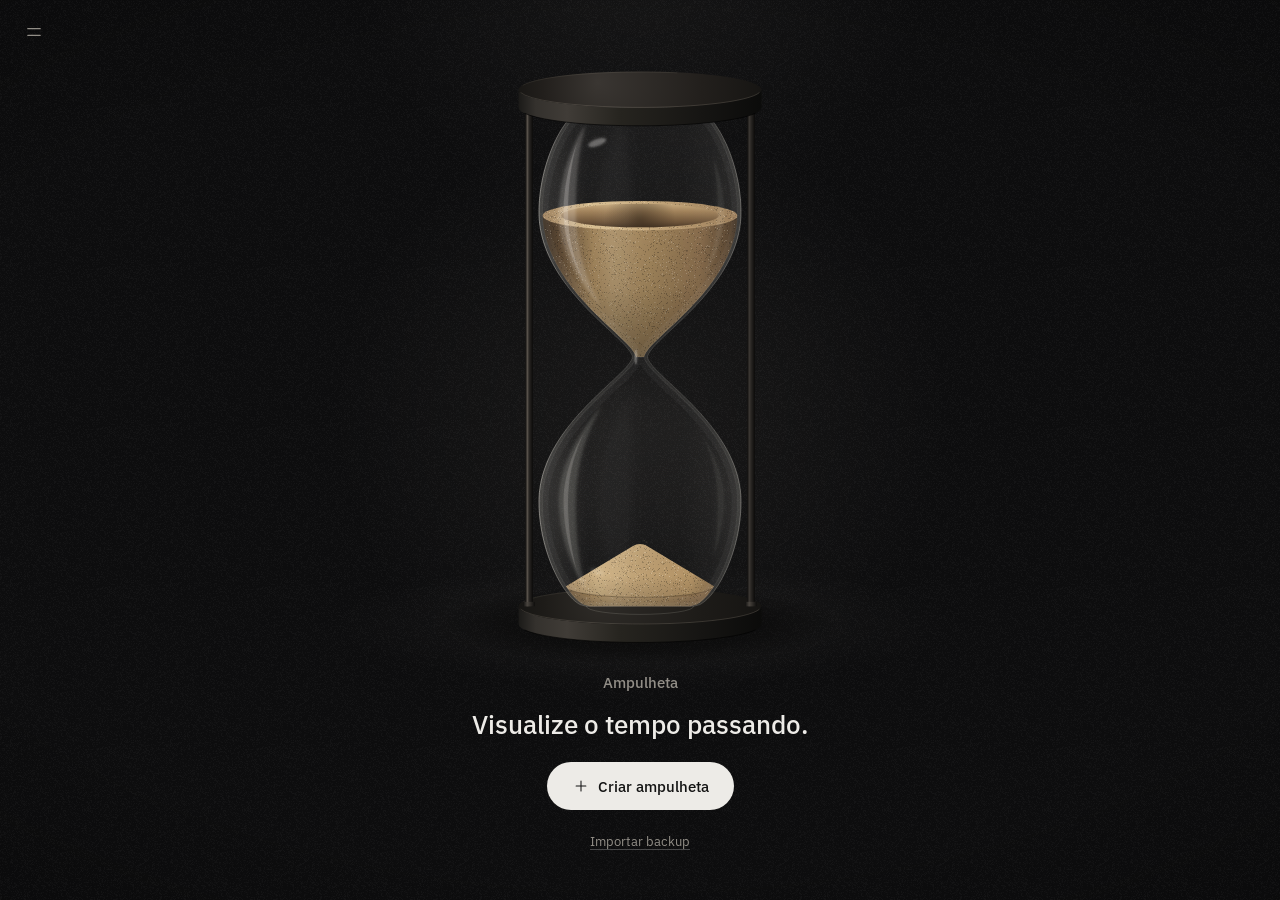
==== commit 00867d85: "v2" ====
--- a/index.html
+++ b/index.html
@@ -16,11 +16,11 @@
   <link rel="icon" href="assets/icons/favicon-32.png" sizes="32x32" type="image/png">
   <link rel="apple-touch-icon" href="assets/icons/apple-touch-icon.png">
   <link rel="manifest" href="manifest.webmanifest">
-  <link rel="stylesheet" href="css/base.css?v=2.0.0">
-  <link rel="stylesheet" href="css/layout.css?v=2.0.0">
-  <link rel="stylesheet" href="css/components.css?v=2.0.0">
-  <link rel="stylesheet" href="css/hourglass.css?v=2.0.0">
-  <link rel="stylesheet" href="css/responsive.css?v=2.0.0">
+  <link rel="stylesheet" href="css/base.css?v=2.1.0">
+  <link rel="stylesheet" href="css/layout.css?v=2.1.0">
+  <link rel="stylesheet" href="css/components.css?v=2.1.0">
+  <link rel="stylesheet" href="css/hourglass.css?v=2.1.0">
+  <link rel="stylesheet" href="css/responsive.css?v=2.1.0">
 </head>
 <body class="is-booting">
 
@@ -229,41 +229,41 @@
       <h2 class="info__title" id="info-title"></h2>
       <p class="info__status" id="info-status"></p>
 
+      <section class="info__block info__block--lead" aria-labelledby="info-remaining-title">
+        <h3 class="section-label" id="info-remaining-title">Tempo restante</h3>
+        <div class="countdown" id="info-countdown" role="group" aria-label="Tempo restante"></div>
+        <p class="info__done" id="info-done" hidden>Terminou</p>
+        <p class="info__note" id="info-remaining-note"></p>
+      </section>
+
       <section class="info__block" aria-labelledby="info-progress-title">
         <h3 class="section-label" id="info-progress-title">Progresso</h3>
-        <p class="info__hero"><span class="num" id="info-pct"></span> <span class="info__hero-label">transcorrido</span></p>
+        <p class="info__figure"><span class="num" id="info-pct"></span> <span class="info__figure-label">do tempo já passou</span></p>
         <div class="info__bar" aria-hidden="true"><span class="info__bar-fill" id="info-bar"></span></div>
         <dl class="info__list">
-          <div class="info__row"><dt>Restante</dt><dd class="num" id="info-pct-rest"></dd></div>
+          <div class="info__row"><dt>Tempo decorrido</dt><dd class="num" id="info-elapsed"></dd></div>
+          <div class="info__row"><dt>Ainda falta</dt><dd class="num" id="info-pct-rest"></dd></div>
         </dl>
       </section>
 
-      <section class="info__block" aria-labelledby="info-time-title">
-        <h3 class="section-label" id="info-time-title">Tempo</h3>
+      <section class="info__block" aria-labelledby="info-period-title">
+        <h3 class="section-label" id="info-period-title">Período</h3>
         <dl class="info__list">
-          <div class="info__row"><dt>Decorrido</dt><dd id="info-elapsed"></dd></div>
-          <div class="info__row"><dt>Restante</dt><dd id="info-remaining"></dd></div>
-          <div class="info__row"><dt>Duração total</dt><dd id="info-duration"></dd></div>
-        </dl>
-      </section>
-
-      <section class="info__block" aria-labelledby="info-dates-title">
-        <h3 class="section-label" id="info-dates-title">Datas</h3>
-        <dl class="info__list">
-          <div class="info__row"><dt>Início</dt><dd id="info-start"></dd></div>
-          <div class="info__row"><dt>Término</dt><dd id="info-end"></dd></div>
+          <div class="info__row"><dt>Início</dt><dd class="num" id="info-start"></dd></div>
+          <div class="info__row"><dt>Término</dt><dd class="num" id="info-end"></dd></div>
+          <div class="info__row"><dt>Duração total</dt><dd class="num" id="info-duration"></dd></div>
         </dl>
         <p class="info__note" id="info-tz"></p>
       </section>
 
       <section class="info__block" aria-labelledby="info-grains-title">
-        <h3 class="section-label" id="info-grains-title">Grãos</h3>
-        <p class="info__lede" id="info-grain"></p>
+        <h3 class="section-label" id="info-grains-title">Areia</h3>
         <dl class="info__list">
-          <div class="info__row"><dt>Total</dt><dd class="num" id="info-grains"></dd></div>
+          <div class="info__row"><dt>Cada grão equivale a</dt><dd class="num" id="info-grain"></dd></div>
+          <div class="info__row"><dt>Grãos no total</dt><dd class="num" id="info-grains"></dd></div>
           <div class="info__row"><dt>Já caíram</dt><dd class="num" id="info-fallen"></dd></div>
-          <div class="info__row"><dt>Restam</dt><dd class="num" id="info-left"></dd></div>
-          <div class="info__row"><dt>Próximo grão</dt><dd id="info-next"></dd></div>
+          <div class="info__row"><dt>Ainda em cima</dt><dd class="num" id="info-left"></dd></div>
+          <div class="info__row"><dt>Próximo grão</dt><dd class="num" id="info-next"></dd></div>
         </dl>
       </section>
 
@@ -497,7 +497,8 @@
           <li><strong>Criar:</strong> botão <em>Nova ampulheta</em>, no alto da tela. Escolha uma duração (por exemplo, 30 minutos) ou duas datas.</li>
           <li><strong>Trocar:</strong> setas ao lado do nome, teclas <kbd>←</kbd> <kbd>→</kbd> ou deslizando o dedo. Toque no nome para ver a lista.</li>
           <li><strong>Reiniciar, editar, duplicar, arquivar, excluir:</strong> botão <em>Ações</em> (<span class="prose__glyph" aria-hidden="true">•••</span>) no alto.</li>
-          <li><strong>Informações:</strong> botão <span class="prose__glyph" aria-hidden="true">ⓘ</span> — percentuais, datas e grãos.</li>
+          <li><strong>Informações:</strong> botão <span class="prose__glyph" aria-hidden="true">ⓘ</span> — quanto tempo falta (em anos, meses, semanas, dias, horas, minutos e segundos), o progresso, o período e a areia.</li>
+          <li><strong>Contemplação e tela cheia:</strong> os controles se recolhem; mova o mouse, toque na tela ou pressione uma tecla e eles voltam.</li>
         </ul>
 
         <h3>O que é um grão</h3>
@@ -509,7 +510,7 @@
         <p>O início pode estar no passado — a ampulheta já aparece parcialmente escoada. Com o navegador fechado nada precisa ficar rodando: ao voltar, a areia aparece exatamente onde deveria estar.</p>
 
         <h3>Reiniciar</h3>
-        <p>Reiniciar vira a ampulheta e começa de novo agora, com a mesma duração de antes — 30 minutos continuam sendo 30 minutos; 1 mês continua sendo 1 mês de calendário.</p>
+        <p>Reiniciar vira a ampulheta e começa de novo, com a mesma duração de antes — 30 minutos continuam sendo 30 minutos; 1 mês continua sendo 1 mês de calendário. A contagem recomeça no instante em que ela pousa de pé. Funciona do mesmo jeito na tela normal, em tela cheia e no modo contemplação: use <em>Ações</em>, o botão <em>Reiniciar</em> que aparece quando ela termina, ou a tecla <kbd>R</kbd>.</p>
 
         <h3>Seus dados</h3>
         <p>Tudo fica somente neste navegador, neste dispositivo. Nada é enviado a servidor algum; não há contas nem rastreamento. Limpar os dados de navegação apaga as ampulhetas — use <em>Exportar backup</em> de vez em quando. <em>Importar backup</em> valida o arquivo antes de qualquer alteração e permite adicionar às atuais ou substituir tudo. Depois de carregada, a aplicação funciona também sem internet.</p>
@@ -520,6 +521,7 @@
           <div><dt><kbd>L</kbd></dt><dd>Lista de ampulhetas</dd></div>
           <div><dt><kbd>N</kbd></dt><dd>Nova ampulheta</dd></div>
           <div><dt><kbd>I</kbd></dt><dd>Informações</dd></div>
+          <div><dt><kbd>R</kbd></dt><dd>Reiniciar a ampulheta</dd></div>
           <div><dt><kbd>C</kbd></dt><dd>Modo contemplação</dd></div>
           <div><dt><kbd>F</kbd></dt><dd>Tela cheia</dd></div>
           <div><dt><kbd>M</kbd></dt><dd>Menu</dd></div>
@@ -538,24 +540,24 @@
     <p class="noscript">A Ampulheta precisa de JavaScript para medir o tempo.</p>
   </noscript>
 
-  <script src="js/utils.js?v=2.0.0"></script>
-  <script src="js/time-engine.js?v=2.0.0"></script>
-  <script src="js/format.js?v=2.0.0"></script>
-  <script src="js/grain-engine.js?v=2.0.0"></script>
-  <script src="js/sand-geometry.js?v=2.0.0"></script>
-  <script src="js/model.js?v=2.0.0"></script>
-  <script src="js/storage.js?v=2.0.0"></script>
-  <script src="js/store.js?v=2.0.0"></script>
-  <script src="js/import-export.js?v=2.0.0"></script>
-  <script src="js/hourglass-renderer.js?v=2.0.0"></script>
-  <script src="js/scene.js?v=2.0.0"></script>
-  <script src="js/flip.js?v=2.0.0"></script>
-  <script src="js/sound.js?v=2.0.0"></script>
-  <script src="js/ui-dialogs.js?v=2.0.0"></script>
-  <script src="js/ui-form.js?v=2.0.0"></script>
-  <script src="js/ui-panels.js?v=2.0.0"></script>
-  <script src="js/ui-stage.js?v=2.0.0"></script>
-  <script src="js/ui-settings.js?v=2.0.0"></script>
-  <script src="js/app.js?v=2.0.0"></script>
+  <script src="js/utils.js?v=2.1.0"></script>
+  <script src="js/time-engine.js?v=2.1.0"></script>
+  <script src="js/format.js?v=2.1.0"></script>
+  <script src="js/grain-engine.js?v=2.1.0"></script>
+  <script src="js/sand-geometry.js?v=2.1.0"></script>
+  <script src="js/model.js?v=2.1.0"></script>
+  <script src="js/storage.js?v=2.1.0"></script>
+  <script src="js/store.js?v=2.1.0"></script>
+  <script src="js/import-export.js?v=2.1.0"></script>
+  <script src="js/hourglass-renderer.js?v=2.1.0"></script>
+  <script src="js/scene.js?v=2.1.0"></script>
+  <script src="js/flip.js?v=2.1.0"></script>
+  <script src="js/sound.js?v=2.1.0"></script>
+  <script src="js/ui-dialogs.js?v=2.1.0"></script>
+  <script src="js/ui-form.js?v=2.1.0"></script>
+  <script src="js/ui-panels.js?v=2.1.0"></script>
+  <script src="js/ui-stage.js?v=2.1.0"></script>
+  <script src="js/ui-settings.js?v=2.1.0"></script>
+  <script src="js/app.js?v=2.1.0"></script>
 </body>
 </html>
--- a/css/base.css
+++ b/css/base.css
@@ -3,13 +3,14 @@
    Fonte local, tokens de design, reset e tipografia.
    ========================================================================== */
 
-/* Inter (SIL Open Font License 1.1 — ver assets/fonts/OFL-Inter.txt) */
+/* IBM Plex Sans (SIL Open Font License 1.1 — ver assets/fonts/OFL-IBMPlexSans.txt)
+   Uma única família para toda a interface; a hierarquia vem de peso, tamanho e cor. */
 @font-face {
-  font-family: "Inter";
+  font-family: "IBM Plex Sans";
   font-style: normal;
-  font-weight: 100 900;
+  font-weight: 100 700;
   font-display: swap;
-  src: url("../assets/fonts/inter-latin-wght-normal.woff2") format("woff2");
+  src: url("../assets/fonts/ibm-plex-sans-latin-wght-normal.woff2") format("woff2");
 }
 
 :root {
@@ -17,9 +18,7 @@
 
   /* Superfícies — preto suave e grafites, nunca #000 */
   --bg: #0d0d0e;
-  --bg-deep: #08080a;
   --surface: #161618;
-  --surface-2: #1d1d20;
   --veil: rgba(255, 255, 255, 0.045);
   --veil-2: rgba(255, 255, 255, 0.075);
 
@@ -42,11 +41,14 @@
   --focus: rgba(226, 204, 166, 0.85);
 
   /* Tipografia */
-  --font: "Inter", system-ui, -apple-system, "Segoe UI", Roboto, "Helvetica Neue", Arial, sans-serif;
-  --fs-xs: 11.5px;
+  --font: "IBM Plex Sans", system-ui, -apple-system, "Segoe UI", Roboto, "Helvetica Neue", Arial, sans-serif;
+  --fs-xs: 12px;
   --fs-sm: 13px;
   --fs-md: 14.5px;
   --fs-lg: 16px;
+  --fw-regular: 400;
+  --fw-medium: 500;
+  --fw-semibold: 600;
 
   /* Movimento: curto e suave */
   --ease: cubic-bezier(0.25, 0.1, 0.25, 1);
@@ -89,7 +91,6 @@
   font-family: var(--font);
   font-size: var(--fs-md);
   line-height: 1.5;
-  font-feature-settings: "cv11", "ss03";
   -webkit-font-smoothing: antialiased;
   -moz-osx-font-smoothing: grayscale;
   overflow: hidden;
@@ -131,7 +132,7 @@
 h1,
 h2,
 h3 {
-  font-weight: 500;
+  font-weight: var(--fw-medium);
 }
 
 ul {
@@ -152,8 +153,8 @@
 
 code,
 kbd {
-  font-family: ui-monospace, "SF Mono", Menlo, Consolas, monospace;
-  font-size: 0.88em;
+  font-family: inherit;
+  font-size: 0.9em;
 }
 
 ::selection {
@@ -196,7 +197,7 @@
   background: var(--ink);
   color: var(--bg);
   font-size: var(--fs-sm);
-  font-weight: 500;
+  font-weight: var(--fw-medium);
   text-decoration: none;
   transform: translateY(-160%);
   transition: transform var(--t) var(--ease-out);
@@ -233,10 +234,8 @@
 }
 
 .section-label {
-  font-size: var(--fs-xs);
-  font-weight: 500;
-  letter-spacing: 0.06em;
-  text-transform: uppercase;
+  font-size: var(--fs-sm);
+  font-weight: var(--fw-medium);
   color: var(--ink-3);
 }
 
--- a/css/layout.css
+++ b/css/layout.css
@@ -37,9 +37,8 @@
 
 .topbar__brand {
   margin-left: 6px;
-  font-size: var(--fs-sm);
-  font-weight: 500;
-  letter-spacing: 0.01em;
+  font-size: var(--fs-md);
+  font-weight: var(--fw-medium);
   color: var(--ink-3);
 }
 
@@ -87,11 +86,9 @@
   margin-bottom: 2px;
   font-size: var(--fs-md);
   color: var(--ink-2);
-  animation: fade-in 600ms var(--ease) both;
-}
-
-.dock__status-text {
-  letter-spacing: 0.01em;
+  transition: opacity var(--t-slow) var(--ease);
+  /* Sem preenchimento: terminada a entrada, a opacidade volta a obedecer aos estados. */
+  animation: fade-in 600ms var(--ease);
 }
 
 .switcher {
@@ -136,8 +133,7 @@
   padding: 0 12px 0 18px;
   border-radius: 999px;
   font-size: var(--fs-lg);
-  font-weight: 450;
-  letter-spacing: -0.005em;
+  font-weight: var(--fw-medium);
   color: var(--ink);
   transition: background-color var(--t) var(--ease);
 }
@@ -166,8 +162,7 @@
 
 .dock__position {
   min-height: 18px;
-  font-size: 12px;
-  letter-spacing: 0.04em;
+  font-size: var(--fs-xs);
   color: var(--ink-3);
   font-variant-numeric: tabular-nums;
 }
@@ -202,20 +197,16 @@
 }
 
 .intro__brand {
-  font-size: 12px;
-  font-weight: 500;
-  letter-spacing: 0.32em;
-  text-transform: uppercase;
-  color: var(--ink-3);
-  padding-left: 0.32em;
+  font-size: var(--fs-md);
+  font-weight: var(--fw-medium);
+  color: var(--ink-3);
 }
 
 .intro__title {
   margin-bottom: 8px;
-  font-size: clamp(24px, 2.6vw, 32px);
-  font-weight: 300;
-  line-height: 1.2;
-  letter-spacing: -0.015em;
+  font-size: clamp(22px, 2.2vw, 26px);
+  font-weight: var(--fw-medium);
+  line-height: 1.25;
   color: var(--ink);
 }
 
@@ -257,6 +248,12 @@
   opacity: 0;
 }
 
+/* Tela cheia: o documento inteiro é a raiz — palco, controles, painéis e avisos. */
+:root:fullscreen,
+:root:fullscreen body {
+  background: var(--bg);
+}
+
 /* Durante a virada, os controles recuam discretamente. */
 body.is-flipping .topbar,
 body.is-flipping .dock__status,
@@ -264,30 +261,48 @@
   opacity: 0.35;
 }
 
-body.is-contemplating .topbar,
+/*
+   Contemplação: tudo se recolhe, menos (discretamente) o nome.
+   Um controle recolhido fica invisível E fora do alcance do ponteiro; ao
+   reaparecer (qualquer interação → .show-controls) volta a ser visível E
+   clicável. Nunca "visível, mas inalcançável", nem o contrário.
+*/
+body.is-contemplating .topbar > *,
 body.is-contemplating .dock__status,
-body.is-contemplating .dock__position,
 body.is-contemplating .switcher__arrow,
 body.is-contemplating .switcher__caret {
   opacity: 0;
   pointer-events: none;
 }
 
+body.is-contemplating:not(.show-controls) .dock__status {
+  animation: none;
+}
+
+/* A posição (“3 / 8”) cede o lugar: o rodapé fica só com o estado e o nome,
+   e o enquadramento reserva esse espaço — nada se sobrepõe à ampulheta. */
+body.is-contemplating .dock__position {
+  display: none;
+}
+
 /* O nome permanece, bem discreto (se a preferência permitir). */
 body.is-contemplating .switcher__current {
   pointer-events: none;
   color: var(--ink-3);
-  font-weight: 400;
+  font-weight: var(--fw-regular);
 }
 
 body.is-contemplating.hide-name .switcher__current {
   opacity: 0;
 }
 
-body.is-contemplating.show-controls .topbar,
+/* Com interação: informações, ações (inclui Reiniciar), sair, estado e navegação. */
+body.is-contemplating.show-controls #btn-info,
+body.is-contemplating.show-controls #btn-actions,
+body.is-contemplating.show-controls #btn-contemplate,
+body.is-contemplating.show-controls .dock__status,
 body.is-contemplating.show-controls .switcher__arrow:not(:disabled),
-body.is-contemplating.show-controls .switcher__caret,
-body.is-contemplating.show-controls .dock__position {
+body.is-contemplating.show-controls .switcher__caret {
   opacity: 1;
   pointer-events: auto;
 }
@@ -298,13 +313,9 @@
   color: var(--ink);
 }
 
-body.is-contemplating.show-controls #btn-menu,
-body.is-contemplating.show-controls .topbar__brand,
-body.is-contemplating.show-controls .topbar__new,
-body.is-contemplating.show-controls #btn-info,
-body.is-contemplating.show-controls #btn-actions {
-  opacity: 0;
-  pointer-events: none;
+/* Durante a virada os controles recuam, mas continuam ao alcance. */
+body.is-contemplating.show-controls.is-flipping .dock__status {
+  opacity: 0.35;
 }
 
 .topbar > *,
--- a/css/components.css
+++ b/css/components.css
@@ -52,7 +52,7 @@
   min-height: 42px;
   padding: 0 18px;
   font-size: var(--fs-md);
-  font-weight: 500;
+  font-weight: var(--fw-medium);
   line-height: 1;
   border-radius: 999px;
   border: 1px solid transparent;
@@ -222,6 +222,7 @@
 
 .drawer--right {
   inset: 0 0 0 auto;
+  width: min(400px, 100vw);
   border-right: 0;
   border-left: 1px solid var(--line);
   box-shadow: -16px 0 48px rgba(0, 0, 0, 0.35);
@@ -253,14 +254,14 @@
 
 .drawer__title {
   font-size: var(--fs-lg);
-  font-weight: 500;
+  font-weight: var(--fw-medium);
   color: var(--ink);
 }
 
 .drawer__foot {
   margin-top: auto;
   padding-top: 24px;
-  font-size: 12.5px;
+  font-size: var(--fs-xs);
   color: var(--ink-3);
 }
 
@@ -354,14 +355,14 @@
 
 .hg-item__name {
   font-size: var(--fs-md);
-  font-weight: 450;
+  font-weight: var(--fw-medium);
   white-space: nowrap;
   overflow: hidden;
   text-overflow: ellipsis;
 }
 
 .hg-item__meta {
-  font-size: 12.5px;
+  font-size: var(--fs-xs);
   color: var(--ink-3);
   white-space: nowrap;
   overflow: hidden;
@@ -465,13 +466,13 @@
 
 .popover__title {
   font-size: var(--fs-sm);
-  font-weight: 500;
+  font-weight: var(--fw-medium);
   color: var(--ink-2);
 }
 
 .popover__caption {
   padding: 8px 10px 6px;
-  font-size: 12.5px;
+  font-size: var(--fs-xs);
   color: var(--ink-3);
   white-space: nowrap;
   overflow: hidden;
@@ -588,10 +589,9 @@
    Informações
    ------------------------------------------------------------------------ */
 .info__title {
-  font-size: 24px;
-  font-weight: 500;
-  line-height: 1.2;
-  letter-spacing: -0.01em;
+  font-size: 22px;
+  font-weight: var(--fw-semibold);
+  line-height: 1.25;
   color: var(--ink);
   overflow-wrap: anywhere;
 }
@@ -603,28 +603,79 @@
 }
 
 .info__block {
-  margin-top: 26px;
+  margin-top: 28px;
 }
 
 .info__block > .section-label {
-  margin-bottom: 8px;
-}
-
-.info__hero {
+  margin-bottom: 10px;
+}
+
+.info__block--lead {
+  margin-top: 22px;
+}
+
+/* Tempo restante: uma grade tipográfica — sem caixas, sem cronômetro.
+   Colunas de largura fixa e algarismos tabulares: nada se desloca a cada segundo. */
+.countdown {
+  display: grid;
+  gap: 14px;
+}
+
+.countdown__row {
+  display: grid;
+  grid-template-columns: repeat(4, minmax(0, 1fr));
+  gap: 0 8px;
+}
+
+.countdown__unit {
+  display: flex;
+  flex-direction: column;
+  gap: 3px;
+  min-width: 0;
+}
+
+.countdown__value {
+  font-size: 20px;
+  font-weight: var(--fw-medium);
+  line-height: 1.15;
+  color: var(--ink-2);
+  white-space: nowrap;
+}
+
+.countdown__row--lead .countdown__value {
+  font-size: 26px;
+  color: var(--ink);
+}
+
+.countdown__label {
+  font-size: var(--fs-xs);
+  line-height: 1.3;
+  color: var(--ink-3);
+  white-space: nowrap;
+}
+
+.info__done {
+  font-size: 22px;
+  font-weight: var(--fw-medium);
+  line-height: 1.25;
+  color: var(--ink);
+}
+
+.info__figure {
   display: flex;
   align-items: baseline;
   gap: 8px;
   flex-wrap: wrap;
 }
 
-.info__hero .num {
-  font-size: 32px;
-  font-weight: 300;
-  letter-spacing: -0.02em;
-  color: var(--ink);
-}
-
-.info__hero-label {
+.info__figure .num {
+  font-size: 20px;
+  font-weight: var(--fw-medium);
+  line-height: 1.2;
+  color: var(--ink);
+}
+
+.info__figure-label {
   font-size: var(--fs-sm);
   color: var(--ink-3);
 }
@@ -647,12 +698,6 @@
   transition: transform 600ms var(--ease-out);
 }
 
-.info__lede {
-  margin-bottom: 6px;
-  font-size: var(--fs-md);
-  color: var(--ink-2);
-}
-
 .info__list {
   display: flex;
   flex-direction: column;
@@ -660,7 +705,7 @@
 
 .info__row {
   display: grid;
-  grid-template-columns: minmax(96px, auto) 1fr;
+  grid-template-columns: auto minmax(0, 1fr);
   align-items: baseline;
   gap: 16px;
   padding: 9px 0;
@@ -684,8 +729,9 @@
 }
 
 .info__note {
-  margin-top: 6px;
-  font-size: 12px;
+  margin-top: 8px;
+  font-size: var(--fs-xs);
+  line-height: 1.45;
   color: var(--ink-3);
 }
 
@@ -730,10 +776,12 @@
 }
 
 .modal__inner {
+  --pad-x: 24px;
+  --pad-b: 22px;
   max-height: inherit;
   overflow-y: auto;
   overscroll-behavior: contain;
-  padding: 22px 24px 22px;
+  padding: 22px var(--pad-x) var(--pad-b);
   scrollbar-width: thin;
   scrollbar-color: var(--line-2) transparent;
 }
@@ -747,10 +795,9 @@
 }
 
 .modal__title {
-  font-size: 19px;
-  font-weight: 500;
+  font-size: 18px;
+  font-weight: var(--fw-semibold);
   line-height: 1.3;
-  letter-spacing: -0.01em;
   color: var(--ink);
 }
 
@@ -771,6 +818,16 @@
   flex-wrap: wrap;
   gap: 10px;
   margin-top: 24px;
+}
+
+/* No formulário (mais alto que telas baixas) as ações ficam sempre à vista. */
+#hg-form .modal__foot {
+  position: sticky;
+  z-index: 1;
+  bottom: calc(var(--pad-b) * -1);
+  margin: 24px calc(var(--pad-x) * -1) calc(var(--pad-b) * -1);
+  padding: 14px var(--pad-x) var(--pad-b);
+  background: linear-gradient(to top, var(--surface) 76%, rgba(22, 22, 24, 0));
 }
 
 /* ---------------------------------------------------------------------------
@@ -789,7 +846,7 @@
   display: block;
   margin-bottom: 8px;
   font-size: var(--fs-sm);
-  font-weight: 500;
+  font-weight: var(--fw-medium);
   color: var(--ink-2);
 }
 
@@ -876,7 +933,7 @@
   justify-content: center;
   min-height: 38px;
   font-size: var(--fs-md);
-  font-weight: 500;
+  font-weight: var(--fw-medium);
   color: var(--ink-3);
   border-radius: 9px;
   transition: color var(--t) var(--ease), background-color var(--t) var(--ease);
@@ -927,7 +984,7 @@
   min-height: 36px;
   padding: 0 12px;
   font-size: var(--fs-sm);
-  font-weight: 500;
+  font-weight: var(--fw-medium);
   color: var(--ink-2);
   border: 1px solid var(--line-2);
   border-radius: 999px;
@@ -959,7 +1016,7 @@
 }
 
 .dur span {
-  font-size: 12px;
+  font-size: var(--fs-xs);
   color: var(--ink-3);
 }
 
@@ -1088,7 +1145,7 @@
 }
 
 .form-preview strong {
-  font-weight: 500;
+  font-weight: var(--fw-medium);
   color: var(--ink);
 }
 
@@ -1151,12 +1208,12 @@
 
 .dropzone__label {
   font-size: var(--fs-md);
-  font-weight: 500;
+  font-weight: var(--fw-medium);
   overflow-wrap: anywhere;
 }
 
 .dropzone__hint {
-  font-size: 12.5px;
+  font-size: var(--fs-xs);
   color: var(--ink-3);
 }
 
@@ -1199,7 +1256,7 @@
 
 .choice__option strong {
   display: block;
-  font-weight: 500;
+  font-weight: var(--fw-medium);
   font-size: var(--fs-md);
   color: var(--ink);
 }
@@ -1207,7 +1264,7 @@
 .choice__option small {
   display: block;
   margin-top: 2px;
-  font-size: 12.5px;
+  font-size: var(--fs-xs);
   color: var(--ink-3);
 }
 
@@ -1235,7 +1292,7 @@
 
 .setting__text strong {
   display: block;
-  font-weight: 500;
+  font-weight: var(--fw-medium);
   font-size: var(--fs-md);
   color: var(--ink);
 }
@@ -1243,7 +1300,7 @@
 .setting__text small {
   display: block;
   margin-top: 2px;
-  font-size: 12.5px;
+  font-size: var(--fs-xs);
   line-height: 1.45;
   color: var(--ink-3);
 }
@@ -1318,21 +1375,27 @@
 }
 
 .prose__lede {
-  font-size: 17px;
-  font-weight: 300;
-  line-height: 1.5;
+  font-size: var(--fs-lg);
+  font-weight: var(--fw-regular);
+  line-height: 1.55;
   color: var(--ink);
 }
 
 .prose h3 {
   margin: 26px 0 8px;
   font-size: var(--fs-md);
-  font-weight: 500;
+  font-weight: var(--fw-medium);
+  color: var(--ink);
+}
+
+/* Ênfase por cor, não por itálico: a família é carregada apenas na forma romana. */
+.prose em {
+  font-style: normal;
   color: var(--ink);
 }
 
 .prose strong {
-  font-weight: 500;
+  font-weight: var(--fw-medium);
   color: var(--ink);
 }
 
@@ -1383,7 +1446,7 @@
   margin-top: 28px !important;
   padding-top: 14px;
   border-top: 1px solid var(--line);
-  font-size: 12.5px;
+  font-size: var(--fs-xs);
   color: var(--ink-3);
 }
 
@@ -1412,7 +1475,7 @@
   display: inline-block;
   min-width: 22px;
   padding: 1px 6px;
-  font-size: 11.5px;
+  font-size: var(--fs-xs);
   text-align: center;
   color: var(--ink);
   border: 1px solid var(--line-2);
--- a/css/responsive.css
+++ b/css/responsive.css
@@ -62,7 +62,9 @@
   }
 
   .modal__inner {
-    padding: 20px 18px calc(18px + var(--safe-bottom));
+    --pad-x: 18px;
+    --pad-b: calc(18px + var(--safe-bottom));
+    padding: 20px var(--pad-x) var(--pad-b);
   }
 
   .popover__inner {
